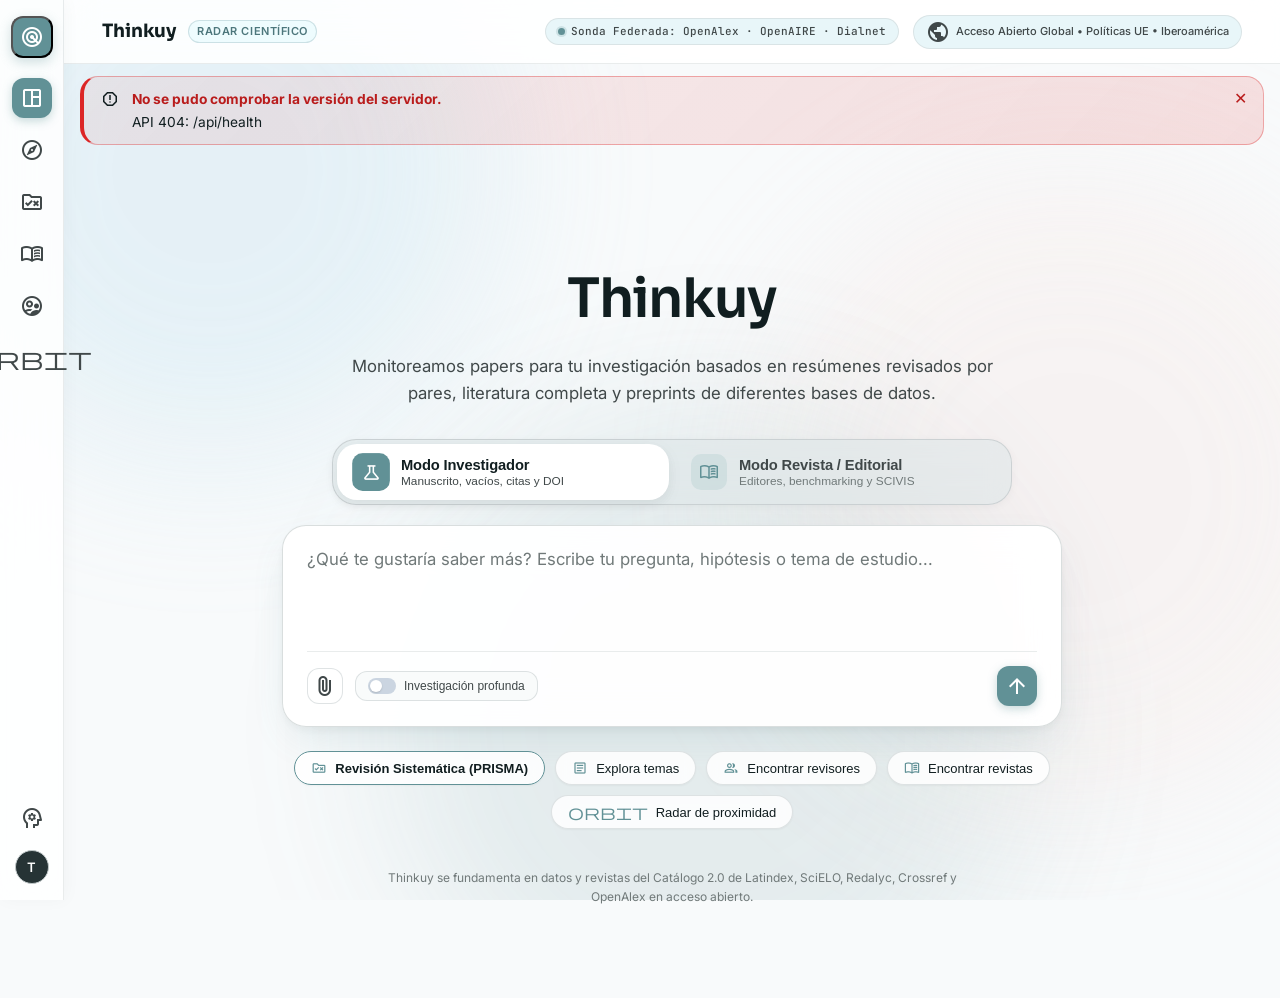
==== pwa/index.html @ bcd641fd "Fase 4.2/4.3: escapado de atributos y fin de los alert() (aviso unico) - href con officialUrl/doi/or" ====
<!DOCTYPE html>
<html lang="es">
<head>
  <meta charset="UTF-8">
  <meta name="viewport" content="width=device-width, initial-scale=1.0">
  <meta name="theme-color" content="#619196">
  <meta name="description" content="Thinkuy: radar de comunicación científica. Publicaciones en conversación con tu campo de conocimiento.">
  <link rel="manifest" href="manifest.webmanifest">
  <link rel="icon" href="icons/icon.svg" type="image/svg+xml">
  <link rel="apple-touch-icon" href="icons/icon-192.png">

  <!-- Google Fonts: Sora, Inter, JetBrains Mono, Material Symbols Outlined -->
  <link rel="preconnect" href="https://fonts.googleapis.com">
  <link rel="preconnect" href="https://fonts.gstatic.com" crossorigin>
  <link href="https://fonts.googleapis.com/css2?family=Inter:wght@300;400;500;600;700&family=JetBrains+Mono:wght@400;500;600&family=Sora:wght@400;500;600;700&display=swap" rel="stylesheet">
  <link href="https://fonts.googleapis.com/css2?family=Material+Symbols+Outlined:wght,FILL@100..700,0..1&display=swap" rel="stylesheet">

  <title>Thinkuy · Radar de comunicación científica</title>
  <link rel="stylesheet" href="css/style.css?v=5.47">
</head>
<body>

  <!-- Ambient Light Orbs -->
  <div class="ambient-glow-wrap" aria-hidden="true">
    <div class="ambient-orb orb-1"></div>
    <div class="ambient-orb orb-2"></div>
    <div class="ambient-orb orb-3"></div>
  </div>

  <div class="app-layout">
    
    <!-- Sidebar Navigation -->
    <aside class="app-sidebar" aria-label="Navegación principal">
      <div class="sidebar-top">
        <button class="sidebar-brand-btn nav-link" data-view="home" title="Thinkuy Home" aria-label="Ir a Inicio">
          <span class="material-symbols-outlined text-[24px]">radar</span>
        </button>

        <div class="sidebar-nav-item">
          <button class="sidebar-btn nav-link active" data-view="home" aria-label="Inicio y Consulta Socrática">
            <span class="material-symbols-outlined text-[20px]">space_dashboard</span>
          </button>
          <span class="sidebar-tooltip">Consulta Socrática</span>
        </div>

        <div class="sidebar-nav-item">
          <button class="sidebar-btn nav-link" data-view="explorer" aria-label="Explorador y Feed de Artículos">
            <span class="material-symbols-outlined text-[20px]">explore</span>
          </button>
          <span class="sidebar-tooltip">Explorador de Artículos</span>
        </div>

        <div class="sidebar-nav-item">
          <button class="sidebar-btn nav-link" data-view="review" aria-label="Revisión Sistemática PRISMA-ScR">
            <span class="material-symbols-outlined text-[20px]">rule_folder</span>
          </button>
          <span class="sidebar-tooltip">Revisión Sistemática (PRISMA)</span>
        </div>

        <div class="sidebar-nav-item">
          <button class="sidebar-btn nav-link" data-view="journals" aria-label="¿Dónde Publicar? (Revistas & CFPs)">
            <span class="material-symbols-outlined text-[20px]">menu_book</span>
          </button>
          <span class="sidebar-tooltip">¿Dónde Publicar? (Revistas)</span>
        </div>

        <div class="sidebar-nav-item">
          <button class="sidebar-btn nav-link" data-view="reviewers" aria-label="Editores y Revisores Pares">
            <span class="material-symbols-outlined text-[20px]">supervised_user_circle</span>
          </button>
          <span class="sidebar-tooltip">Editores y Revisores</span>
        </div>

        <div class="sidebar-nav-item">
          <button class="sidebar-btn nav-link" data-view="radar" aria-label="Radar de Proximidad Epistemológica">
            <span class="material-symbols-outlined text-[20px]">orbit</span>
          </button>
          <span class="sidebar-tooltip">Radar de Proximidad</span>
        </div>
      </div>

      <div class="sidebar-bottom">
        <div class="sidebar-nav-item">
          <button class="sidebar-btn" id="btn-open-socratic-sidebar" aria-label="Abrir Diálogo Socrático">
            <span class="material-symbols-outlined text-[20px]">psychology</span>
          </button>
          <span class="sidebar-tooltip">Diálogo Socrático</span>
        </div>

        <div class="sidebar-nav-item">
          <div class="sidebar-avatar" title="Investigador Principal">
            <span>T</span>
          </div>
          <span class="sidebar-tooltip">Investigador Principal</span>
        </div>
      </div>
    </aside>

    <!-- Topbar Header -->
    <header class="app-topbar">
      <div class="topbar-brand">
        <span class="topbar-title">Thinkuy</span>
        <span class="topbar-tag">Radar Científico</span>
      </div>

      <div class="topbar-right">
        <div class="telemetry-chip hidden-mobile" id="topbar-telemetry">
          <span class="telemetry-pulse"></span>
          <span class="data-tabular" id="stat-articles-header">Sonda Federada: OpenAlex · OpenAIRE · Dialnet</span>
        </div>

        <div class="telemetry-chip hidden-mobile">
          <span class="material-symbols-outlined text-[15px] text-brand-teal">public</span>
          <span>Acceso Abierto Global • Políticas UE • Iberoamérica</span>
        </div>


        <span id="install-wrap" hidden>
          <button id="btn-install" class="btn btn-secondary sm">Instalar</button>
        </span>
      </div>
    </header>

    <!-- Main Content (SPA Router Views) -->
    <main class="app-content">

      <!-- Aviso de instancia obsoleta: lo rellena checkBuildFingerprint() al arrancar.
           Un servidor viejo sirve la interfaz desde disco pero falla en los endpoints nuevos. -->
      <div id="build-warning-banner" class="build-warning-banner" hidden></div>

      <!-- ====================================================================
           VISTA 1: HOME / BÚSQUEDA SOCRÁTICA
           ==================================================================== -->
      <section id="view-home" class="spa-view active">
        <div class="view-home-container">
          
          <div class="home-hero-header">
            <h1 class="home-hero-title">Thinkuy</h1>
            <p class="home-hero-subtitle" id="home-hero-subtitle-text">
              Monitoreamos papers para tu investigación basados en resúmenes revisados por pares, literatura completa y preprints de diferentes bases de datos.
            </p>
          </div>

          <!-- Selector Dual de Perfil: Investigador vs. Revista / Editorial -->
          <div class="home-persona-nav" role="tablist" aria-label="Perfil de Consulta">
            <button class="persona-tab active" id="tab-persona-researcher" data-persona="researcher" type="button" role="tab" aria-selected="true">
              <span class="material-symbols-outlined persona-icon">science</span>
              <span class="persona-tab-text">
                <span class="persona-title">Modo Investigador</span>
                <span class="persona-desc">Manuscrito, vacíos, citas y DOI</span>
              </span>
            </button>
            <button class="persona-tab" id="tab-persona-journal" data-persona="journal" type="button" role="tab" aria-selected="false">
              <span class="material-symbols-outlined persona-icon">menu_book</span>
              <span class="persona-tab-text">
                <span class="persona-title">Modo Revista / Editorial</span>
                <span class="persona-desc">Editores, benchmarking y SCIVIS</span>
              </span>
            </button>
          </div>

          <!-- Central Inquiry Card -->
          <div class="inquiry-card">
            <textarea 
              id="home-inquiry-input" 
              class="inquiry-textarea" 
              placeholder="¿Qué te gustaría saber más? Escribe tu pregunta, hipótesis o tema de estudio..." 
              rows="3"
            ></textarea>
            
            <div class="inquiry-footer">
              <div class="inquiry-actions-left">
                <button class="inquiry-icon-btn" id="btn-attach-ref" title="Adjuntar archivo o referencia (PDF, BibTeX, notas)" type="button">
                  <span class="material-symbols-outlined text-[19px]">attach_file</span>
                </button>

                <button class="deep-switch-btn" id="deep-research-toggle" type="button" title="Activar análisis exhaustivo multidatabase">
                  <div class="deep-switch-track" id="toggle-track">
                    <div class="deep-switch-thumb" id="toggle-thumb"></div>
                  </div>
                  <span id="toggle-label">Investigación profunda</span>
                </button>
              </div>

              <button class="inquiry-submit-btn" id="btn-home-send" title="Enviar consulta" type="button">
                <span class="material-symbols-outlined text-[20px]">arrow_upward</span>
              </button>
            </div>
          </div>

          <!-- Panel de Diagnóstico de Ecosistema y Radar Thinkuy (Home) -->
          <div id="home-librarian-panel" class="librarian-panel" hidden>
            <!-- Indicador de Carga del Diagnóstico -->
            <div id="librarian-loading" class="librarian-loading" hidden>
              <div class="librarian-spinner"></div>
              <div class="librarian-loading-text">
                <strong>Auditor de Thinkuy explorando el ecosistema iberoamericano...</strong>
                <p>Cotejando acervo real en SciELO, Redalyc, Crossref y OpenAlex sin intermediarios.</p>
              </div>
            </div>

            <!-- Contenido del Diagnóstico de Ecosistema -->
            <div id="librarian-results" class="librarian-content" hidden>
              <!-- Lema rector y cabecera de inteligencia científica -->
              <div class="radar-motto-banner">
                <div class="motto-text-group">
                  <span class="motto-tagline">FILOSOFÍA THINKUY</span>
                  <h3 class="motto-heading">«No busques el paper. Deja que el paper te encuentre.»</h3>
                </div>
                <div id="eco-saturation-badge" class="badge badge-primary">
                  <!-- Diagnóstico de estado: Nicho Fértil / En Consolidación / Altamente Denso -->
                </div>
              </div>

              <!-- Badge de Sonda en Vivo (OpenAlex) si aplica -->
              <div id="librarian-probe-badge" class="librarian-probe-badge" hidden>
                <div class="probe-badge-content">
                  <span class="material-symbols-outlined probe-icon">satellite_alt</span>
                  <div class="probe-badge-text">
                    <strong>Sonda en Vivo (OpenAlex)</strong> · Exploración multidisciplinar en tiempo real
                  </div>
                </div>
                <span class="probe-badge-tag">Acceso Abierto Global</span>
              </div>

              <!-- Aviso de consulta ampliada: la sonda relajó la formulación para no devolver cero -->
              <div id="librarian-relax-badge" class="librarian-relax-badge" hidden>
                <span class="material-symbols-outlined" style="font-size:18px; color:var(--brand-amber, #d97706);">search_insights</span>
                <div class="librarian-relax-text">
                  <strong>Consulta ampliada.</strong>
                  <span id="librarian-relax-text"></span>
                </div>
              </div>

              <!-- Termómetro del Ecosistema: Métricas de Cobertura Real -->
              <div class="ecosystem-metrics-grid">
                <div class="eco-metric-card">
                  <div class="eco-metric-header">
                    <span class="material-symbols-outlined text-[18px]">library_books</span>
                    <span id="eco-metric-total-label">Documentos en el Catálogo</span>
                  </div>
                  <div class="eco-metric-value" id="eco-metric-total">0</div>
                  <div class="eco-metric-sub" id="eco-metric-sources">SciELO • Redalyc • Crossref • OpenAlex</div>
                </div>

                <div class="eco-metric-card">
                  <div class="eco-metric-header">
                    <span class="material-symbols-outlined text-[18px]">menu_book</span>
                    <span>Revistas Núcleo</span>
                  </div>
                  <div class="eco-metric-value" id="eco-metric-journals-count">0</div>
                  <div class="eco-metric-sub">Espacio editorial prioritario</div>
                </div>

                <div class="eco-metric-card">
                  <div class="eco-metric-header">
                    <span class="material-symbols-outlined text-[18px]">insights</span>
                    <span>Ventana Temporal</span>
                  </div>
                  <div class="eco-metric-value" id="eco-metric-years">-</div>
                  <div class="eco-metric-sub" id="eco-metric-recent">Publicaciones recientes</div>
                </div>
              </div>

              <!-- Bocadillo del Auditor de Cultura Científica -->
              <div class="librarian-speech-bubble">
                <div class="librarian-avatar">
                  <span class="material-symbols-outlined">radar</span>
                </div>
                <div class="librarian-speech-body">
                  <div class="librarian-speech-header">
                    <span class="librarian-name">Auditoría de Ecosistema Científico</span>
                    <span id="librarian-field-badge" class="badge badge-source">Comunicación</span>
                  </div>
                  <div class="librarian-heard" id="librarian-heard-text">
                    <!-- Interpretación o frase del usuario -->
                  </div>
                  <div class="librarian-explanation" id="librarian-explanation-text">
                    <!-- Diagnóstico grounded de literatura, revistas y saturación -->
                  </div>
                </div>
              </div>

              <!-- Palabras Clave y Refinamiento Interactivo -->
              <div class="librarian-keywords-panel">
                <div class="keywords-panel-row">
                  <span class="keywords-panel-label">Descriptores de la búsqueda:</span>
                  <div id="librarian-keywords-chips" class="librarian-tags-wrap"></div>
                </div>
                <div class="keywords-panel-row" id="librarian-refine-row">
                  <span class="keywords-panel-label">Afinar con descriptores afines:</span>
                  <div id="librarian-suggested-chips" class="librarian-tags-wrap"></div>
                </div>
              </div>

              <!-- Ecosistema: Revistas Núcleo y Autores en Diálogo -->
              <div class="ecosystem-breakdown-row">
                <!-- Revistas Núcleo -->
                <div class="eco-breakdown-card">
                  <div class="eco-breakdown-header">
                    <span class="material-symbols-outlined text-[18px]">auto_stories</span>
                    <h4>Revistas donde se concentra el debate</h4>
                  </div>
                  <div id="eco-journals-list" class="eco-interactive-list">
                    <!-- Lista de revistas con enlaces a Explorador -->
                  </div>
                </div>

                <!-- Autores Líderes -->
                <div class="eco-breakdown-card">
                  <div class="eco-breakdown-header">
                    <span class="material-symbols-outlined text-[18px]">group</span>
                    <h4>Autores que articulan la conversación</h4>
                  </div>
                  <div id="eco-authors-list" class="eco-interactive-list">
                    <!-- Lista de autores con enlaces a Radar de Proximidad -->
                  </div>
                </div>
              </div>

              <!-- Documentos Clave Recuperados del Catálogo -->
              <div class="librarian-articles-section">
                <div class="librarian-articles-header">
                  <h3 class="librarian-articles-title">
                    <span class="material-symbols-outlined text-[18px]">verified</span>
                    <span><span id="librarian-articles-title-text">Documentos destacados con enlaces verificados</span> (<span id="librarian-articles-count">0</span>)</span>
                  </h3>
                  <button id="btn-librarian-view-all" class="btn btn-ghost sm" type="button">
                    <span>Ver todos en Explorador</span>
                    <span class="material-symbols-outlined text-[15px]">arrow_forward</span>
                  </button>
                </div>
                <div id="librarian-articles-list" class="librarian-articles-grid"></div>
              </div>

              <!-- Módulo Epistemológico y Scoping Review (Modo Investigador) -->
              <div class="librarian-epistemic-section" id="librarian-epistemic-section">
                <div class="epistemic-section-header">
                  <div class="epistemic-title-group">
                    <div class="epistemic-badge-title">
                      <span class="material-symbols-outlined text-[18px] text-brand-teal">science</span>
                      <span class="epistemic-tag">Modo Investigador · Rigor Epistemológico</span>
                    </div>
                    <h3 class="epistemic-heading">Cartografía Científica y Protocolo de Revisión</h3>
                    <p class="epistemic-sub">Plataforma dual: explora libremente vecindarios y linajes de co-citación, o ejecuta una revisión sistemática auditable según estándares PRISMA-ScR y JBI.</p>
                  </div>

                  <!-- Selector Superior de Submotores (Doble Capa de Alto Impacto) -->
                  <div class="submotor-switcher" role="tablist" aria-label="Selección de Submotor">
                    <button type="button" class="submotor-tab active" id="btn-submotor-epistemic" data-submotor="submotor-panel-epistemic">
                      <span class="material-symbols-outlined submotor-icon">hub</span>
                      <div class="submotor-text">
                        <span class="submotor-title">Submotor A: Radar Epistemológico</span>
                        <span class="submotor-desc">Escuelas de pensamiento, trayectoria principal SPC y genealogía de citación</span>
                      </div>
                    </button>
                    <button type="button" class="submotor-tab" id="btn-submotor-review" data-submotor="submotor-panel-review">
                      <span class="material-symbols-outlined submotor-icon">rule_folder</span>
                      <div class="submotor-text">
                        <span class="submotor-title">Submotor B: Revisión Sistemática (PRISMA-ScR / JBI)</span>
                        <span class="submotor-desc">Clasificación de roles, cribado auditable, charteo y síntesis con IA</span>
                      </div>
                    </button>
                  </div>
                </div>

                <!-- ============================================================
                     SUBMOTOR A: RADAR EPISTEMOLÓGICO (Mapeo Estructural & Genealogía)
                     ============================================================ -->
                <div id="submotor-panel-epistemic" class="submotor-panel active">
                  <!-- Barra de control y estado de análisis lazy -->
                  <div class="submotor-control-bar">
                    <div class="submotor-status-pill">
                      <span class="material-symbols-outlined text-[16px] text-brand-teal">database</span>
                      <span id="epistemic-corpus-indicator">Corpus anclado a la consulta</span>
                    </div>
                    <button type="button" class="btn btn-ghost sm" id="btn-recalc-epistemic">
                      <span class="material-symbols-outlined text-[15px]">sync</span>
                      <span>Recalcular Mapa</span>
                    </button>
                  </div>

                  <!-- Pestañas secundarias de Submotor A -->
                  <div class="epistemic-subpills" role="tablist">
                    <button type="button" class="epistemic-pill active" id="tab-pill-schools" data-target="epistemic-tab-schools">
                      <span class="material-symbols-outlined text-[16px]">bubble_chart</span>
                      <span>Escuelas de Pensamiento</span>
                    </button>
                    <button type="button" class="epistemic-pill" id="tab-pill-mainpath" data-target="epistemic-tab-mainpath">
                      <span class="material-symbols-outlined text-[16px]">timeline</span>
                      <span>Trayectoria Principal (SPC)</span>
                    </button>
                    <button type="button" class="epistemic-pill" id="tab-pill-snowball" data-target="epistemic-tab-snowball">
                      <span class="material-symbols-outlined text-[16px]">account_tree</span>
                      <span>Snowballing por DOI</span>
                    </button>
                  </div>

                  <!-- Tab 1: Escuelas de Pensamiento -->
                  <div class="epistemic-tab-content active" id="epistemic-tab-schools">
                    <div class="epistemic-tab-intro">
                      <p>Las <strong>escuelas de pensamiento</strong> se detectan agrupando referencias co-citadas fuertemente mediante <em>Union-Find</em>. No dependen de coincidencias léxicas, sino de la tradición y el linaje intelectual compartido.</p>
                    </div>
                    <div id="epistemic-schools-container" class="epistemic-schools-grid">
                      <div class="loading-placeholder">Cargando escuelas de pensamiento...</div>
                    </div>
                  </div>

                  <!-- Tab 2: Trayectoria Principal -->
                  <div class="epistemic-tab-content" id="epistemic-tab-mainpath" hidden>
                    <div class="epistemic-tab-intro">
                      <p>La <strong>Trayectoria Principal (Main Path Analysis)</strong> rastrea la columna vertebral del debate científico con el algoritmo <em>Search Path Count (SPC)</em>: la autopista histórica que conecta los fundamentos con las obras contemporáneas.</p>
                    </div>
                    <div id="epistemic-mainpath-container" class="epistemic-mainpath-timeline">
                      <div class="loading-placeholder">Calculando trayectoria principal...</div>
                    </div>
                  </div>

                  <!-- Tab 3: Snowballing por DOI -->
                  <div class="epistemic-tab-content" id="epistemic-tab-snowball" hidden>
                    <div class="epistemic-tab-intro">
                      <p>Expansión estructural rigurosa: ingresa un DOI semilla para rastrear sus <strong>ancestros</strong> (obras que cita) y sus <strong>descendientes</strong> (quiénes lo citan) dentro del catálogo.</p>
                      <div class="snowball-input-row">
                        <input type="text" id="snowball-doi-input" class="filter-input" placeholder="Ingresa un DOI del catálogo (ej. 10.22395/angr.v24n48a01)...">
                        <select id="snowball-direction-select" class="filter-select">
                          <option value="both">Ambas direcciones (ancestros + descendientes)</option>
                          <option value="backward">Backward (solo referencias / ancestros)</option>
                          <option value="forward">Forward (quiénes lo citan / descendientes)</option>
                        </select>
                        <button type="button" id="btn-run-snowball" class="btn btn-primary">
                          <span class="material-symbols-outlined text-[16px]">travel_explore</span>
                          <span>Expandir Red</span>
                        </button>
                      </div>
                      <div id="snowball-seeds-container" class="snowball-seeds-container"></div>
                    </div>
                    <div id="epistemic-snowball-container" class="epistemic-snowball-results">
                      <div class="snowball-empty-hint">Escribe un DOI o selecciona un paper del diagnóstico para ver su mapa de expansión.</div>
                    </div>
                  </div>
                </div>

                <!-- ============================================================
                     SUBMOTOR B: REVISIÓN SISTEMÁTICA & SCOPING (PRISMA-ScR / JBI)
                     ============================================================ -->
                <div id="submotor-panel-review" class="submotor-panel" hidden>
                  <!-- Gestor de Proyecto / Protocolo Persistente -->
                  <div class="protocol-project-bar">
                    <div class="protocol-project-info">
                      <span class="material-symbols-outlined text-[20px] text-brand-teal">folder_open</span>
                      <div class="protocol-select-wrapper">
                        <label for="review-protocol-select" class="protocol-label">Protocolo Activo:</label>
                        <select id="review-protocol-select" class="protocol-select" title="Selecciona un protocolo guardado">
                          <option value="">Cargando protocolos...</option>
                        </select>
                      </div>
                      <span id="review-protocol-badge-status" class="protocol-status-badge">screening</span>
                    </div>
                    <div class="protocol-actions">
                      <button type="button" id="btn-new-protocol-modal" class="btn btn-ghost sm" title="Crear un nuevo proyecto de revisión">
                        <span class="material-symbols-outlined text-[15px]">add_circle</span>
                        <span>Nuevo Protocolo</span>
                      </button>
                    </div>
                  </div>

                  <!-- Formulario desplegable para crear nuevo protocolo -->
                  <div id="protocol-create-form" class="protocol-create-box" hidden>
                    <div class="protocol-create-header">
                      <strong>Crear Nuevo Protocolo de Revisión</strong>
                      <button type="button" id="btn-close-new-protocol" class="btn-icon-sm" title="Cerrar">✕</button>
                    </div>
                    <div class="protocol-create-row">
                      <input type="text" id="new-protocol-title-input" class="filter-input" placeholder="Título del protocolo (ej: Scoping Review Alfabetización Digital 2026)">
                      <select id="new-protocol-framework-select" class="filter-select" style="width:auto;">
                        <option value="PCC">Marco PCC (Población, Concepto, Contexto - Scoping)</option>
                        <option value="PICO">Marco PICO (Intervención, Comparación, Resultado)</option>
                        <option value="SPIDER">Marco SPIDER (Cualitativo/Mixto)</option>
                      </select>
                      <button type="button" id="btn-save-new-protocol" class="btn btn-primary sm">
                        <span class="material-symbols-outlined text-[15px]">save</span>
                        <span>Guardar Protocolo</span>
                      </button>
                    </div>
                  </div>

                  <!-- Stepper Metodológico PRISMA-ScR / JBI -->
                  <div class="prisma-stepper" role="navigation" aria-label="Fases Metodológicas">
                    <button type="button" class="stepper-step active" id="step-btn-roles" data-step="step-content-roles">
                      <span class="step-badge">Paso 0</span>
                      <div class="step-meta">
                        <span class="step-title">Clasificación</span>
                        <span class="step-desc">Roles epistemológicos</span>
                      </div>
                    </button>
                    <div class="stepper-connector"></div>
                    <button type="button" class="stepper-step" id="step-btn-screening" data-step="step-content-screening">
                      <span class="step-badge">Paso 1</span>
                      <div class="step-meta">
                        <span class="step-title">Screening PRISMA</span>
                        <span class="step-desc">Cribado &amp; exclusión</span>
                      </div>
                    </button>
                    <div class="stepper-connector"></div>
                    <button type="button" class="stepper-step" id="step-btn-charting" data-step="step-content-charting">
                      <span class="step-badge">Paso 2</span>
                      <div class="step-meta">
                        <span class="step-title">Data Charting</span>
                        <span class="step-desc">Extracción JBI &amp; Export</span>
                      </div>
                    </button>
                    <div class="stepper-connector"></div>
                    <button type="button" class="stepper-step" id="step-btn-synthesis" data-step="step-content-synthesis">
                      <span class="step-badge">Paso 3</span>
                      <div class="step-meta">
                        <span class="step-title">Síntesis &amp; Rigor</span>
                        <span class="step-desc">Auditoría y Agente A.1</span>
                      </div>
                    </button>
                  </div>

                  <!-- PASO 0: Clasificación del Corpus (Roles Epistemológicos) -->
                  <div class="prisma-step-content active" id="step-content-roles">
                    <div class="epistemic-tab-intro">
                      <div class="step-guidance-callout">
                        <span class="material-symbols-outlined text-[18px] text-brand-teal">info</span>
                        <div>
                          <strong>Fase de Identificación y Caracterización Inicial (JBI / PRISMA-ScR)</strong>:
                          Clasifica la literatura recuperada según su función en la estructura del conocimiento. Estos artículos alimentan directamente la cola de cribado (Screening).
                        </div>
                      </div>
                      <!-- Caja Dual: Sonda Federada o Subida Asistida de Archivos Propios -->
                      <div class="protocol-import-dual-grid" style="display:grid; grid-template-columns: repeat(auto-fit, minmax(320px, 1fr)); gap:12px; margin-bottom: 1rem;">
                        <!-- Columna 1: Sonda Federada -->
                        <div class="protocol-harvest-box" style="padding: 0.85rem 1rem; background: var(--surface-2, rgba(255,255,255,0.03)); border: 1px solid var(--border-color, rgba(255,255,255,0.1)); border-radius: 8px;">
                          <label for="input-protocol-harvest-query" style="display:flex; align-items:center; gap:6px; font-weight:600; font-size:0.8rem; margin-bottom:6px; color:var(--brand-teal);">
                            <span class="material-symbols-outlined text-[16px]">travel_explore</span>
                            Sonda Federada (OpenAlex · OpenAIRE · Dialnet)
                          </label>
                          <div style="display: flex; gap: 8px;">
                            <input type="text" id="input-protocol-harvest-query" class="form-input" style="flex:1; font-size:0.82rem; padding:6px 10px;" placeholder="Ingresa la ecuación booleana..." />
                            <button type="button" class="btn btn-primary sm" id="btn-protocol-harvest" style="white-space: nowrap;">
                              <span class="material-symbols-outlined text-[15px]">cloud_sync</span>
                              <span>Cosechar en vivo</span>
                            </button>
                          </div>
                          <div id="protocol-harvest-status" class="text-xs text-secondary" style="margin-top:4px;"></div>
                        </div>

                        <!-- Columna 2: Subida Asistida con Diagnóstico Inteligente -->
                        <div class="protocol-upload-box" style="padding: 0.85rem 1rem; background: var(--surface-2, rgba(255,255,255,0.03)); border: 1px solid var(--border-color, rgba(255,255,255,0.1)); border-radius: 8px;">
                          <label for="input-protocol-file-upload" style="display:flex; align-items:center; gap:6px; font-weight:600; font-size:0.8rem; margin-bottom:6px; color:#60A5FA;">
                            <span class="material-symbols-outlined text-[16px]">upload_file</span>
                            Importar Archivo Propio (CSV / RIS)
                          </label>
                          <div style="display:flex; gap:8px; align-items:center;">
                            <input type="file" id="input-protocol-file-upload" accept=".csv,.ris,.txt" style="display:none;" />
                            <button type="button" class="btn btn-outline sm" id="btn-trigger-file-upload" style="flex:1; font-size:0.82rem; border-color:rgba(96,165,250,0.4); color:#93C5FD; text-align:left; overflow:hidden; text-overflow:ellipsis; white-space:nowrap;">
                              <span class="material-symbols-outlined text-[16px]">folder_open</span>
                              <span id="label-file-selected">Seleccionar archivo (.csv, .ris)...</span>
                            </button>
                            <button type="button" class="btn btn-secondary sm" id="btn-audit-file-action" style="white-space:nowrap;" disabled>
                              <span class="material-symbols-outlined text-[15px]">fact_check</span>
                              <span>Auditar</span>
                            </button>
                          </div>
                          <div id="protocol-upload-status" class="text-xs text-secondary" style="margin-top:4px;">Diagnóstico de completitud y enriquecedor híbrido.</div>
                        </div>
                      </div>
                      <div class="role-filter-chips">
                        <button type="button" class="role-chip active" data-role="all">Todos (<span id="count-role-all">0</span>)</button>
                        <button type="button" class="role-chip" data-role="Seminal">🟡 Seminal (<span id="count-role-seminal">0</span>)</button>
                        <button type="button" class="role-chip" data-role="Synthesis/Review">🟣 Síntesis/Review (<span id="count-role-review">0</span>)</button>
                        <button type="button" class="role-chip" data-role="Theoretical/Framework">🔵 Teórico (<span id="count-role-theory">0</span>)</button>
                        <button type="button" class="role-chip" data-role="Methodological">🟢 Metodológico (<span id="count-role-method">0</span>)</button>
                        <button type="button" class="role-chip" data-role="Empirical">⚪ Empírico (<span id="count-role-empirical">0</span>)</button>
                      </div>
                      <div class="source-filter-chips" style="display:flex; gap:6px; margin-top:8px; align-items:center; flex-wrap:wrap;">
                        <span style="font-size:0.75rem; color:var(--text-secondary); margin-right:4px;">Base de datos:</span>
                        <button type="button" class="source-chip role-src-chip active" data-source="all">Todas (<span id="count-role-src-all">0</span>)</button>
                        <button type="button" class="source-chip role-src-chip" data-source="openalex">🌐 OpenAlex (<span id="count-role-src-openalex">0</span>)</button>
                        <button type="button" class="source-chip role-src-chip" data-source="openaire">🇪🇺 OpenAIRE (<span id="count-role-src-openaire">0</span>)</button>
                        <button type="button" class="source-chip role-src-chip" data-source="dialnet">📚 Dialnet (<span id="count-role-src-dialnet">0</span>)</button>
                      </div>
                    </div>
                    <div class="step-transfer-bar">
                      <span id="roles-transfer-summary" class="text-xs text-secondary">Listos para transferir al protocolo activo</span>
                      <button type="button" class="btn btn-primary sm" id="btn-transfer-roles-to-screening">
                        <span class="material-symbols-outlined text-[15px]">send_to_mobile</span>
                        <span>Enviar todo a Screening (Paso 1) →</span>
                      </button>
                    </div>
                    <div id="epistemic-roles-container" class="epistemic-roles-grid">
                      <div class="loading-placeholder">Clasificando roles epistemológicos...</div>
                    </div>
                  </div>

                  <!-- PASO 1: Screening PRISMA-ScR -->
                  <div class="prisma-step-content" id="step-content-screening" hidden>
                    <!-- Contexto del protocolo: declara a qué revisión pertenece la cola de cribado. -->
                    <div id="screening-protocol-context" class="protocol-context-banner" hidden></div>
                    <div class="epistemic-tab-intro">
                      <div class="step-guidance-callout">
                        <span class="material-symbols-outlined text-[18px] text-brand-teal">checklist</span>
                        <div>
                          <strong>Fase de Cribado (Screening)</strong>: Evalúa título y resumen de cada registro. Toda exclusión requiere justificación documentada para mantener la trazabilidad metodológica requerida por PRISMA.
                        </div>
                      </div>
                    </div>

                    <!-- Diagrama de flujo PRISMA -->
                    <div id="prisma-flow-diagram" class="prisma-flow-diagram">
                      <div class="prisma-flow-box prisma-identification">
                        <div class="prisma-flow-label">Identificación</div>
                        <div class="prisma-flow-count" id="prisma-identified">0</div>
                        <div class="prisma-flow-sublabel">registros identificados</div>
                      </div>
                      <div class="prisma-flow-arrow">
                        <span class="material-symbols-outlined">arrow_downward</span>
                      </div>
                      <div class="prisma-flow-side-box">
                        <div class="prisma-flow-label">Duplicados</div>
                        <div class="prisma-flow-count" id="prisma-duplicates">0</div>
                      </div>
                      <div class="prisma-flow-arrow">
                        <span class="material-symbols-outlined">arrow_downward</span>
                      </div>
                      <div class="prisma-flow-box prisma-screening">
                        <div class="prisma-flow-label">Cribado (Screening)</div>
                        <div class="prisma-flow-count" id="prisma-screened">0</div>
                        <div class="prisma-flow-sublabel">registros cribados</div>
                      </div>
                      <div class="prisma-flow-row-excluded">
                        <div class="prisma-flow-arrow-right">
                          <span class="material-symbols-outlined">arrow_forward</span>
                        </div>
                        <div class="prisma-flow-side-box prisma-excluded">
                          <div class="prisma-flow-label">Excluidos</div>
                          <div class="prisma-flow-count" id="prisma-excluded">0</div>
                          <div id="prisma-exclusion-reasons" class="prisma-exclusion-reasons"></div>
                        </div>
                      </div>
                      <div class="prisma-flow-arrow">
                        <span class="material-symbols-outlined">arrow_downward</span>
                      </div>
                      <div class="prisma-flow-box prisma-included">
                        <div class="prisma-flow-label">Incluidos</div>
                        <div class="prisma-flow-count" id="prisma-included">0</div>
                        <div class="prisma-flow-sublabel">fuentes en síntesis final</div>
                      </div>
                      <div class="prisma-flow-pending-note">
                        <span class="material-symbols-outlined text-[14px]">pending</span>
                        Pendientes: <strong id="prisma-pending">0</strong> · Dudosos: <strong id="prisma-maybe">0</strong>
                      </div>
                    </div>

                    <!-- Lista de artículos para screening -->
                    <div class="screening-actions-bar">
                      <div style="display:flex; gap:8px; align-items:center; flex-wrap:wrap;">
                        <button type="button" class="btn btn-ghost sm" id="btn-load-screening-articles">
                          <span class="material-symbols-outlined text-[15px]">playlist_add</span>
                          <span>Cargar artículos del diagnóstico para screening</span>
                        </button>
                        <select id="screening-filter-select" class="filter-select" style="width:auto;">
                          <option value="all">Todos los registros</option>
                          <option value="pending">Pendientes de decisión</option>
                          <option value="included">Incluidos (✓)</option>
                          <option value="excluded">Excluidos (✕)</option>
                          <option value="maybe">Dudosos (?)</option>
                        </select>
                      </div>
                      <button type="button" class="btn btn-secondary sm" id="btn-advance-to-charting">
                        <span>Ir a Charteo (Paso 2) →</span>
                      </button>
                    </div>
                    <!-- Filtro por Base de Datos en Screening -->
                    <div class="source-filter-chips" style="display:flex; gap:6px; margin: 8px 0; align-items:center; flex-wrap:wrap;">
                      <span style="font-size:0.75rem; color:var(--text-secondary); margin-right:4px;">Base de datos:</span>
                      <button type="button" class="source-chip screen-src-chip active" data-source="all">Todas (<span id="count-screen-src-all">0</span>)</button>
                      <button type="button" class="source-chip screen-src-chip" data-source="openalex">🌐 OpenAlex (<span id="count-screen-src-openalex">0</span>)</button>
                      <button type="button" class="source-chip screen-src-chip" data-source="openaire">🇪🇺 OpenAIRE (<span id="count-screen-src-openaire">0</span>)</button>
                      <button type="button" class="source-chip screen-src-chip" data-source="dialnet">📚 Dialnet (<span id="count-screen-src-dialnet">0</span>)</button>
                    </div>
                    <div id="screening-articles-container" class="screening-articles-list">
                      <div class="snowball-empty-hint">Haz clic en «Cargar artículos» para iniciar el screening de los resultados del diagnóstico.</div>
                    </div>
                  </div>

                  <!-- PASO 2: Data Charting JBI & Exportación -->
                  <div class="prisma-step-content" id="step-content-charting" hidden>
                    <!-- Contexto del protocolo: la búsqueda en vivo NO alimenta ningún protocolo.
                         Sin este aviso, el investigador cree que las fichas son de lo que buscó. -->
                    <div id="charting-protocol-context" class="protocol-context-banner" hidden></div>
                    <div class="epistemic-tab-intro">
                      <div class="step-guidance-callout">
                        <span class="material-symbols-outlined text-[18px] text-brand-teal">table_rows</span>
                        <div>
                          <strong>Fase de Extracción y Mapeo de Datos (JBI PCC)</strong>:
                          Extrae de manera uniforme las variables críticas de cada artículo incluido. Exporta la matriz consolidada para tu manuscrito científico o software de referencia.
                        </div>
                      </div>
                    </div>
                    <div class="charting-export-bar">
                      <button type="button" class="btn btn-ghost sm" id="btn-load-charting">
                        <span class="material-symbols-outlined text-[15px]">edit_note</span>
                        <span>Cargar artículos incluidos para charteo</span>
                      </button>
                      <button type="button" class="btn btn-ghost sm" id="btn-propose-charting"
                              title="El motor propone Población, Concepto, Contexto, Metodología, Hallazgos y Limitaciones a partir del resumen. Nunca inventa: si el dato no está literal en el resumen, lo deja vacío. Usted verifica y guarda.">
                        <span class="material-symbols-outlined text-[15px]">auto_awesome</span>
                        <span>Proponer PICC en todos (usted verifica)</span>
                      </button>
                      <button type="button" class="btn btn-ghost sm" id="btn-hydrate-abstracts"
                              title="Intenta traer de la fuente los resúmenes que faltan. Declara los que no existen en acceso abierto o están bloqueados; no inventa ninguno.">
                        <span class="material-symbols-outlined text-[15px]">download_for_offline</span>
                        <span>Traer resúmenes faltantes</span>
                      </button>
                      <div class="export-buttons-group">
                        <button type="button" class="btn btn-ghost sm" id="btn-export-csv" title="Exportar como CSV">
                          <span class="material-symbols-outlined text-[15px]">table_view</span> CSV
                        </button>
                        <button type="button" class="btn btn-ghost sm" id="btn-export-ris" title="Exportar como RIS (Zotero/Mendeley)">
                          <span class="material-symbols-outlined text-[15px]">description</span> RIS
                        </button>
                        <button type="button" class="btn btn-ghost sm" id="btn-export-bibtex" title="Exportar como BibTeX (LaTeX)">
                          <span class="material-symbols-outlined text-[15px]">code</span> BibTeX
                        </button>
                      </div>
                    </div>
                    <div id="charting-table-container" class="charting-table-container">
                      <div class="snowball-empty-hint">Incluye artículos desde la pestaña «Screening PRISMA» y luego cárgalos aquí para el charteo.</div>
                    </div>
                    <div id="charting-propose-progress" class="panel-sub" style="margin-top:8px;" hidden></div>
                  </div>

                  <!-- PASO 3: Síntesis & Rigor (Validación de Citas & Agente A.1) -->
                  <div class="prisma-step-content" id="step-content-synthesis" hidden>
                    <div class="epistemic-tab-intro">
                      <div class="step-guidance-callout">
                        <span class="material-symbols-outlined text-[18px] text-brand-teal">psychology</span>
                        <div>
                          <strong>Fase de Síntesis y Auditoría Epistémica</strong>:
                          Valida las funciones retóricas propuestas por la IA sobre la evidencia textual de los PDFs y redacta el informe narrativo del scoping review con el Agente A.1 Metodólogo.
                        </div>
                      </div>
                    </div>

                    <!-- Sub-pestañas internas del Paso 3 -->
                    <div class="synthesis-tabs-pills" role="tablist">
                      <button type="button" class="epistemic-pill active" id="tab-pill-validation" data-target="synthesis-tab-validation">
                        <span class="material-symbols-outlined text-[16px]">verified</span>
                        <span>Auditoría Humana de Citas (Claim &amp; Función)</span>
                      </button>
                      <button type="button" class="epistemic-pill" id="tab-pill-systematic" data-target="synthesis-tab-systematic">
                        <span class="material-symbols-outlined text-[16px]">clinical_notes</span>
                        <span>Informe Sistemático (Agente A.1 Metodólogo)</span>
                      </button>
                    </div>

                    <!-- Sub-tab 3.1: Validación de Citas -->
                    <div class="synthesis-subtab active" id="synthesis-tab-validation">
                      <div class="snowball-input-row" style="margin-top:12px;">
                        <select id="validation-status-select" class="filter-select" title="Filtrar por estado">
                          <option value="pending">Pendientes de revisión</option>
                          <option value="validated">Validados</option>
                          <option value="corrected">Corregidos</option>
                          <option value="rejected">Rechazados</option>
                          <option value="">Todos los estados</option>
                        </select>
                        <button type="button" id="btn-reload-validation" class="btn btn-primary">
                          <span class="material-symbols-outlined text-[16px]">refresh</span>
                          <span>Actualizar cola</span>
                        </button>
                      </div>
                      <div class="snowball-input-row" style="margin-top:8px;">
                        <input type="file" id="pdf-upload-input" accept=".pdf,application/pdf" class="filter-input" title="Adjuntar PDF del manuscrito">
                        <input type="text" id="pdf-upload-doi" class="filter-input" placeholder="DOI del manuscrito (opcional)">
                        <button type="button" id="btn-upload-pdf" class="btn btn-secondary">
                          <span class="material-symbols-outlined text-[16px]">upload_file</span>
                          <span>Subir y analizar PDF</span>
                        </button>
                      </div>
                      <div id="pdf-upload-status" class="snowball-empty-hint" hidden></div>
                      <div id="epistemic-validation-container" class="epistemic-snowball-results" style="margin-top:12px;">
                        <div class="snowball-empty-hint">Sin contextos pendientes: sube un PDF o ejecuta la ingesta para generar interpretaciones a validar.</div>
                      </div>
                    </div>

                    <!-- Sub-tab 3.2: Informe Agente A.1 -->
                    <div class="synthesis-subtab" id="synthesis-tab-systematic" hidden>
                      <div class="snowball-input-row" style="margin-top:12px;">
                        <input type="text" id="systematic-inquiry-input" class="filter-input" placeholder="Pregunta de investigación estructurada...">
                        <input type="text" id="systematic-boolean-input" class="filter-input" placeholder='Booleana Fase 2 (opcional): ("a" OR "b") AND ("c")'>
                        <button type="button" id="btn-run-systematic" class="btn btn-primary">
                          <span class="material-symbols-outlined text-[16px]">clinical_notes</span>
                          <span>Generar informe PRISMA</span>
                        </button>
                      </div>
                      <div id="systematic-status" class="snowball-empty-hint" hidden></div>
                      <div id="epistemic-systematic-container" class="epistemic-snowball-results" style="margin-top:12px;">
                        <div class="snowball-empty-hint">Escribe tu pregunta y genera el informe. Se ejecuta a demanda sobre el corpus verificado.</div>
                      </div>
                    </div>
                  </div>

                </div>

              </div>

              <!-- Acciones de continuidad -->
              <div class="librarian-actions-bar">
                <button id="btn-librarian-explore" class="btn btn-primary" type="button">
                  <span class="material-symbols-outlined text-[18px]">search</span>
                  <span>Ver literatura en el Explorador</span>
                </button>
                <button id="btn-librarian-radar" class="btn btn-secondary" type="button">
                  <span class="material-symbols-outlined text-[18px]">orbit</span>
                  <span>Ver en Radar de Proximidad</span>
                </button>
                <button id="btn-librarian-pin" class="btn btn-outline" type="button">
                  <span class="material-symbols-outlined text-[18px]">bookmark_add</span>
                  <span>Anclar Vigilancia</span>
                </button>
              </div>
            </div>
          </div>

          <!-- Panel de Inteligencia Editorial & SCIVIS (Modo Revista) -->
          <div id="home-journal-audit-panel" class="journal-audit-panel" hidden>
            <!-- Loading -->
            <div id="journal-audit-loading" class="librarian-loading" hidden>
              <div class="librarian-spinner"></div>
              <div class="librarian-loading-text">
                <strong>Auditoría Cibermétrica SCIVIS en marcha...</strong>
                <p>Calculando centralidad armónica, enlaces en Common Crawl y mapeo de editores pares.</p>
              </div>
            </div>

            <!-- Contenido de la Auditoría Editorial -->
            <div id="journal-audit-results" class="journal-audit-content" hidden>
              <!-- Cabecera de la Revista y Estatus de Verificación -->
              <div class="scivis-hero-card">
                <div class="scivis-hero-main">
                  <div class="scivis-badge-row">
                    <span class="scivis-pill-tag"><span class="material-symbols-outlined text-[14px]">public</span> Verificación en Vivo · Common Crawl CDX</span>
                    <span id="scivis-diagnostic-badge" class="badge badge-primary">Indexado en Common Crawl</span>
                    <button id="scivis-force-refresh" type="button" title="Ignora la caché de 24 h y vuelve a medir en vivo" style="display:inline-flex;align-items:center;gap:4px;font-size:0.68rem;padding:2px 10px;border-radius:999px;border:1px solid rgba(0,97,104,0.35);background:transparent;color:#006168;cursor:pointer;">
                      <span class="material-symbols-outlined text-[14px]">refresh</span> Forzar nueva medición
                    </button>
                  </div>
                  <h2 id="scivis-journal-title" class="scivis-journal-heading">Revista Panamericana de Comunicación</h2>
                  <p id="scivis-journal-meta" class="scivis-journal-sub">ISSN: 2683-2208 • Dominio: revistapanamericanadecomunicacion.up.edu.mx • Categoría: Comunicación</p>
                  <p id="scivis-journal-notes" class="scivis-notes-text"></p>
                </div>
                
                <div class="scivis-score-box">
                  <div class="scivis-live-badge-box">
                    <span class="material-symbols-outlined text-[32px] text-brand-teal" id="scivis-status-icon">verified</span>
                    <span class="scivis-live-lbl" id="scivis-live-status-lbl">CRAWLER ACTIVO</span>
                    <span class="scivis-collection-tag" id="scivis-collection-id">CC-MAIN-2026-34</span>
                  </div>
                </div>
              </div>

              <!-- Banner de Transparencia Metodológica -->
              <div class="methodology-transparency-card">
                <span class="material-symbols-outlined text-brand-teal text-[22px] flex-shrink-0">info</span>
                <div class="methodology-text">
                  <strong>Transparencia Metodológica:</strong>
                  <span id="scivis-methodology-text">
                    La Centralidad Armónica y el PageRank se toman exclusivamente del WebGraph oficial de Common Crawl (release indexado localmente) y de la verificación en vivo del índice CDX. Thinkuy <strong>no inventa ni interpola métricas simuladas</strong>: si un release histórico no está indexado, la serie temporal se muestra vacía en lugar de estimarse, y cada métrica declara su fuente y su release.
                  </span>
                </div>
              </div>

              <!-- Cuadrícula de Métricas Verificadas: Common Crawl & Catálogo Local -->
              <div class="ecosystem-metrics-grid">
                <div class="eco-metric-card">
                  <div class="eco-metric-header">
                    <span class="material-symbols-outlined text-[18px] text-brand-teal">hub</span>
                    <span>Centralidad Armónica</span>
                  </div>
                  <div class="eco-metric-value text-brand-teal" id="scivis-harmonic-val">--</div>
                  <div class="eco-metric-sub" id="scivis-harmonic-sub">Web Graph oficial</div>
                </div>

                <div class="eco-metric-card">
                  <div class="eco-metric-header">
                    <span class="material-symbols-outlined text-[18px] text-brand-teal">trending_up</span>
                    <span>PageRank Web</span>
                  </div>
                  <div class="eco-metric-value" id="scivis-pagerank-val">--</div>
                  <div class="eco-metric-sub" id="scivis-pagerank-sub">Ranking global</div>
                </div>

                <div class="eco-metric-card">
                  <div class="eco-metric-header">
                    <span class="material-symbols-outlined text-[18px]">travel_explore</span>
                    <span>Capturas en Common Crawl</span>
                  </div>
                  <div class="eco-metric-value" id="scivis-cc-captures-val">15 URLs</div>
                  <div class="eco-metric-sub" id="scivis-cc-coll-sub">Muestra CDX oficial</div>
                </div>

                <div class="eco-metric-card">
                  <div class="eco-metric-header">
                    <span class="material-symbols-outlined text-[18px]">history</span>
                    <span>Último Rastreo Web</span>
                  </div>
                  <div class="eco-metric-value text-brand-teal" id="scivis-cc-date-val">2026-08-18</div>
                  <div class="eco-metric-sub" id="scivis-cc-warc-sub">Timestamp de crawler</div>
                </div>

                <div class="eco-metric-card">
                  <div class="eco-metric-header">
                    <span class="material-symbols-outlined text-[18px]">menu_book</span>
                    <span>Artículos en Catálogo</span>
                  </div>
                  <div class="eco-metric-value" id="scivis-articles-val">216</div>
                  <div class="eco-metric-sub" id="scivis-coverage-sub">Artículos indizados</div>
                </div>

                <div class="eco-metric-card">
                  <div class="eco-metric-header">
                    <span class="material-symbols-outlined text-[18px]">format_quote</span>
                    <span>Citas Registradas</span>
                  </div>
                  <div class="eco-metric-value text-brand-teal" id="scivis-citations-val">128</div>
                  <div class="eco-metric-sub">Crossref / OpenAlex</div>
                </div>
              </div>

              <!-- Diagnóstico Conversacional del Grafo Web (Harmonic Centrality & PageRank) -->
              <div class="audit-card audit-card-full" id="scivis-conversational-analysis-card" style="margin-top: 20px; border-left: 4px solid var(--brand-teal);">
                <div class="audit-card-header" style="justify-content: space-between; align-items: center; flex-wrap: wrap; gap: 10px;">
                  <div style="display: flex; align-items: center; gap: 8px;">
                    <span class="material-symbols-outlined text-[20px] text-brand-teal">forum</span>
                    <h4 id="scivis-analysis-title">Diagnóstico de Visibilidad Web: ¿Qué significan estos datos?</h4>
                  </div>
                  <span class="scivis-collection-tag" id="scivis-analysis-tier" style="background: rgba(13,148,136,0.15); color: var(--brand-teal); border: 1px solid rgba(13,148,136,0.3); font-weight: 600;">Evaluando...</span>
                </div>
                <div class="scivis-conversational-body" style="padding-top: 10px;">
                  <div id="scivis-analysis-headline" style="font-weight: 700; font-size: 1.08rem; margin-bottom: 12px; color: var(--on-surface, #111E20);"></div>
                  <div id="scivis-analysis-paragraphs" style="display: flex; flex-direction: column; gap: 10px; line-height: 1.65; color: var(--on-surface-variant, #404849); font-size: 0.93rem;"></div>
                  
                  <!-- Desglose Conversado de Métricas Clave -->
                  <div style="display: grid; grid-template-columns: repeat(auto-fit, minmax(240px, 1fr)); gap: 12px; margin-top: 18px; padding-top: 14px; border-top: 1px solid var(--outline-subtle, rgba(192, 200, 201, 0.4));">
                    <div style="background: var(--surface-container-low, #E8F6F9); border-radius: 8px; padding: 12px; border: 1px solid var(--outline-subtle, rgba(192, 200, 201, 0.4));">
                      <div style="display: flex; align-items: center; gap: 6px; font-weight: 700; font-size: 0.85rem; color: var(--brand-teal-darker, #336368); margin-bottom: 4px;">
                        <span class="material-symbols-outlined text-[16px]">pin_drop</span>
                        Harmonic Rank
                      </div>
                      <div id="scivis-item-harm-rank" style="font-size: 0.84rem; color: var(--on-surface-variant, #404849); line-height: 1.45;">--</div>
                    </div>
                    <div style="background: var(--surface-container-low, #E8F6F9); border-radius: 8px; padding: 12px; border: 1px solid var(--outline-subtle, rgba(192, 200, 201, 0.4));">
                      <div style="display: flex; align-items: center; gap: 6px; font-weight: 700; font-size: 0.85rem; color: var(--brand-teal-darker, #336368); margin-bottom: 4px;">
                        <span class="material-symbols-outlined text-[16px]">route</span>
                        Valor Armónico
                      </div>
                      <div id="scivis-item-harm-val" style="font-size: 0.84rem; color: var(--on-surface-variant, #404849); line-height: 1.45;">--</div>
                    </div>
                    <div style="background: var(--surface-container-low, #E8F6F9); border-radius: 8px; padding: 12px; border: 1px solid var(--outline-subtle, rgba(192, 200, 201, 0.4));">
                      <div style="display: flex; align-items: center; gap: 6px; font-weight: 700; font-size: 0.85rem; color: var(--brand-teal-darker, #336368); margin-bottom: 4px;">
                        <span class="material-symbols-outlined text-[16px]">verified_user</span>
                        PageRank Web
                      </div>
                      <div id="scivis-item-pr-rank" style="font-size: 0.84rem; color: var(--on-surface-variant, #404849); line-height: 1.45;">--</div>
                    </div>
                  </div>
                </div>
              </div>

              <!-- Radar de Proximidad en la Web Abierta (Common Crawl) -->
              <div class="audit-card audit-card-full" id="scivis-radar-proximity-card" style="margin-top: 20px;">
                <div class="audit-card-header" style="justify-content: space-between; align-items: center; flex-wrap: wrap; gap: 8px;">
                  <div style="display: flex; align-items: center; gap: 8px;">
                    <span class="material-symbols-outlined text-[20px] text-brand-teal">radar</span>
                    <h4>Radar de Proximidad en la Web Abierta (Common Crawl)</h4>
                  </div>
                  <div style="display: flex; align-items: center; gap: 14px; font-size: 0.8rem;">
                    <span id="scivis-radar-orbit-badge" style="background: rgba(97, 145, 150, 0.15); color: var(--brand-teal-darker, #1E4F54); padding: 4px 12px; border-radius: 12px; font-weight: 700; font-size: 0.78rem;">
                      Calculando órbita...
                    </span>
                  </div>
                </div>
                <p class="audit-card-desc" style="margin-bottom: 16px;">
                  Mapeo polar de la <strong>Centralidad Armónica</strong>: mide la cercanía hipertextual de la revista respecto al epicentro de la web mundial. Cuanto más cerca del centro, a menor número de saltos de enlace se encuentra del resto del grafo global:
                </p>

                <div class="radar-scope-layout">
                  <!-- Visor del Radar SVG y Controles -->
                  <div class="radar-scope-wrapper">
                    <div class="radar-toolbar">
                      <div style="display: flex; align-items: center; gap: 8px;">
                        <span style="font-size: 0.76rem; font-weight: 700; text-transform: uppercase; letter-spacing: 0.05em; color: var(--brand-teal-darker, #1E4F54); display: flex; align-items: center; gap: 4px;">
                          <span class="material-symbols-outlined text-[16px] text-brand-teal">track_changes</span> Consola Polar
                        </span>
                      </div>
                      <div style="display: flex; align-items: center; gap: 6px;">
                        <button type="button" id="scivis-radar-toggle-sweep" class="radar-control-btn" title="Pausar o reanudar el barrido animado">
                          <span class="material-symbols-outlined text-[14px]">pause</span>
                          <span>Pausar</span>
                        </button>
                        <button type="button" id="scivis-radar-focus-target" class="radar-control-btn" title="Centrar foco en la revista auditada">
                          <span class="material-symbols-outlined text-[14px]">my_location</span>
                          <span>Localizar</span>
                        </button>
                      </div>
                    </div>

                    <div class="radar-scope-container" id="scivis-radar-container">
                      <!-- Haz de barrido animado -->
                      <div class="radar-sweep-beam" id="scivis-radar-beam"></div>
                      <!-- Tooltip flotante interactivo -->
                      <div id="scivis-radar-tooltip" class="radar-tooltip" style="display: none;"></div>
                      <!-- Lienzo SVG interactivo (generoso 500x500) -->
                      <svg id="scivis-radar-svg" viewBox="0 0 500 500" style="position: absolute; top: 0; left: 0; width: 100%; height: 100%; pointer-events: auto; z-index: 2;"></svg>
                    </div>
                  </div>

                  <!-- Panel HUD de Lectura Cibermétrica -->
                  <div class="radar-hud-panel" style="display: flex; flex-direction: column; gap: 14px;">
                    <div style="background: var(--surface-container-low, #F0F7F8); border: 1px solid var(--outline-subtle, rgba(192, 200, 201, 0.5)); border-radius: 10px; padding: 18px;">
                      <div style="display: flex; align-items: baseline; justify-content: space-between; margin-bottom: 6px; flex-wrap: wrap; gap: 6px;">
                        <span style="font-size: 0.75rem; text-transform: uppercase; letter-spacing: 0.05em; font-weight: 700; color: var(--on-surface-variant, #536062);">Distancia al Epicentro Web</span>
                        <span id="scivis-radar-distance-pct" style="font-size: 1.22rem; font-weight: 800; color: var(--brand-teal-darker, #1E4F54);">--</span>
                      </div>
                      <div id="scivis-radar-rank-readout" style="font-size: 0.92rem; font-weight: 600; color: var(--on-surface); margin-bottom: 8px;">
                        Rango en Web Graph: --
                      </div>
                      <p id="scivis-radar-orbit-desc" style="font-size: 0.84rem; color: var(--on-surface-variant); margin: 0; line-height: 1.48;">
                        Cargando diagnóstico de proximidad...
                      </p>
                    </div>

                    <!-- Leyenda interactiva de Órbitas (Click para inspeccionar) -->
                    <div style="display: flex; flex-direction: column; gap: 6px;">
                      <div style="font-size: 0.75rem; font-weight: 700; text-transform: uppercase; letter-spacing: 0.04em; color: var(--on-surface-variant); margin-bottom: 2px;">
                        Órbitas del Hipergrafo (toque para resaltar):
                      </div>
                      <div style="display: grid; grid-template-columns: repeat(auto-fit, minmax(140px, 1fr)); gap: 8px;">
                        <div class="radar-orbit-chip" data-orbit="core" title="Toque para inspeccionar el núcleo">
                          <span style="display: inline-block; width: 10px; height: 10px; border-radius: 50%; background: #FFD166; flex-shrink: 0;"></span>
                          <span><strong>Centro:</strong> Núcleo (&le;10k)</span>
                        </div>
                        <div class="radar-orbit-chip" data-orbit="orbit1" title="Toque para inspeccionar la Órbita 1">
                          <span style="display: inline-block; width: 10px; height: 10px; border-radius: 50%; background: #06D6A0; flex-shrink: 0;"></span>
                          <span><strong>Órbita 1:</strong> Alta Conect.</span>
                        </div>
                        <div class="radar-orbit-chip" data-orbit="orbit2" title="Toque para inspeccionar la Órbita 2">
                          <span style="display: inline-block; width: 10px; height: 10px; border-radius: 50%; background: #38BDF8; flex-shrink: 0;"></span>
                          <span><strong>Órbita 2:</strong> Cuerpo Ppal.</span>
                        </div>
                        <div class="radar-orbit-chip" data-orbit="orbit3" title="Toque para inspeccionar la Órbita 3">
                          <span style="display: inline-block; width: 10px; height: 10px; border-radius: 50%; background: #C084FC; flex-shrink: 0;"></span>
                          <span><strong>Órbita 3:</strong> Intermedia</span>
                        </div>
                      </div>
                    </div>

                    <!-- Clave de visibilidad para IA y buscadores (preservando texto ajustado) -->
                    <div style="background: rgba(97, 145, 150, 0.08); border-left: 3px solid var(--brand-teal); border-radius: 0 6px 6px 0; padding: 12px 14px; font-size: 0.8rem; line-height: 1.45; color: var(--on-surface);">
                      <strong>Impacto en Descubrimiento e IA:</strong>
                      <span id="scivis-radar-ai-impact">
                        La posición en el Web Graph favorece la accesibilidad estructural del dominio, pero la inclusión en corpus de IA y la prioridad de rastreo de cada proveedor no están garantizadas: dependen de robots.txt, sitemaps y de enlaces entrantes desde dominios establecidos.
                      </span>
                    </div>
                  </div>
                </div>

                <!-- Consola de Contraste y Comparación Polar -->
                <div class="radar-comparison-section" id="scivis-radar-comparison-section" style="margin-top: 24px; padding-top: 20px; border-top: 1px solid var(--outline-subtle, rgba(192, 200, 201, 0.4));">
                  <div style="display: flex; justify-content: space-between; align-items: center; flex-wrap: wrap; gap: 8px; margin-bottom: 8px;">
                    <div style="display: flex; align-items: center; gap: 8px;">
                      <span class="material-symbols-outlined text-[20px] text-brand-teal">compare_arrows</span>
                      <h5 style="margin: 0; font-size: 0.96rem; font-weight: 700; color: var(--on-surface);">Contraste Cibermétrico: Comparar con otras Revistas en el Radar</h5>
                    </div>
                    <span id="scivis-radar-compare-counter" style="background: rgba(97, 145, 150, 0.15); color: var(--brand-teal-darker, #1E4F54); padding: 3px 10px; border-radius: 12px; font-weight: 700; font-size: 0.76rem;">
                      0 / 3 contrastadas
                    </span>
                  </div>
                  <p style="font-size: 0.83rem; color: var(--on-surface-variant); margin: 0 0 14px 0; line-height: 1.5;">
                    Proyecte de 1 a 3 revistas adicionales en el radar para comparar simultáneamente su órbita, saltos hipertextuales y distancia al epicentro de la web abierta (Common Crawl):
                  </p>

                  <!-- Barra de Búsqueda y Acción de Comparación -->
                  <div class="radar-compare-toolbar">
                    <div class="radar-compare-input-wrapper">
                      <span class="material-symbols-outlined text-[18px]" style="position: absolute; left: 12px; top: 50%; transform: translateY(-50%); color: var(--on-surface-variant); pointer-events: none;">search</span>
                      <input type="text" id="scivis-radar-compare-input" class="radar-compare-input" placeholder="Escriba revista, ISSN o dominio para contrastar (ej. El Profesional de la Información, Comunicar...)" />
                      <button type="button" id="scivis-radar-compare-add-btn" class="radar-compare-submit-btn">
                        <span class="material-symbols-outlined text-[16px]">add_circle</span>
                        <span>Contrastar</span>
                      </button>
                    </div>
                    <div id="scivis-radar-compare-error" style="display: none; font-size: 0.8rem; color: var(--accent-red, #EF4444); margin-top: 6px; font-weight: 600;"></div>
                  </div>

                  <!-- Sugerencias rápidas del área temática -->
                  <div id="scivis-radar-suggestions-container" style="margin-top: 12px; display: flex; align-items: center; gap: 8px; flex-wrap: wrap;">
                    <span style="font-size: 0.74rem; font-weight: 700; color: var(--on-surface-variant); text-transform: uppercase; letter-spacing: 0.04em;">Sugerencias del área:</span>
                    <div id="scivis-radar-compare-suggestions" style="display: flex; gap: 6px; flex-wrap: wrap;">
                      <!-- Chips inyectados dinámicamente -->
                    </div>
                  </div>

                  <!-- Matriz / Cuadrícula de Tarjetas de Contraste Activas -->
                  <div id="scivis-radar-comparison-matrix" class="radar-comparison-matrix" style="margin-top: 18px; display: none;">
                    <!-- Inyectado por renderRadarComparisonCards() -->
                  </div>
                </div>
              </div>

              <!-- Auditoría Hipertextual de Ciencia Abierta: In-Links vs. Out-Links -->
              <div class="audit-card audit-card-full" id="scivis-in-out-card" style="margin-top: 20px;">
                <div class="audit-card-header" style="justify-content: space-between; align-items: center; flex-wrap: wrap; gap: 8px;">
                  <div style="display: flex; align-items: center; gap: 8px;">
                    <span class="material-symbols-outlined text-[20px] text-brand-teal">sync_alt</span>
                    <h4>Auditoría Hipertextual: In-Links vs. Out-Links de Ciencia Abierta</h4>
                  </div>
                  <span id="scivis-health-badge" class="scivis-collection-tag" style="background: rgba(13,148,136,0.15); color: var(--brand-teal); border: 1px solid rgba(13,148,136,0.3); font-weight: 700;">Faro de Ciencia Abierta</span>
                </div>
                <p class="audit-card-desc">Evaluación en tiempo real del flujo de conocimiento: quién enlaza a la revista (tracción e impacto social) y hacia dónde enlazan sus artículos (apertura a datos y ciencia abierta).</p>

                <!-- Cuadrícula In / Out -->
                <div style="display: grid; grid-template-columns: repeat(auto-fit, minmax(320px, 1fr)); gap: 16px; margin-top: 14px;">
                  <!-- Columna IN-LINKS -->
                  <div style="background: var(--surface-container-low, #E8F6F9); border-radius: 10px; padding: 14px; border: 1px solid var(--outline-subtle, rgba(192, 200, 201, 0.4));">
                    <div style="display: flex; align-items: center; justify-content: space-between; margin-bottom: 10px; padding-bottom: 6px; border-bottom: 1px solid rgba(0,0,0,0.06);">
                      <div style="display: flex; align-items: center; gap: 6px; font-weight: 700; color: var(--brand-teal-darker, #336368); font-size: 0.92rem;">
                        <span class="material-symbols-outlined text-[18px]">call_received</span>
                        IN-LINKS (Tracción y Citas Vivas)
                      </div>
                      <span id="scivis-in-wiki-count" style="font-size: 0.78rem; font-weight: 700; background: rgba(97,145,150,0.2); padding: 2px 8px; border-radius: 12px; color: var(--brand-teal-darker, #336368);">7 en Wikipedia</span>
                    </div>

                    <div style="font-size: 0.83rem; color: var(--on-surface-variant, #404849); line-height: 1.5; margin-bottom: 10px;">
                      Artículos de <strong>Wikipedia</strong> y blogs científicos que citan y enlazan al portal:
                    </div>
                    <div id="scivis-wiki-note" style="display: none; margin-bottom: 8px; font-size: 0.78rem; color: var(--accent-amber, #D97706); background: rgba(217,119,6,0.08); border-radius: 6px; padding: 6px 8px; line-height: 1.45;"></div>
                    <div id="scivis-in-links-list" style="display: flex; flex-direction: column; gap: 6px; max-height: 180px; overflow-y: auto;"></div>
                  </div>

                  <!-- Columna OUT-LINKS -->
                  <div style="background: var(--surface-container-low, #E8F6F9); border-radius: 10px; padding: 14px; border: 1px solid var(--outline-subtle, rgba(192, 200, 201, 0.4));">
                    <div style="display: flex; align-items: center; justify-content: space-between; margin-bottom: 10px; padding-bottom: 6px; border-bottom: 1px solid rgba(0,0,0,0.06);">
                      <div style="display: flex; align-items: center; gap: 6px; font-weight: 700; color: var(--brand-teal-darker, #336368); font-size: 0.92rem;">
                        <span class="material-symbols-outlined text-[18px]">call_made</span>
                        OUT-LINKS (Ciencia Abierta & Datos)
                      </div>
                      <span id="scivis-out-total-count" style="font-size: 0.78rem; font-weight: 700; background: rgba(97,145,150,0.2); padding: 2px 8px; border-radius: 12px; color: var(--brand-teal-darker, #336368);">Enlaces</span>
                    </div>

                    <div style="font-size: 0.83rem; color: var(--on-surface-variant, #404849); line-height: 1.5; margin-bottom: 10px;">
                      Apertura hacia <strong>repositorios de datos</strong> (Zenodo, GitHub), DOIs y universidades:
                    </div>
                    <div id="scivis-out-categories-list" style="display: flex; flex-direction: column; gap: 8px;"></div>

                    <button id="btn-toggle-outlinks-detail" class="btn btn-ghost sm" type="button" style="margin-top: 10px; width: 100%; font-size: 0.77rem; display: flex; align-items: center; justify-content: center; gap: 5px; border: 1px dashed rgba(97,145,150,0.4); border-radius: 6px; padding: 5px 8px;">
                      <span class="material-symbols-outlined text-[15px]">list</span>
                      <span id="toggle-outlinks-btn-text">Ver enlaces externos detectados</span>
                    </button>
                    <div id="scivis-outlinks-drawer" style="display: none; margin-top: 8px; max-height: 220px; overflow-y: auto; background: rgba(255,255,255,0.9); border-radius: 6px; padding: 8px 10px; border: 1px solid var(--outline-subtle, rgba(0,0,0,0.08)); font-size: 0.74rem;"></div>
                  </div>
                </div>

                <!-- Gemelos web + mapa de posición (CC host-embedding) -->
                <div id="scivis-twins-section" style="display: none; margin-top: 16px; padding: 14px; background: var(--surface-container-low, #E8F6F9); border-radius: 10px; border: 1px solid var(--outline-subtle, rgba(192,200,201,0.4));">
                  <div style="display: flex; align-items: center; gap: 6px; font-weight: 700; color: var(--brand-teal-darker, #336368); font-size: 0.95rem; margin-bottom: 4px;">
                    <span class="material-symbols-outlined text-[18px]">hub</span>
                    Gemelos web &amp; mapa de posición (embedding de hosts · Common Crawl)
                  </div>
                  <div id="scivis-twins-note" style="font-size: 0.75rem; color: var(--on-surface-variant, #404849); line-height: 1.45; margin-bottom: 10px;"></div>
                  <div style="display: grid; grid-template-columns: repeat(auto-fit, minmax(300px, 1fr)); gap: 14px;">
                    <div>
                      <div style="font-size: 0.74rem; font-weight: 700; text-transform: uppercase; letter-spacing: 0.04em; color: var(--brand-teal); margin-bottom: 6px;">Vecindario estructural (cos)</div>
                      <div id="scivis-twins-neighbors" style="display: flex; flex-direction: column; gap: 4px;"></div>
                    </div>
                    <div>
                      <div style="font-size: 0.74rem; font-weight: 700; text-transform: uppercase; letter-spacing: 0.04em; color: #8d6e63; margin-bottom: 6px;">Brecha de enlaces (quién enlaza a tus gemelos y no a ti)</div>
                      <div id="scivis-twins-gap" style="display: flex; flex-direction: column; gap: 4px;"></div>
                      <div style="font-size: 0.66rem; color: var(--on-surface-variant); font-style: italic; margin-top: 6px; line-height: 1.35;">Adquisición legítima (gestión editorial ante estos hubs). No intercambio recíproco: eso penaliza y destruye la medición.</div>
                    </div>
                  </div>
                  <div style="margin-top: 12px; border-top: 1px solid rgba(0,97,104,0.15); padding-top: 10px;">
                    <div style="display: flex; align-items: center; justify-content: space-between; gap: 8px; flex-wrap: wrap; margin-bottom: 6px;">
                      <div style="font-size: 0.74rem; font-weight: 700; text-transform: uppercase; letter-spacing: 0.04em; color: var(--brand-teal);">Buscador de vecindario web (kNN · los 52.9M hosts)</div>
                      <div style="display:flex;align-items:center;gap:12px;">
                        <a id="scivis-map2d-external" href="https://commoncrawl-web-graph-embeddings.static.hf.space/" target="_blank" rel="noopener noreferrer" style="font-size: 0.74rem; color: #8d6e63; text-decoration: underline;" title="Mapa 2D de toda la web coloreado por idioma/tema. Su buscador solo encuentra los 20.000 sitios más enlazados: sirve para contexto global, no para localizar una revista concreta.">Ver mapa 2D de contexto (global) ↗</a>
                      </div>
                    </div>
                    <div id="scivis-map-hint" style="font-size: 0.72rem; color: var(--on-surface-variant, #404849); margin-bottom: 8px; line-height: 1.45;"></div>
                    <div id="scivis-map-holder"></div>
                  </div>
                </div>

                <!-- Diagnóstico y Recomendaciones UCC+I -->
                <div style="margin-top: 16px; padding: 14px; background: rgba(255,255,255,0.7); border-radius: 8px; border-left: 3px solid var(--brand-teal);">
                  <div style="font-weight: 700; font-size: 0.92rem; color: var(--on-surface, #111E20); margin-bottom: 6px; display: flex; align-items: center; gap: 6px;">
                    <span class="material-symbols-outlined text-[18px] text-brand-teal">lightbulb</span>
                    Recomendaciones Estratégicas de la Unidad de Cultura Científica:
                  </div>
                  <div id="scivis-health-summary" style="font-size: 0.88rem; color: var(--on-surface-variant, #404849); line-height: 1.55; margin-bottom: 8px;"></div>
                  <ul id="scivis-recommendations-list" style="margin: 0; padding-left: 20px; font-size: 0.86rem; color: var(--on-surface-variant, #404849); line-height: 1.6;"></ul>
                </div>
              </div>

              <!-- Llamado a la Acción (CTA de Consultoría UCC+I) -->
              <div class="audit-card audit-card-full" id="scivis-cta-card" style="margin-top: 20px; background: linear-gradient(135deg, var(--surface-container-low, #E8F6F9) 0%, #FFFFFF 100%); border: 2px solid rgba(97,145,150,0.35); text-align: center; padding: 24px 20px;">
                <div style="max-width: 650px; margin: 0 auto;">
                  <span class="material-symbols-outlined text-[36px] text-brand-teal" style="margin-bottom: 8px;">hub</span>
                  <h3 id="scivis-cta-title" style="font-size: 1.25rem; font-weight: 800; color: var(--on-surface, #111E20); margin: 0 0 6px 0;">¿Desea escalar la accesibilidad y el impacto de su revista?</h3>
                  <div style="font-size: 0.84rem; font-weight: 700; color: var(--brand-teal-darker, #336368); text-transform: uppercase; letter-spacing: 0.5px; margin-bottom: 10px;">Servicio de Acompañamiento Estratégico UCC+I</div>
                  <p id="scivis-cta-desc" style="font-size: 0.92rem; color: var(--on-surface-variant, #404849); line-height: 1.6; margin: 0 0 18px 0;">
                    Nuestra Unidad de Cultura Científica le asesora para optimizar la posición de su revista en el Web Graph de Common Crawl, abrir enlaces a datos de investigación y posicionar sus contenidos en la nueva web semántica y de la Inteligencia Artificial.
                  </p>
                  <a id="scivis-cta-btn" href="mailto:culturacientifica@thinkuy.org" style="display: inline-flex; align-items: center; justify-content: center; gap: 8px; background: var(--brand-teal, #619196); color: #FFFFFF; font-weight: 700; font-size: 0.95rem; padding: 12px 24px; border-radius: 30px; text-decoration: none; box-shadow: 0 4px 14px rgba(97,145,150,0.3); transition: all 0.2s ease;">
                    <span class="material-symbols-outlined text-[20px]">handshake</span>
                    <span id="scivis-cta-btn-text">Solicitar Acompañamiento Editorial UCC+I</span>
                  </a>
                </div>
              </div>

              <!-- Muestra de URLs Reales Rastreadas por Common Crawl -->
              <div class="audit-card audit-card-full" id="scivis-urls-card" style="margin-top: 20px;">
                <div class="audit-card-header">
                  <span class="material-symbols-outlined text-[18px] text-brand-teal">dataset</span>
                  <h4>Muestra de URLs Rastreadas en Common Crawl (WARC)</h4>
                </div>
                <p class="audit-card-desc">Endpoints reales verificados en la última colección de Common Crawl:</p>
                <div id="scivis-sample-urls-list" class="cc-urls-list"></div>
              </div>

              <!-- Benchmarking de Revistas Líderes y Temas Dominantes -->
              <div class="journal-audit-grid">
                <div class="audit-card">
                  <div class="audit-card-header">
                    <span class="material-symbols-outlined text-[18px] text-brand-teal">leaderboard</span>
                    <h4>Benchmarking: Revistas en el Ecosistema</h4>
                  </div>
                  <p class="audit-card-desc">Revistas del acervo comparadas por volumen real de artículos y citas:</p>
                  <div id="scivis-competitors-list" class="competitors-list"></div>
                </div>

                <div class="audit-card">
                  <div class="audit-card-header">
                    <span class="material-symbols-outlined text-[18px] text-brand-purple">radar</span>
                    <h4>Mapeo Bibliométrico de Oportunidades Temáticas</h4>
                  </div>
                  <p class="audit-card-desc">Taxonomía de Topics OpenAlex con análisis de velocidad relativa (RGR):</p>
                  <div class="topics-agenda-group">
                    <div class="agenda-subgroup">
                      <span class="agenda-label">Temas Consolidados (Núcleo Tradicional):</span>
                      <div id="scivis-dominant-topics" class="tags-cluster"></div>
                    </div>
                    <div class="agenda-subgroup">
                      <span class="agenda-label text-brand-teal">Oportunidades de Frontera (Emergentes):</span>
                      <div id="scivis-emerging-topics" class="tags-cluster"></div>
                    </div>
                    <div class="agenda-subgroup">
                      <span class="agenda-label" style="color: #c05621;">Vacíos Editoriales / Nichos Detectados:</span>
                      <div id="scivis-gap-topics" class="tags-cluster"></div>
                    </div>
                  </div>
                </div>
              </div>

              <!-- Editores y Revisores Pares Sugeridos -->
              <div class="audit-card audit-card-full" style="margin-top: 20px;">
                <div class="audit-card-header">
                  <span class="material-symbols-outlined text-[18px] text-brand-teal">group_add</span>
                  <h4>Candidatos para Comité Editorial y Revisores Pares</h4>
                </div>
                <p class="audit-card-desc">Investigadores reales con ORCID verificado, publicaciones y métricas comprobadas en estos campos:</p>
                <div id="scivis-editors-list" class="editors-suggested-grid"></div>
              </div>
            </div>
          </div>

          <!-- Quick Action Chips -->
          <div class="home-action-chips">
            <button class="action-chip" id="btn-chip-review" type="button" data-view="review" style="border-color: var(--brand-teal); font-weight: 600;">
              <span class="chip-icon material-symbols-outlined text-brand-teal">rule_folder</span>
              <span>Revisión Sistemática (PRISMA)</span>
            </button>
            <button class="action-chip" id="btn-chip-explore" type="button" data-view="explorer">
              <span class="chip-icon material-symbols-outlined">article</span>
              <span>Explora temas</span>
            </button>
            <button class="action-chip" id="btn-chip-reviewers" type="button" data-view="reviewers">
              <span class="chip-icon material-symbols-outlined">group</span>
              <span>Encontrar revisores</span>
            </button>
            <button class="action-chip" id="btn-chip-journals" type="button" data-view="journals">
              <span class="chip-icon material-symbols-outlined">menu_book</span>
              <span>Encontrar revistas</span>
            </button>
            <button class="action-chip" id="btn-chip-radar" type="button" data-view="radar">
              <span class="chip-icon material-symbols-outlined">orbit</span>
              <span>Radar de proximidad</span>
            </button>
          </div>

          <p class="home-footer-disclaimer">
            Thinkuy se fundamenta en datos y revistas del Catálogo 2.0 de Latindex, SciELO, Redalyc, Crossref y OpenAlex en acceso abierto.
          </p>
        </div>
      </section>

      <!-- ====================================================================
           VISTA 2: EXPLORADOR DE ARTÍCULOS & FEED
           ==================================================================== -->
      <section id="view-explorer" class="spa-view">
        <div class="card-panel">
          <div class="panel-header">
            <div class="panel-title-group">
              <h2>Explorador Bibliométrico</h2>
              <p class="panel-sub">Filtra y explora artículos en conversación con tu campo de estudio.</p>
            </div>
          </div>

          <div class="controls-toolbar">
            <div class="filter-field" style="flex: 1 1 300px;">
              <label class="filter-label" for="keywords">Palabras clave</label>
              <input id="keywords" class="filter-input" type="text" placeholder="comunicación política, desinformación..." list="kw-suggest">
              <datalist id="kw-suggest"></datalist>
            </div>

            <div class="filter-field">
              <label class="filter-label">Idiomas</label>
              <div class="chip-checkboxes" id="langs">
                <label class="chip-label"><input type="checkbox" value="es" checked> <span>Español</span></label>
                <label class="chip-label"><input type="checkbox" value="pt" checked> <span>Portugués</span></label>
                <label class="chip-label"><input type="checkbox" value="en"> <span>English</span></label>
              </div>
            </div>

            <div class="filter-field">
              <label class="filter-label">Fuentes</label>
              <div class="chip-checkboxes" id="sources">
                <label class="chip-label"><input type="checkbox" value="scielo" checked> <span>SciELO</span></label>
                <label class="chip-label"><input type="checkbox" value="crossref" checked> <span>Crossref</span></label>
                <label class="chip-label"><input type="checkbox" value="openalex" checked> <span>OpenAlex</span></label>
                <label class="chip-label"><input type="checkbox" value="redalyc" checked> <span>Redalyc</span></label>
              </div>
            </div>

            <div class="filter-field">
              <label class="filter-label" for="limit">Artículos</label>
              <select id="limit" class="filter-select">
                <option value="10">10</option>
                <option value="20" selected>20</option>
                <option value="35">35</option>
                <option value="50">50</option>
              </select>
            </div>

            <div class="filter-field">
              <label class="filter-label" for="days">Ventana</label>
              <select id="days" class="filter-select">
                <option value="90">3 meses</option>
                <option value="180">6 meses</option>
                <option value="365">1 año</option>
                <option value="1095">3 años</option>
                <option value="3650" selected>Todo el catálogo</option>
              </select>
            </div>

            <div class="filter-field">
              <label class="filter-label" for="sort">Ordenar por</label>
              <select id="sort" class="filter-select">
                <option value="relevance" selected>Relevancia</option>
                <option value="recent">Más recientes</option>
                <option value="cited">Más citados</option>
              </select>
            </div>

            <div class="filter-field" style="flex-direction: row; gap: 8px;">
              <button id="btn-cfp" class="btn btn-ghost" title="Filtrar por el CFP vigente">◎ CFP vigente</button>
              <button id="btn-pin" class="btn" title="Vigilar estas keywords">📌 Anclar</button>
              <button id="btn-apply" class="btn btn-primary">Aplicar</button>
            </div>
          </div>
        </div>

        <!-- Stats Bar -->
        <div class="stats-grid">
          <div class="stat-box">
            <span class="stat-num" id="stat-articles">–</span>
            <span class="stat-label">Artículos en Catálogo</span>
          </div>
          <div class="stat-box">
            <span class="stat-num" id="stat-journals">–</span>
            <span class="stat-label">Revistas Cubiertas</span>
          </div>
          <div class="stat-box">
            <span class="stat-num" id="stat-feed">0</span>
            <span class="stat-label">Alertas en Radar</span>
          </div>
        </div>

        <!-- Vigilancia Activa de Descriptores (Watchlist & Notificaciones) -->
        <div class="card-panel watch-panel-card" style="margin-bottom: 20px;">
          <div class="panel-header" style="display: flex; justify-content: space-between; align-items: center; flex-wrap: wrap; gap: 12px;">
            <div class="panel-title-group">
              <div style="display: flex; align-items: center; gap: 8px;">
                <span class="material-symbols-outlined text-brand-teal" style="font-size: 22px;">radar</span>
                <h3 style="margin: 0; font-size: 1.05rem;">Vigilancias de Descriptores Anclados</h3>
              </div>
              <p class="panel-sub" style="margin: 4px 0 0;">El radar te avisa cuando ingresan al catálogo nuevas publicaciones que coincidan con tus temas anclados.</p>
            </div>
            <div style="display: flex; align-items: center; gap: 10px;">
              <button id="btn-notify" class="btn btn-secondary sm" type="button" title="Activar avisos en el navegador">
                <span class="material-symbols-outlined text-[16px]">notifications</span>
                <span>Activar notificaciones</span>
              </button>
            </div>
          </div>
          <div id="watch-list" class="watch-list-container">
            <!-- Anclas cargadas dinámicamente -->
          </div>
        </div>

        <!-- Articles Feed -->
        <div id="feed" class="articles-feed" aria-live="polite"></div>

        <!-- Sources Status & Emerging Authors Panels -->
        <div style="display: grid; grid-template-columns: repeat(auto-fit, minmax(320px, 1fr)); gap: 20px; margin-top: 24px;">
          <div class="card-panel">
            <div class="panel-header">
              <div class="panel-title-group">
                <h3>Estado de las fuentes</h3>
              </div>
            </div>
            <div id="sources-status" class="data-tabular" style="font-size: 13px;">Cargando fuentes...</div>
          </div>

          <div class="card-panel">
            <div class="panel-header">
              <div class="panel-title-group">
                <h3>🔥 Temas en Tendencia</h3>
                <p class="panel-sub">Haz clic en un descriptor para explorar sus publicaciones en el radar.</p>
              </div>
            </div>
            <div id="trending-topics-list" class="trending-topics-container">Cargando temas...</div>
          </div>
        </div>
      </section>

      <!-- ====================================================================
           VISTA 3: ¿DÓNDE PUBLICAR? (REVISTAS & CFPS)
           ==================================================================== -->
      <section id="view-journals" class="spa-view">
        <div class="card-panel">
          <div class="panel-header">
            <div class="panel-title-group">
              <h2>¿Dónde Publicar? (Match de Revistas & CFPs)</h2>
              <p class="panel-sub">Encuentra la revista ideal con métricas de indexación (Scopus, WoS, SciELO) y llamadas vigentes.</p>
            </div>
          </div>

          <div class="match-input-container">
            <div style="display: flex; flex-direction: column; gap: 8px;">
              <select id="match-rpc-select" class="filter-select" title="Seleccionar artículo del corpus">
                <option value="">-- Elige un artículo del corpus o describe tu manuscrito abajo --</option>
              </select>
              <input id="match-journal-input" class="filter-input" type="text" placeholder="Pega el título, resumen o descriptores del manuscrito...">
            </div>
            <button id="btn-find-journal-matches" class="btn btn-primary" style="height: fit-content; align-self: flex-end;">
              Buscar Revistas Idóneas
            </button>
          </div>
        </div>

        <div id="match-journals-grid" class="journals-grid">
          <div class="stat-box" style="grid-column: 1 / -1; text-align: center; padding: 40px;">
            <p style="color: var(--on-surface-variant);">Selecciona un artículo o escribe el tema de tu investigación para calcular las revistas más afines.</p>
          </div>
        </div>

        <!-- Huella editorial por OAI-PMH (Modo Revista): el escalón 1 de la ingesta.
             Una sola petición entrega la revista completa: metadata, resumen y palabras clave. -->
        <div class="card-panel" style="margin-top: 16px;">
          <div class="panel-header">
            <div class="panel-title-group">
              <h2>Huella Editorial de una Revista (OAI-PMH)</h2>
              <p class="panel-sub">
                Pega la URL de una revista OJS. Se detecta su endpoint <code>/oai</code>, se cosecha
                la metadata completa y se calcula su perfil: años, idiomas, palabras clave y
                cobertura de resumen y DOI. Sin descargar PDFs y sin modelos.
              </p>
            </div>
          </div>
          <div class="match-input-container">
            <input id="journal-oai-url" class="filter-input" type="text"
                   placeholder="https://revista.ejemplo.org/index.php/mirevista">
            <button id="btn-journal-oai" class="btn btn-primary" style="height: fit-content; align-self: flex-end;">
              Cosechar huella editorial
            </button>
          </div>
          <div id="journal-oai-status" class="panel-sub" style="margin-top:8px;" hidden></div>
          <div id="journal-oai-result" hidden></div>
        </div>
      </section>

      <!-- ====================================================================
           VISTA 4: EDITORES Y REVISORES
           ==================================================================== -->
      <section id="view-reviewers" class="spa-view">
        <div class="card-panel">
          <div class="panel-header">
            <div class="panel-title-group">
              <h2>Sugerencia de Editores y Revisores Pares</h2>
              <p class="panel-sub">Localiza investigadores y evaluadores con afinidad epistemológica para tu manuscrito.</p>
            </div>
          </div>

          <div class="match-input-container">
            <div style="display: flex; flex-direction: column; gap: 8px;">
              <select id="match-reviewer-select" class="filter-select" title="Seleccionar artículo del corpus">
                <option value="">-- Elige un artículo del corpus o describe tu manuscrito abajo --</option>
              </select>
              <input id="match-reviewer-input" class="filter-input" type="text" placeholder="Pega el título o resumen para perfilar evaluadores...">
            </div>
            <button id="btn-find-reviewer-matches" class="btn btn-primary" style="height: fit-content; align-self: flex-end;">
              Buscar Revisores Pares
            </button>
          </div>
        </div>

        <div id="match-reviewers-grid" class="reviewers-grid">
          <div class="stat-box" style="grid-column: 1 / -1; text-align: center; padding: 40px;">
            <p style="color: var(--on-surface-variant);">Selecciona un artículo o introduce tu tema para descubrir revisores y editores con afinidad temática.</p>
          </div>
        </div>
      </section>

      <!-- ====================================================================
           VISTA 5: RADAR DE PROXIMIDAD EPISTEMOLÓGICA
           ==================================================================== -->
      <section id="view-radar" class="spa-view">
        <div class="card-panel">
          <div class="panel-header">
            <div class="panel-title-group">
              <h2>Radar de Proximidad Epistemológica</h2>
              <p class="panel-sub">Visualiza quién orbita tu pregunta y con quién conversa citacionalmente en tiempo real.</p>
            </div>
          </div>

          <div class="controls-toolbar">
            <div class="filter-field" style="flex: 1 1 260px;">
              <label class="filter-label" for="radar-topic">Pregunta o Tema Central</label>
              <input id="radar-topic" class="filter-input" type="text" placeholder="Ej. desinformación, polarización en redes...">
            </div>

            <div class="filter-field" style="flex: 1 1 200px;">
              <label class="filter-label" for="radar-doi">Centro por DOI (opcional)</label>
              <input id="radar-doi" class="filter-input" type="text" placeholder="10.1016/...">
            </div>

            <div class="filter-field">
              <label class="filter-label" for="radar-weights">Pesos de Proximidad</label>
              <select id="radar-weights" class="filter-select">
                <option value="0.4,0.3,0.2,0.1">Afinidad .4 · Citas .3 · Actualidad .2 · Trayectoria .1</option>
                <option value="0.5,0.3,0.1,0.1">Enfatizar afinidad temática</option>
                <option value="0.2,0.4,0.2,0.2">Enfatizar conversación citacional</option>
              </select>
            </div>

            <div class="filter-field">
              <label class="filter-label" for="radar-min-works">Trayectoria</label>
              <select id="radar-min-works" class="filter-select">
                <option value="1">Todos (≥1 obra)</option>
                <option value="2">Consolidados (≥2 obras)</option>
                <option value="3">Alta recurrencia (≥3 obras)</option>
              </select>
            </div>

            <div class="filter-field" style="flex-direction: row; gap: 8px;">
              <button id="btn-radar" class="btn btn-primary">Generar Radar</button>
              <button id="btn-radar-discover" class="btn btn-secondary" title="Buscar novedades en vivo en OpenAlex">
                <span class="material-symbols-outlined text-[16px]">travel_explore</span>
                <span>Novedades en vivo</span>
              </button>
              <button id="btn-radar-settings-toggle" class="btn btn-secondary" title="Ajustes avanzados del algoritmo" type="button" aria-expanded="false" aria-controls="radar-advanced-settings">
                <span class="material-symbols-outlined text-[16px]">tune</span>
              </button>
            </div>
          </div>

          <div id="radar-advanced-settings" class="radar-advanced-panel" hidden style="display: none; margin-top: 14px; padding-top: 14px; border-top: 1px dashed rgba(192, 200, 201, 0.45);">
            <div style="display: flex; justify-content: space-between; align-items: center; margin-bottom: 10px;">
              <span style="font-size: 11px; font-weight: 700; text-transform: uppercase; letter-spacing: 0.05em; color: var(--brand-teal);">
                Ajustes Avanzados del Algoritmo (Pajek Proximity)
              </span>
              <button id="btn-radar-settings-reset" type="button" style="font-size: 11px; color: var(--on-surface-variant); cursor: pointer; background: none; border: none; text-decoration: underline;">
                Restablecer valores
              </button>
            </div>
            <div class="controls-toolbar" style="gap: 12px;">
              <div class="filter-field" style="flex: 1 1 130px;">
                <label class="filter-label" for="radar-affinity-divisor" title="Escala máxima esperada de coincidencia semántica">Divisor Afinidad</label>
                <input id="radar-affinity-divisor" class="filter-input" type="number" min="1" max="500" value="60">
              </div>

              <div class="filter-field" style="flex: 1 1 140px;">
                <label class="filter-label" for="radar-productivity-constant" title="Constante de saturación C en n/(n+C)">C. Productividad</label>
                <input id="radar-productivity-constant" class="filter-input" type="number" min="0.1" max="50.0" step="0.5" value="5.0">
              </div>

              <div class="filter-field" style="flex: 1 1 130px;">
                <label class="filter-label" for="radar-min-dist" title="Distancia mínima de repulsión entre nodos">Dist. Mínima Nodos</label>
                <input id="radar-min-dist" class="filter-input" type="number" min="1.0" max="50.0" step="0.5" value="11.0">
              </div>

              <div class="filter-field" style="flex: 1 1 150px;">
                <label class="filter-label" for="radar-recency-decay" title="Función de decaimiento temporal">Decay Recencia</label>
                <select id="radar-recency-decay" class="filter-select">
                  <option value="linear" selected>Lineal</option>
                  <option value="exponential">Exponencial</option>
                </select>
              </div>

              <div class="filter-field" style="flex: 1 1 160px; justify-content: flex-end; padding-bottom: 8px;">
                <label class="chip-label" style="cursor: pointer; font-size: 12px; margin: 0;">
                  <input type="checkbox" id="radar-normalize-weights" checked style="accent-color: var(--brand-teal);">
                  <span>Normalizar multiplex [0,1]</span>
                </label>
              </div>
            </div>
          </div>
        </div>

        <!-- Radar 2-Column Grid -->
        <div class="radar-layout-grid">
          
          <!-- Canvas Proximity Map -->
          <div class="radar-canvas-panel">
            <div style="padding: 12px 18px; border-bottom: 1px solid rgba(192, 200, 201, 0.35); display: flex; justify-content: space-between; align-items: center;">
              <span style="font-size: 12px; font-weight: 600; color: var(--brand-teal-darker);">Proyección Semántica y Órbitas de Afinidad</span>
              <span class="data-tabular" style="font-size: 11px; color: var(--on-surface-variant);" id="radar-status-telemetry">En espera de consulta</span>
            </div>
            <div id="radar-sector-legend" class="radar-sector-legend" hidden></div>
            
            <div class="radar-canvas-viewport" id="radar-viewport">
              <canvas id="radar-canvas" class="radar-canvas-element" width="760" height="640"></canvas>
            </div>
          </div>

          <!-- Top Authors in Orbit Sidebar -->
          <div class="radar-top-authors-panel">
            <h3 style="font-size: 1.05rem; font-weight: 600; margin-bottom: 4px;">Top Autores en Órbita</h3>
            <p style="font-size: 12px; color: var(--on-surface-variant);">Investigadores más cercanos a tu foco temático.</p>

            <div id="radar-author-card" style="margin-top: 12px;">
              <div style="padding: 16px; background: var(--surface-container-low); border-radius: var(--radius-md); text-align: center; color: var(--on-surface-variant); font-size: 12px;">
                Haz clic en cualquier nodo del radar para explorar la ficha del autor y sus papers.
              </div>
            </div>

            <div id="proximity-author-list" class="radar-authors-list"></div>
          </div>

        </div>
      </section>

    </main>

    <!-- Modal Socrático de Concertación Temática -->
    <div id="socratic-modal" class="modal-backdrop" hidden>
      <div class="modal-card">
        <div class="modal-header">
          <h3>🎯 Cuéntanos qué investigas</h3>
          <button id="btn-close-socratic" class="modal-close-btn" title="Cerrar">✕</button>
        </div>
        <div class="modal-body">
          <div id="socratic-step-1">
            <p style="margin-bottom: 12px; font-size: 0.95rem; color: var(--on-surface-variant);">
              Expresa tu objeto de estudio, problema o pregunta de investigación con tus propias palabras:
            </p>
            <textarea id="socratic-input" class="inquiry-textarea" rows="4" placeholder="Ejemplo: Me interesa cómo los algoritmos de recomendación en TikTok y YouTube reconfiguran el consumo informativo y la polarización afectiva..."></textarea>
            <div style="margin-top: 16px; text-align: right;">
              <button id="btn-socratic-analyze" class="btn btn-primary">Comenzar Diálogo Socrático</button>
            </div>
          </div>

          <div id="socratic-step-2" hidden>
            <div style="background: var(--surface-container-low); border-radius: var(--radius-md); padding: 16px; margin-bottom: 16px;">
              <div class="badge badge-source" id="socratic-field-badge" style="margin-bottom: 8px;"></div>
              <p id="socratic-epistemic" style="font-size: 0.95rem; margin-bottom: 12px;"></p>
              
              <h4 style="font-size: 0.95rem; margin-bottom: 8px;">Preguntas para acotar tu horizonte:</h4>
              <div id="socratic-questions-list" style="display: flex; flex-direction: column; gap: 8px; margin-bottom: 12px;"></div>
              
              <p class="data-tabular" id="socratic-density" style="font-size: 11px; color: var(--secondary);"></p>
            </div>
            
            <textarea id="socratic-reflection-input" class="inquiry-textarea" rows="2" placeholder="Tu reflexión o respuesta para afinar el radar..."></textarea>
            <div style="display: flex; justify-content: space-between; margin-top: 14px;">
              <button id="btn-socratic-back" class="btn btn-ghost">← Cambiar tema</button>
              <button id="btn-socratic-concert" class="btn btn-primary">Concertar mi Radar</button>
            </div>
          </div>

          <div id="socratic-step-3" hidden>
            <div style="text-align: center; padding: 16px 0;">
              <span style="font-size: 36px;">🎯</span>
              <h4 id="socratic-result-title" style="margin: 8px 0;"></h4>
              <p id="socratic-result-summary" style="font-size: 0.9rem; color: var(--on-surface-variant); margin-bottom: 16px;"></p>
              
              <div style="background: var(--surface-container-low); border-radius: var(--radius-md); padding: 14px; text-align: left; font-size: 0.85rem; margin-bottom: 16px;">
                <div><b>Descriptores concertados:</b> <span id="socratic-result-kws"></span></div>
                <div style="margin-top: 6px;"><b>Revistas clave:</b> <span id="socratic-result-journals"></span></div>
              </div>

              <div style="display: flex; justify-content: center; gap: 12px;">
                <button id="btn-socratic-pin" class="btn btn-secondary">📌 Anclar Radar</button>
                <button id="btn-socratic-apply" class="btn btn-primary">Ver Publicaciones</button>
              </div>
            </div>
          </div>
        </div>
      </div>
    </div>

    <!-- Modal de Invitación Formal a Revisor / Comité Editorial -->
    <div id="scivis-invite-modal" class="modal-backdrop" hidden>
      <div class="modal-card" style="max-width: 680px; width: 92%;">
        <div class="modal-header">
          <div style="display: flex; align-items: center; gap: 10px;">
            <div style="width: 36px; height: 36px; border-radius: 10px; background: rgba(97, 145, 150, 0.12); display: flex; align-items: center; justify-content: center; color: var(--brand-teal);">
              <span class="material-symbols-outlined text-[20px]">mail</span>
            </div>
            <div>
              <h3 style="margin: 0; font-size: 1.1rem; color: var(--on-surface);">Carta de Invitación Editorial</h3>
              <p style="margin: 0; font-size: 0.8rem; color: var(--on-surface-variant);">Plantilla formal para evaluación de manuscritos o comité editorial</p>
            </div>
          </div>
          <button id="btn-close-invite-modal" class="modal-close-btn" title="Cerrar">✕</button>
        </div>
        <div class="modal-body" style="padding: 20px;">
          <!-- Resumen del Académico -->
          <div style="background: var(--surface-container-low); border-radius: 10px; padding: 14px 16px; margin-bottom: 16px; border: 1px solid var(--outline-subtle, rgba(0,0,0,0.06));">
            <div style="display: flex; justify-content: space-between; align-items: baseline; flex-wrap: wrap; gap: 8px;">
              <span id="invite-author-name" style="font-size: 1.05rem; font-weight: 700; color: var(--on-surface);">--</span>
              <a id="invite-author-orcid" href="#" target="_blank" rel="noopener" class="radar-orcid-badge" style="font-size: 0.78rem;">ORCID ↗</a>
            </div>
            <div style="font-size: 0.84rem; color: var(--on-surface-variant); margin-top: 4px; display: flex; flex-wrap: wrap; gap: 14px;">
              <span id="invite-author-affiliation">--</span>
              <span id="invite-author-specialty" style="color: var(--brand-teal-darker); font-weight: 600;">--</span>
            </div>
          </div>

          <!-- Selector de Rol Propuesto -->
          <div style="margin-bottom: 14px; display: flex; align-items: center; gap: 12px; flex-wrap: wrap;">
            <label style="font-size: 0.82rem; font-weight: 700; color: var(--on-surface-variant); text-transform: uppercase;">Rol propuesto:</label>
            <div style="display: flex; gap: 8px;">
              <button type="button" id="invite-role-reviewer" class="btn btn-primary sm" style="padding: 4px 12px; font-size: 0.8rem;">Revisor Par (Peer Reviewer)</button>
              <button type="button" id="invite-role-board" class="btn btn-outline sm" style="padding: 4px 12px; font-size: 0.8rem;">Comité Editorial / Asesor</button>
            </div>
          </div>

          <!-- Asunto del Correo -->
          <div style="margin-bottom: 12px;">
            <label for="invite-email-subject" style="display: block; font-size: 0.8rem; font-weight: 700; margin-bottom: 4px; color: var(--on-surface-variant);">Asunto del Mensaje:</label>
            <input type="text" id="invite-email-subject" class="form-input" style="width: 100%; font-size: 0.88rem; padding: 8px 12px; border-radius: 8px; border: 1px solid var(--outline-subtle, #ccc);" />
          </div>

          <!-- Cuerpo Editable de la Carta -->
          <div style="margin-bottom: 16px;">
            <div style="display: flex; justify-content: space-between; align-items: baseline; margin-bottom: 4px;">
              <label for="invite-email-body" style="font-size: 0.8rem; font-weight: 700; color: var(--on-surface-variant);">Cuerpo de la Carta (editable):</label>
              <span style="font-size: 0.74rem; color: var(--secondary);">Puedes personalizar los corchetes [ ... ]</span>
            </div>
            <textarea id="invite-email-body" class="inquiry-textarea" rows="9" style="font-family: inherit; font-size: 0.86rem; line-height: 1.5; padding: 12px; width: 100%; border-radius: 8px; resize: vertical; box-sizing: border-box;"></textarea>
          </div>

          <!-- Acciones -->
          <div style="display: flex; justify-content: space-between; align-items: center; flex-wrap: wrap; gap: 10px; border-top: 1px solid var(--outline-subtle, rgba(0,0,0,0.06)); padding-top: 14px;">
            <button type="button" id="btn-cancel-invite" class="btn btn-ghost sm">Cerrar</button>
            <div style="display: flex; gap: 8px;">
              <button type="button" id="btn-copy-invite" class="btn btn-outline sm" style="display: flex; align-items: center; gap: 6px;">
                <span class="material-symbols-outlined text-[16px]">content_copy</span>
                <span id="copy-btn-text">Copiar Carta</span>
              </button>
              <a id="btn-mailto-invite" href="#" class="btn btn-primary sm" style="display: flex; align-items: center; gap: 6px; text-decoration: none;">
                <span class="material-symbols-outlined text-[16px]">send</span>
                <span>Abrir en Correo</span>
              </a>
            </div>
          </div>
        </div>
      </div>
    </div>

    <!-- Modal Huella y Difusión Web de DOIs -->
    <div id="doi-tracker-modal" class="modal-backdrop" hidden>
      <div class="modal-card">
        <div class="modal-header">
          <div>
            <h3 id="tracker-modal-title">Huella Web y Difusión</h3>
            <p id="tracker-modal-doi" class="data-tabular" style="font-size: 12px; color: var(--brand-teal-dark);"></p>
          </div>
          <button id="btn-close-tracker" class="modal-close-btn" title="Cerrar">✕</button>
        </div>
        <div class="modal-body">
          <div id="tracker-loading" style="text-align: center; padding: 30px;">
            <p>Rastreando menciones en la web abierta, Wikipedia, foros y literatura académica...</p>
          </div>
          <div id="tracker-content" hidden>
            <div id="tracker-summary-cards" style="display: grid; grid-template-columns: repeat(auto-fit, minmax(130px, 1fr)); gap: 10px; margin-bottom: 16px;"></div>
            <div id="tracker-academic-panel"></div>
          </div>
        </div>
      </div>
    </div>

    <!-- Modal de Diagnóstico Inteligente de Archivos (Vía Híbrida) -->
    <div class="modal-backdrop" id="modal-file-audit" hidden>
      <div class="modal-card" style="max-width: 650px;">
        <div class="modal-header" style="border-bottom:1px solid var(--border-color);">
          <div style="display:flex; align-items:center; gap:8px;">
            <span class="material-symbols-outlined text-brand-teal" style="font-size:24px;">analytics</span>
            <h3 class="modal-title" style="margin:0; font-size:1.1rem;">Diagnóstico de Completitud Bibliográfica</h3>
          </div>
          <button class="modal-close-btn" id="btn-close-audit-modal" title="Cerrar">✕</button>
        </div>
        <div class="modal-body" style="padding: 1rem 1.25rem;">
          <div id="audit-loading" style="text-align:center; padding: 2rem;">
            <span class="material-symbols-outlined animate-spin" style="font-size:32px; color:var(--brand-teal);">sync</span>
            <p style="margin-top:8px; font-size:0.85rem; color:var(--text-secondary);">Auditando estructura, delimitadores y cobertura de columnas...</p>
          </div>
          <div id="audit-content" hidden>
            <!-- Resumen y Formato detectado -->
            <div style="display:flex; justify-content:space-between; align-items:center; margin-bottom:12px; padding:10px 14px; background:rgba(255,255,255,0.03); border-radius:6px;">
              <div>
                <div style="font-size:0.75rem; color:var(--text-secondary);">Archivo analizado:</div>
                <strong id="audit-filename" style="font-size:0.95rem;">-</strong>
              </div>
              <div style="text-align:right;">
                <div style="font-size:0.75rem; color:var(--text-secondary);">Formato detectado:</div>
                <span id="audit-format" class="source-badge badge-openalex">-</span>
              </div>
            </div>

            <!-- Métricas de Cobertura -->
            <div style="display:grid; grid-template-columns: repeat(3, 1fr); gap:8px; margin-bottom:14px;">
              <div style="background:rgba(255,255,255,0.02); border:1px solid var(--border-color); padding:8px 10px; border-radius:6px; text-align:center;">
                <div style="font-size:0.72rem; color:var(--text-secondary);">Publicaciones</div>
                <div id="audit-total-rows" style="font-size:1.25rem; font-weight:700; color:var(--text-primary);">0</div>
              </div>
              <div style="background:rgba(255,255,255,0.02); border:1px solid var(--border-color); padding:8px 10px; border-radius:6px; text-align:center;">
                <div style="font-size:0.72rem; color:var(--text-secondary);">Títulos y Abstracts</div>
                <div id="audit-abstract-pct" style="font-size:1.25rem; font-weight:700; color:#10B981;">0%</div>
              </div>
              <div style="background:rgba(255,255,255,0.02); border:1px solid var(--border-color); padding:8px 10px; border-radius:6px; text-align:center;">
                <div style="font-size:0.72rem; color:var(--text-secondary);">DOIs y Revistas</div>
                <div id="audit-doi-pct" style="font-size:1.25rem; font-weight:700; color:#F59E0B;">0%</div>
              </div>
            </div>

            <!-- Alerta de advertencia -->
            <div id="audit-warning-box" style="padding:10px 14px; background:rgba(245, 158, 11, 0.1); border:1px solid rgba(245, 158, 11, 0.3); border-radius:6px; margin-bottom:12px; font-size:0.8rem; color:#FDE68A;">
              <div style="display:flex; align-items:flex-start; gap:8px;">
                <span class="material-symbols-outlined text-[18px]" style="color:#F59E0B;">warning</span>
                <div id="audit-warning-text"></div>
              </div>
            </div>

            <!-- Propuesta asistida Vía Híbrida -->
            <div style="padding:12px 14px; background:rgba(16, 185, 129, 0.08); border:1px solid rgba(16, 185, 129, 0.25); border-radius:6px; margin-bottom:14px; font-size:0.82rem; color:#A7F3D0;">
              <div style="display:flex; align-items:flex-start; gap:8px;">
                <span class="material-symbols-outlined text-[18px]" style="color:#10B981;">auto_fix_high</span>
                <div>
                  <strong>Solución Asistida (Vía Híbrida)</strong>:
                  <div id="audit-solution-text" style="margin-top:2px;"></div>
                </div>
              </div>
            </div>

            <!-- Muestra de filas -->
            <div style="margin-bottom:14px;">
              <div style="font-size:0.75rem; color:var(--text-secondary); margin-bottom:4px; font-weight:600;">Vista preliminar de títulos detectados:</div>
              <div id="audit-sample-list" style="max-height:110px; overflow-y:auto; background:rgba(0,0,0,0.2); border-radius:6px; padding:6px 10px; font-size:0.75rem;"></div>
            </div>
          </div>
        </div>
        <div class="modal-footer" style="display:flex; justify-content:flex-end; gap:8px; border-top:1px solid var(--border-color); padding:10px 16px;">
          <button type="button" class="btn btn-secondary sm" id="btn-cancel-audit">Cancelar</button>
          <button type="button" class="btn btn-primary sm" id="btn-confirm-import-commit" disabled>
            <span class="material-symbols-outlined text-[16px]">file_download_done</span>
            <span>Importar Obras y Activar Enriquecedor</span>
          </button>
        </div>
      </div>
    </div>

  </div>

  <!-- Scripts -->
  <script type="module" src="js/app.js?v=5.47"></script>
</body>
</html>
---- pwa/css/style.css ----
/* ==========================================================================
   THINKUY · RADAR DE COMUNICACIÓN CIENTÍFICA
   Sistema de Diseño: Paleta Serena / Luminous Horizon (Stitch)
   ========================================================================== */

:root {
  /* Paleta Serena (Stitch Tokens) */
  --brand-teal: #619196;
  --brand-teal-dark: #4D777C;
  --brand-teal-darker: #336368;
  --brand-teal-light: #EEFCFE;
  --brand-teal-soft: #E8F6F9;
  --brand-teal-container: #4C7C81;
  --brand-on-teal: #FFFFFF;

  --cerulean: #84B4C8;
  --sky: #B2D9EA;
  --breeze: #B2D9EA;
  --sand: #DFC7C1;
  --sand-light: #F4DCD6;
  --sand-dark: #6A5853;

  --surface: #EEFCFE;
  --surface-container-low: #E8F6F9;
  --surface-container: #E2F1F3;
  --surface-container-high: #DCEBED;
  --surface-container-highest: #D7E5E7;
  --surface-container-lowest: #FFFFFF;
  --background: #F8FAFB;
  
  --on-surface: #111E20;
  --on-surface-variant: #404849;
  --outline: #707979;
  --outline-variant: #C0C8C9;
  --outline-subtle: rgba(192, 200, 201, 0.4);

  --secondary: #346576;
  --secondary-container: #B6E7FC;
  --on-secondary-container: #184D5E;
  --inverse-surface: #263335;
  --inverse-on-surface: #E5F3F6;

  --accent-amber: #D97706;
  --accent-amber-subtle: #FEF3C7;
  --accent-green: #059669;
  --accent-green-subtle: #ECFDF5;
  --error: #BA1A1A;
  --error-container: #FFDAD6;

  /* Spacing & Sizes */
  --sidebar-w: 64px;
  --topbar-h: 64px;
  --radius-xs: 4px;
  --radius-sm: 8px;
  --radius-md: 12px;
  --radius-lg: 18px;
  --radius-xl: 24px;
  --radius-full: 9999px;

  /* Typography */
  --font-display: "Sora", sans-serif;
  --font-body: "Inter", system-ui, -apple-system, sans-serif;
  --font-mono: "JetBrains Mono", monospace;

  /* Shadows & Elevation */
  --shadow-xs: 0 1px 2px rgba(17, 30, 32, 0.04);
  --shadow-sm: 0 2px 8px rgba(51, 99, 104, 0.08);
  --shadow-md: 0 8px 24px -4px rgba(51, 99, 104, 0.12), 0 2px 6px -1px rgba(17, 30, 32, 0.05);
  --shadow-lg: 0 16px 40px -12px rgba(97, 145, 150, 0.18), 0 4px 12px -2px rgba(17, 30, 32, 0.06);
  --shadow-glow: 0 0 28px rgba(97, 145, 150, 0.25);
}

/* Base Reset & Typography */
* {
  box-sizing: border-box;
  margin: 0;
  padding: 0;
}

html, body {
  min-height: 100%;
  font-family: var(--font-body);
  color: var(--on-surface);
  background-color: var(--background);
  line-height: 1.55;
  -webkit-font-smoothing: antialiased;
  -moz-osx-font-smoothing: grayscale;
}

h1, h2, h3, h4, .font-heading {
  font-family: var(--font-display);
  color: var(--on-surface);
  letter-spacing: -0.02em;
}

code, .font-mono, .data-tabular {
  font-family: var(--font-mono);
}

a {
  color: inherit;
  text-decoration: none;
}

/* Ambient Visual Field (Glowing Orbs) */
.ambient-glow-wrap {
  position: fixed;
  inset: 0;
  pointer-events: none;
  z-index: 0;
  overflow: hidden;
}

.ambient-orb {
  position: absolute;
  border-radius: 50%;
  filter: blur(80px);
  pointer-events: none;
  opacity: 0.6;
}

.orb-1 {
  top: -120px;
  left: -80px;
  width: 580px;
  height: 580px;
  background: rgba(178, 217, 234, 0.45);
}

.orb-2 {
  top: 20%;
  right: -100px;
  width: 620px;
  height: 620px;
  background: rgba(244, 220, 214, 0.4);
}

.orb-3 {
  bottom: -150px;
  left: 30%;
  width: 650px;
  height: 650px;
  background: rgba(97, 145, 150, 0.22);
}

/* Layout Container */
.app-layout {
  position: relative;
  min-height: 100vh;
  z-index: 1;
}

/* ==========================================================================
   SIDEBAR (Fixed Left)
   ========================================================================== */
.app-sidebar {
  position: fixed;
  left: 0;
  top: 0;
  bottom: 0;
  width: var(--sidebar-w);
  background: rgba(255, 255, 255, 0.85);
  backdrop-filter: blur(16px);
  -webkit-backdrop-filter: blur(16px);
  border-right: 1px solid rgba(192, 200, 201, 0.35);
  display: flex;
  flex-direction: column;
  align-items: center;
  justify-content: space-between;
  padding: 16px 0;
  z-index: 50;
  box-shadow: 2px 0 16px rgba(17, 30, 32, 0.03);
}

.sidebar-top,
.sidebar-bottom {
  display: flex;
  flex-direction: column;
  align-items: center;
  gap: 12px;
  width: 100%;
}

.sidebar-brand-btn {
  width: 42px;
  height: 42px;
  border-radius: var(--radius-md);
  display: flex;
  align-items: center;
  justify-content: center;
  background: var(--brand-teal);
  color: #FFFFFF;
  margin-bottom: 8px;
  transition: transform 0.2s ease, box-shadow 0.2s ease;
  box-shadow: 0 4px 12px rgba(97, 145, 150, 0.3);
  cursor: pointer;
}

.sidebar-brand-btn:hover {
  transform: scale(1.05);
}

.sidebar-nav-item {
  position: relative;
  display: flex;
  align-items: center;
  justify-content: center;
  width: 100%;
}

.sidebar-btn {
  width: 40px;
  height: 40px;
  border-radius: var(--radius-md);
  display: flex;
  align-items: center;
  justify-content: center;
  color: var(--on-surface-variant);
  background: transparent;
  border: none;
  cursor: pointer;
  transition: all 0.2s ease;
}

.sidebar-btn:hover {
  background: var(--surface-container-high);
  color: var(--brand-teal-dark);
}

.sidebar-btn.active {
  background: var(--brand-teal);
  color: #FFFFFF;
  box-shadow: 0 3px 10px rgba(97, 145, 150, 0.35);
}

/* Tooltips */
.sidebar-tooltip {
  position: absolute;
  left: 68px;
  background: var(--inverse-surface);
  color: var(--inverse-on-surface);
  font-size: 11px;
  font-weight: 500;
  padding: 5px 10px;
  border-radius: var(--radius-xs);
  white-space: nowrap;
  pointer-events: none;
  opacity: 0;
  transform: translateX(-4px);
  transition: all 0.15s ease;
  z-index: 60;
  box-shadow: var(--shadow-md);
}

.sidebar-nav-item:hover .sidebar-tooltip {
  opacity: 1;
  transform: translateX(0);
}

.sidebar-avatar {
  width: 34px;
  height: 34px;
  border-radius: 50%;
  background: var(--inverse-surface);
  color: #FFFFFF;
  font-size: 13px;
  font-weight: 600;
  display: flex;
  align-items: center;
  justify-content: center;
  border: 1.5px solid var(--outline-variant);
  cursor: pointer;
  transition: all 0.2s ease;
}

.sidebar-avatar:hover {
  border-color: var(--brand-teal);
  transform: scale(1.05);
}

/* ==========================================================================
   TOPBAR (Fixed Top)
   ========================================================================== */
.app-topbar {
  position: fixed;
  top: 0;
  left: var(--sidebar-w);
  right: 0;
  height: var(--topbar-h);
  background: rgba(255, 255, 255, 0.88);
  backdrop-filter: blur(16px);
  -webkit-backdrop-filter: blur(16px);
  border-bottom: 1px solid rgba(192, 200, 201, 0.35);
  display: flex;
  align-items: center;
  justify-content: space-between;
  padding: 0 clamp(16px, 3vw, 40px);
  z-index: 40;
}

.topbar-brand {
  display: flex;
  align-items: center;
  gap: 12px;
}

.topbar-title {
  font-family: var(--font-display);
  font-size: 1.15rem;
  font-weight: 700;
  color: var(--on-surface);
  letter-spacing: -0.01em;
}

.topbar-tag {
  font-size: 11px;
  font-weight: 600;
  text-transform: uppercase;
  letter-spacing: 0.05em;
  background: var(--brand-teal-light);
  color: var(--brand-teal-dark);
  padding: 2px 8px;
  border-radius: var(--radius-full);
  border: 1px solid rgba(97, 145, 150, 0.25);
}

.topbar-right {
  display: flex;
  align-items: center;
  gap: 14px;
}

.telemetry-chip {
  display: flex;
  align-items: center;
  gap: 6px;
  padding: 4px 12px;
  background: var(--surface-container-low);
  border: 1px solid rgba(192, 200, 201, 0.4);
  border-radius: var(--radius-full);
  font-size: 11px;
  font-weight: 500;
  color: var(--on-surface-variant);
}

.telemetry-pulse {
  width: 7px;
  height: 7px;
  border-radius: 50%;
  background: var(--brand-teal);
  box-shadow: 0 0 0 2px rgba(97, 145, 150, 0.2);
  animation: pulse 2s infinite;
}

@keyframes pulse {
  0% { transform: scale(0.95); box-shadow: 0 0 0 0 rgba(97, 145, 150, 0.5); }
  70% { transform: scale(1); box-shadow: 0 0 0 6px rgba(97, 145, 150, 0); }
  100% { transform: scale(0.95); box-shadow: 0 0 0 0 rgba(97, 145, 150, 0); }
}

/* ==========================================================================
   MAIN VIEW CONTAINER & SPA ROUTER
   ========================================================================== */
.app-content {
  margin-left: var(--sidebar-w);
  padding-top: var(--topbar-h);
  min-height: 100vh;
}

.spa-view {
  display: none;
  padding: clamp(20px, 3vw, 40px);
  max-width: 1400px;
  margin: 0 auto;
  animation: fadeIn 0.25s ease-out;
}

.spa-view.active {
  display: block;
}

@keyframes fadeIn {
  from { opacity: 0; transform: translateY(6px); }
  to { opacity: 1; transform: translateY(0); }
}

/* ==========================================================================
   VISTA 1: HOME / BÚSQUEDA SOCRÁTICA
   ========================================================================== */
.view-home-container {
  min-height: calc(100vh - var(--topbar-h) - 60px);
  display: flex;
  flex-direction: column;
  align-items: center;
  justify-content: center;
  padding: 40px 16px 20px;
}

.home-hero-header {
  text-align: center;
  max-width: 680px;
  margin-bottom: 32px;
}

.home-hero-title {
  font-size: clamp(2.4rem, 4.5vw, 3.4rem);
  font-weight: 600;
  letter-spacing: -0.03em;
  color: var(--on-surface);
  margin-bottom: 12px;
}

.home-hero-subtitle {
  font-size: clamp(0.95rem, 1.5vw, 1.05rem);
  color: var(--on-surface-variant);
  line-height: 1.6;
}

/* Central Inquiry Box */
.inquiry-card {
  width: 100%;
  max-width: 780px;
  background: rgba(255, 255, 255, 0.95);
  backdrop-filter: blur(20px);
  -webkit-backdrop-filter: blur(20px);
  border-radius: var(--radius-xl);
  border: 1px solid rgba(192, 200, 201, 0.6);
  padding: 20px 24px;
  box-shadow: var(--shadow-lg);
  transition: all 0.25s ease;
}

.inquiry-card:focus-within {
  border-color: var(--brand-teal);
  box-shadow: var(--shadow-lg), var(--shadow-glow);
}

.inquiry-textarea {
  width: 100%;
  background: transparent;
  border: none;
  resize: none;
  font-family: var(--font-body);
  font-size: 1.05rem;
  color: var(--on-surface);
  outline: none;
  min-height: 90px;
  line-height: 1.6;
}

.inquiry-textarea::placeholder {
  color: var(--outline);
  font-weight: 400;
}

.inquiry-footer {
  display: flex;
  align-items: center;
  justify-content: space-between;
  border-top: 1px solid rgba(192, 200, 201, 0.35);
  padding-top: 14px;
  margin-top: 8px;
}

.inquiry-actions-left {
  display: flex;
  align-items: center;
  gap: 12px;
}

.inquiry-icon-btn {
  width: 36px;
  height: 36px;
  border-radius: var(--radius-md);
  border: 1px solid rgba(192, 200, 201, 0.5);
  background: #FFFFFF;
  color: var(--on-surface-variant);
  display: flex;
  align-items: center;
  justify-content: center;
  cursor: pointer;
  transition: all 0.15s ease;
}

.inquiry-icon-btn:hover {
  background: var(--brand-teal-light);
  color: var(--brand-teal-dark);
  border-color: var(--brand-teal);
}

/* Deep Research Switch */
.deep-switch-btn {
  display: flex;
  align-items: center;
  gap: 8px;
  padding: 6px 12px;
  border-radius: var(--radius-md);
  border: 1px solid rgba(192, 200, 201, 0.5);
  background: rgba(248, 250, 251, 0.8);
  font-size: 12px;
  font-weight: 500;
  color: var(--on-surface-variant);
  cursor: pointer;
  transition: all 0.2s ease;
}

.deep-switch-track {
  width: 28px;
  height: 16px;
  border-radius: var(--radius-full);
  background: #CBD5E1;
  position: relative;
  transition: background 0.2s ease;
}

.deep-switch-thumb {
  position: absolute;
  top: 2px;
  left: 2px;
  width: 12px;
  height: 12px;
  border-radius: 50%;
  background: #FFFFFF;
  transition: transform 0.2s ease;
  box-shadow: 0 1px 2px rgba(0, 0, 0, 0.15);
}

.deep-switch-btn.active {
  background: var(--brand-teal-light);
  border-color: var(--brand-teal);
  color: var(--brand-teal-dark);
  font-weight: 600;
}

.deep-switch-btn.active .deep-switch-track {
  background: var(--brand-teal);
}

.deep-switch-btn.active .deep-switch-thumb {
  transform: translateX(12px);
}

.inquiry-submit-btn {
  width: 40px;
  height: 40px;
  border-radius: var(--radius-md);
  background: var(--brand-teal);
  color: #FFFFFF;
  border: none;
  display: flex;
  align-items: center;
  justify-content: center;
  cursor: pointer;
  box-shadow: 0 3px 10px rgba(97, 145, 150, 0.35);
  transition: all 0.2s ease;
}

.inquiry-submit-btn:hover {
  background: var(--brand-teal-dark);
  transform: translateY(-1px);
}

/* Quick Action Chips */
.home-action-chips {
  display: flex;
  flex-wrap: wrap;
  align-items: center;
  justify-content: center;
  gap: 10px;
  margin-top: 24px;
  max-width: 780px;
}

.action-chip {
  display: inline-flex;
  align-items: center;
  gap: 8px;
  padding: 8px 16px;
  background: rgba(255, 255, 255, 0.85);
  backdrop-filter: blur(8px);
  border: 1px solid rgba(192, 200, 201, 0.5);
  border-radius: var(--radius-full);
  font-size: 13px;
  font-weight: 500;
  color: var(--on-surface);
  cursor: pointer;
  box-shadow: var(--shadow-xs);
  transition: all 0.2s ease;
}

.action-chip .chip-icon {
  font-size: 16px;
  color: var(--brand-teal);
}

.action-chip:hover {
  background: #FFFFFF;
  border-color: var(--brand-teal);
  color: var(--brand-teal-darker);
  transform: translateY(-2px);
  box-shadow: var(--shadow-sm);
}

.home-footer-disclaimer {
  margin-top: 40px;
  font-size: 12px;
  color: var(--outline);
  text-align: center;
  max-width: 600px;
}

/* ==========================================================================
   CARDS & COMMON COMPONENTS
   ========================================================================== */
.card-panel {
  background: rgba(255, 255, 255, 0.95);
  backdrop-filter: blur(16px);
  -webkit-backdrop-filter: blur(16px);
  border-radius: var(--radius-lg);
  border: 1px solid rgba(192, 200, 201, 0.4);
  padding: 24px;
  box-shadow: var(--shadow-sm);
  margin-bottom: 24px;
}

.panel-header {
  display: flex;
  align-items: center;
  justify-content: space-between;
  margin-bottom: 18px;
  gap: 16px;
  flex-wrap: wrap;
}

.panel-title-group h2 {
  font-size: 1.35rem;
  font-weight: 600;
  color: var(--on-surface);
}

.panel-title-group .panel-sub {
  font-size: 0.85rem;
  color: var(--on-surface-variant);
  margin-top: 2px;
}

/* Generic Buttons */
.btn {
  border: 1px solid rgba(192, 200, 201, 0.5);
  background: #FFFFFF;
  color: var(--on-surface);
  padding: 8px 16px;
  border-radius: var(--radius-md);
  font-family: var(--font-body);
  font-size: 0.88rem;
  font-weight: 600;
  cursor: pointer;
  display: inline-flex;
  align-items: center;
  justify-content: center;
  gap: 6px;
  transition: all 0.15s ease;
  box-shadow: var(--shadow-xs);
}

.btn:hover {
  background: var(--surface-container-high);
  border-color: var(--brand-teal);
  color: var(--brand-teal-dark);
}

.btn-primary {
  background: var(--brand-teal);
  border-color: var(--brand-teal);
  color: #FFFFFF;
  box-shadow: 0 2px 8px rgba(97, 145, 150, 0.3);
}

.btn-primary:hover {
  background: var(--brand-teal-dark);
  border-color: var(--brand-teal-dark);
  color: #FFFFFF;
  transform: translateY(-1px);
}

.btn-secondary {
  background: var(--secondary-container);
  border-color: rgba(132, 180, 200, 0.4);
  color: var(--on-secondary-container);
}

.btn-secondary:hover {
  background: #9dcee2;
  color: #001f29;
}

.btn-ghost {
  background: transparent;
  border-color: transparent;
  box-shadow: none;
}

.btn-ghost:hover {
  background: var(--surface-container-high);
  border-color: rgba(192, 200, 201, 0.3);
}

.btn.sm {
  padding: 5px 10px;
  font-size: 0.78rem;
  border-radius: var(--radius-sm);
}

/* ==========================================================================
   FILTERS & CONTROLS TOOLBAR
   ========================================================================== */
.controls-toolbar {
  display: flex;
  flex-wrap: wrap;
  gap: 14px;
  align-items: flex-end;
}

.filter-field {
  display: flex;
  flex-direction: column;
  gap: 6px;
}

.filter-label {
  font-size: 11px;
  font-weight: 700;
  text-transform: uppercase;
  letter-spacing: 0.05em;
  color: var(--on-surface-variant);
}

.filter-input,
.filter-select {
  background: #FFFFFF;
  border: 1px solid rgba(192, 200, 201, 0.6);
  border-radius: var(--radius-md);
  padding: 8px 12px;
  font-family: var(--font-body);
  font-size: 0.9rem;
  color: var(--on-surface);
  outline: none;
  transition: all 0.15s ease;
}

.filter-input:focus,
.filter-select:focus {
  border-color: var(--brand-teal);
  box-shadow: 0 0 0 3px rgba(97, 145, 150, 0.12);
}

.chip-checkboxes {
  display: flex;
  flex-wrap: wrap;
  gap: 6px;
}

.chip-label {
  display: inline-flex;
  align-items: center;
  gap: 5px;
  padding: 5px 10px;
  background: var(--surface-container-low);
  border: 1px solid rgba(192, 200, 201, 0.4);
  border-radius: var(--radius-full);
  font-size: 12px;
  font-weight: 500;
  cursor: pointer;
  transition: all 0.15s ease;
}

.chip-label:hover {
  background: var(--surface-container-high);
}

.chip-label input:checked + span,
.chip-label:has(input:checked) {
  background: var(--brand-teal-light);
  border-color: var(--brand-teal);
  color: var(--brand-teal-darker);
  font-weight: 600;
}

/* ==========================================================================
   VISTA 2: EXPLORADOR DE ARTÍCULOS & FEED
   ========================================================================== */
.stats-grid {
  display: grid;
  grid-template-columns: repeat(auto-fit, minmax(200px, 1fr));
  gap: 16px;
  margin-bottom: 24px;
}

.stat-box {
  background: #FFFFFF;
  border: 1px solid rgba(192, 200, 201, 0.4);
  border-radius: var(--radius-md);
  padding: 16px 20px;
  box-shadow: var(--shadow-xs);
  display: flex;
  flex-direction: column;
}

.stat-box .stat-num {
  font-family: var(--font-display);
  font-size: 1.8rem;
  font-weight: 700;
  color: var(--brand-teal-darker);
}

.stat-box .stat-label {
  font-size: 12px;
  color: var(--on-surface-variant);
  font-weight: 500;
  text-transform: uppercase;
  letter-spacing: 0.04em;
}

.articles-feed {
  display: flex;
  flex-direction: column;
  gap: 16px;
}

.article-card {
  background: #FFFFFF;
  border: 1px solid rgba(192, 200, 201, 0.4);
  border-radius: var(--radius-lg);
  padding: 20px 24px;
  box-shadow: var(--shadow-xs);
  transition: all 0.2s ease;
}

.article-card:hover {
  border-color: var(--brand-teal);
  box-shadow: var(--shadow-md);
  transform: translateY(-1px);
}

.article-card-header {
  display: flex;
  align-items: flex-start;
  justify-content: space-between;
  gap: 14px;
  margin-bottom: 10px;
}

.article-title {
  font-family: var(--font-display);
  font-size: 1.15rem;
  font-weight: 600;
  line-height: 1.4;
  color: var(--on-surface);
}

.article-title:hover {
  color: var(--brand-teal-darker);
}

.article-meta {
  display: flex;
  flex-wrap: wrap;
  align-items: center;
  gap: 8px 14px;
  font-size: 13px;
  color: var(--on-surface-variant);
  margin-bottom: 12px;
}

.article-authors {
  font-weight: 500;
  color: var(--on-surface);
}

.article-journal {
  font-style: italic;
}

.article-badges {
  display: flex;
  flex-wrap: wrap;
  gap: 6px;
  margin-bottom: 12px;
}

.badge {
  font-size: 11px;
  font-weight: 600;
  padding: 2px 8px;
  border-radius: var(--radius-full);
  display: inline-flex;
  align-items: center;
  gap: 4px;
}

.badge.quartile {
  font-family: var(--font-mono);
  letter-spacing: 0.4px;
}
.badge.quartile.q-q1 { background: #052e16; color: #4ade80; border: 1px solid rgba(74, 222, 128, 0.45); }
.badge.quartile.q-q2 { background: #0c2a1d; color: #86efac; border: 1px solid rgba(134, 239, 172, 0.4); }
.badge.quartile.q-q3 { background: #3b2f0a; color: #fbbf24; border: 1px solid rgba(251, 191, 36, 0.4); }
.badge.quartile.q-q4 { background: #3b1d0a; color: #fb923c; border: 1px solid rgba(251, 146, 60, 0.4); }

.badge-source {
  background: var(--surface-container);
  color: var(--secondary);
}

.badge-oa {
  background: var(--accent-green-subtle);
  color: var(--accent-green);
}

.badge-match {
  background: var(--brand-teal-light);
  color: var(--brand-teal-dark);
  font-family: var(--font-mono);
}

.article-abstract {
  font-size: 0.92rem;
  color: var(--on-surface-variant);
  line-height: 1.6;
  margin-bottom: 14px;
}

.article-actions {
  display: flex;
  flex-wrap: wrap;
  align-items: center;
  justify-content: space-between;
  gap: 10px;
  border-top: 1px solid rgba(192, 200, 201, 0.3);
  padding-top: 12px;
}

/* ==========================================================================
   VISTA 3: ¿DÓNDE PUBLICAR? (REVISTAS & CFPS)
   ========================================================================== */
.match-input-container {
  display: grid;
  grid-template-columns: 1fr auto;
  gap: 12px;
  margin-bottom: 20px;
}

.journals-grid {
  display: grid;
  grid-template-columns: repeat(auto-fill, minmax(340px, 1fr));
  gap: 20px;
}

.journal-card {
  background: #FFFFFF;
  border: 1px solid rgba(192, 200, 201, 0.45);
  border-radius: var(--radius-lg);
  padding: 22px;
  box-shadow: var(--shadow-xs);
  display: flex;
  flex-direction: column;
  justify-content: space-between;
  transition: all 0.2s ease;
}

.journal-card:hover {
  border-color: var(--cerulean);
  box-shadow: var(--shadow-md);
  transform: translateY(-2px);
}

.journal-top {
  margin-bottom: 16px;
}

.journal-name {
  font-family: var(--font-display);
  font-size: 1.15rem;
  font-weight: 600;
  margin-bottom: 6px;
}

.journal-publisher {
  font-size: 12px;
  color: var(--on-surface-variant);
}

.journal-metrics {
  display: flex;
  flex-wrap: wrap;
  gap: 8px;
  margin: 14px 0;
}

.metric-pill {
  padding: 4px 10px;
  border-radius: var(--radius-sm);
  background: var(--surface-container-low);
  font-size: 11px;
  font-weight: 600;
  font-family: var(--font-mono);
  color: var(--secondary);
}

.metric-pill.q1 { background: #DCFCE7; color: #166534; }
.metric-pill.q2 { background: #E0F2FE; color: #0369A1; }
.metric-pill.q3 { background: #FEF3C7; color: #92400E; }
.metric-pill.q4 { background: #FEE2E2; color: #991B1B; }

/* ==========================================================================
   VISTA 4: EDITORES Y REVISORES
   ========================================================================== */
.reviewers-grid {
  display: grid;
  grid-template-columns: repeat(auto-fill, minmax(340px, 1fr));
  gap: 20px;
}

.reviewer-card {
  background: #FFFFFF;
  border: 1px solid rgba(192, 200, 201, 0.45);
  border-radius: var(--radius-lg);
  padding: 22px;
  box-shadow: var(--shadow-xs);
  display: flex;
  flex-direction: column;
  justify-content: space-between;
  transition: all 0.2s ease;
}

.reviewer-card:hover {
  border-color: var(--brand-teal);
  box-shadow: var(--shadow-md);
}

.reviewer-header {
  display: flex;
  align-items: center;
  gap: 12px;
  margin-bottom: 14px;
}

.reviewer-avatar {
  width: 44px;
  height: 44px;
  border-radius: 50%;
  background: var(--surface-container-high);
  color: var(--brand-teal-dark);
  font-family: var(--font-display);
  font-weight: 700;
  display: flex;
  align-items: center;
  justify-content: center;
  font-size: 16px;
  border: 2px solid var(--brand-teal-light);
}

.reviewer-name {
  font-family: var(--font-display);
  font-size: 1.05rem;
  font-weight: 600;
}

.reviewer-inst {
  font-size: 12px;
  color: var(--on-surface-variant);
}

.reviewer-affinity-bar {
  width: 100%;
  height: 6px;
  background: var(--surface-container-high);
  border-radius: var(--radius-full);
  overflow: hidden;
  margin: 10px 0;
}

.reviewer-affinity-fill {
  height: 100%;
  background: linear-gradient(90deg, var(--brand-teal), var(--cerulean));
  border-radius: var(--radius-full);
}

/* ==========================================================================
   VISTA 5: RADAR DE PROXIMIDAD EPISTEMOLÓGICA
   ========================================================================== */
.radar-layout-grid {
  display: grid;
  grid-template-columns: 1fr 380px;
  gap: 24px;
  align-items: start;
}

@media (max-width: 1100px) {
  .radar-layout-grid {
    grid-template-columns: 1fr;
  }
}

.radar-canvas-panel {
  background: #FFFFFF;
  border: 1px solid rgba(192, 200, 201, 0.4);
  border-radius: var(--radius-lg);
  overflow: hidden;
  box-shadow: var(--shadow-sm);
  display: flex;
  flex-direction: column;
}

.radar-canvas-viewport {
  position: relative;
  width: 100%;
  aspect-ratio: 4/3;
  min-height: 520px;
  max-height: 680px;
  background: radial-gradient(circle at 50% 50%, rgba(178, 217, 234, 0.25) 0%, rgba(248, 250, 251, 0.8) 70%);
  display: flex;
  align-items: center;
  justify-content: center;
}

.radar-canvas-element {
  width: 100%;
  height: 100%;
  display: block;
}

.radar-top-authors-panel {
  background: #FFFFFF;
  border: 1px solid rgba(192, 200, 201, 0.4);
  border-radius: var(--radius-lg);
  padding: 18px;
  box-shadow: var(--shadow-sm);
  display: flex;
  flex-direction: column;
  max-height: 760px;
  overflow-y: auto;
  gap: 10px;
}

.radar-authors-list {
  display: flex;
  flex-direction: column;
  gap: 10px;
  overflow-y: auto;
  margin-top: 4px;
  padding-right: 4px;
  flex: 1;
}

.radar-author-row {
  background: var(--surface-container-low);
  border: 1px solid rgba(192, 200, 201, 0.35);
  border-radius: var(--radius-md);
  padding: 12px 14px;
  transition: all 0.15s ease;
  cursor: pointer;
}

.radar-author-row:hover {
  background: #FFFFFF;
  border-color: var(--brand-teal);
  box-shadow: var(--shadow-xs);
}

.radar-author-row-top {
  display: flex;
  align-items: center;
  justify-content: space-between;
  margin-bottom: 6px;
}

.radar-author-rank {
  width: 20px;
  height: 20px;
  border-radius: 50%;
  background: var(--brand-teal);
  color: #FFFFFF;
  font-size: 10px;
  font-weight: 700;
  font-family: var(--font-mono);
  display: inline-flex;
  align-items: center;
  justify-content: center;
  margin-right: 6px;
}

.radar-author-name {
  font-size: 13px;
  font-weight: 600;
  color: var(--on-surface);
}

.radar-author-score {
  font-family: var(--font-mono);
  font-size: 12px;
  font-weight: 700;
  color: var(--brand-teal-darker);
}

/* Radar Author Detail Card */
#radar-author-card {
  margin-top: 12px;
  background: #FFFFFF;
  border: 1px solid rgba(192, 200, 201, 0.5);
  border-radius: var(--radius-md);
  padding: 14px;
  box-shadow: var(--shadow-sm);
  overflow: hidden;
  display: flex;
  flex-direction: column;
  gap: 10px;
  max-height: 480px;
  overflow-y: auto;
}

.radar-author-empty {
  padding: 18px;
  text-align: center;
  color: var(--on-surface-variant);
  font-size: 12px;
  background: var(--surface-container-low);
  border-radius: var(--radius-sm);
}

.radar-empty-icon {
  font-size: 20px;
  display: block;
  margin-bottom: 4px;
}

.radar-author-header {
  display: flex;
  align-items: flex-start;
  justify-content: space-between;
  gap: 10px;
}

.radar-author-header .radar-author-name {
  font-size: 15px;
  font-weight: 700;
  color: var(--brand-teal-darker);
  line-height: 1.25;
  word-break: break-word;
}

.radar-header-badges {
  display: flex;
  flex-wrap: wrap;
  gap: 6px;
  align-items: center;
  margin-top: 4px;
}

.radar-sector-badge {
  font-size: 11px;
  font-weight: 600;
  padding: 2px 8px;
  border-radius: var(--radius-full);
  color: #111e20;
  display: inline-flex;
  align-items: center;
}

.radar-orcid-badge {
  display: inline-flex;
  align-items: center;
  gap: 4px;
  font-size: 11px;
  font-family: var(--font-data);
  color: #a6ce39;
  background: rgba(166, 206, 57, 0.12);
  padding: 2px 8px;
  border-radius: var(--radius-full);
  text-decoration: none;
  font-weight: 600;
}

.radar-orcid-badge:hover {
  background: rgba(166, 206, 57, 0.22);
}

.radar-btn-close {
  background: transparent;
  border: none;
  font-size: 14px;
  color: var(--outline);
  cursor: pointer;
  padding: 2px 6px;
  border-radius: var(--radius-sm);
}

.radar-btn-close:hover {
  background: var(--surface-container-low);
  color: var(--on-surface);
}

.radar-btn-hide-author {
  font-size: 11px;
  color: #b3261e;
  background: rgba(179, 38, 30, 0.08);
  border: 1px solid rgba(179, 38, 30, 0.2);
  border-radius: var(--radius-sm);
  padding: 4px 8px;
  cursor: pointer;
  align-self: flex-start;
  transition: all 0.15s ease;
}

.radar-btn-hide-author:hover {
  background: rgba(179, 38, 30, 0.15);
}

.radar-author-stats {
  display: grid !important;
  grid-template-columns: 1fr 1fr !important;
  gap: 8px !important;
  margin: 6px 0 !important;
}

.radar-stat-chip {
  background: var(--surface-container-low);
  border: 1px solid rgba(192, 200, 201, 0.4);
  border-radius: var(--radius-sm);
  padding: 8px 10px;
  text-align: center;
  box-sizing: border-box;
  display: flex;
  flex-direction: column;
  align-items: center;
  justify-content: center;
}

.radar-stat-chip .val {
  font-family: var(--font-data);
  font-size: 14px;
  font-weight: 700;
  color: var(--brand-teal-darker);
  line-height: 1.2;
}

.radar-stat-chip .lbl {
  font-size: 10px;
  color: var(--on-surface-variant);
  margin-top: 3px;
  text-transform: uppercase;
  letter-spacing: 0.4px;
  font-weight: 500;
}

.radar-author-context {
  background: var(--surface-container-low);
  border-radius: var(--radius-sm);
  padding: 10px;
  font-size: 12px;
  display: flex;
  flex-direction: column;
  gap: 6px;
}

.radar-context-row {
  display: flex;
  flex-wrap: wrap;
  align-items: center;
  gap: 6px;
  word-break: break-word;
}

.radar-context-row .lbl {
  font-weight: 600;
  color: var(--on-surface);
  font-size: 11px;
}

.tag-journal, .tag-coauthor {
  font-size: 11px;
  background: rgba(97, 145, 150, 0.12);
  color: var(--brand-teal-darker);
  padding: 2px 7px;
  border-radius: var(--radius-full);
}

.radar-works-title {
  font-size: 12px;
  font-weight: 700;
  color: var(--on-surface);
  margin-top: 6px;
}

.radar-works-list {
  display: flex;
  flex-direction: column;
  gap: 10px;
  max-height: 260px;
  overflow-y: auto;
  padding-right: 4px;
}

.radar-work-item {
  background: #FFFFFF;
  border: 1px solid rgba(192, 200, 201, 0.4);
  border-radius: var(--radius-sm);
  padding: 10px 12px;
  font-size: 12px;
  display: flex;
  flex-direction: column;
  gap: 6px;
  box-shadow: 0 1px 3px rgba(0, 0, 0, 0.04);
}

.radar-work-item.is-topic {
  border-left: 3px solid var(--brand-teal);
  background: rgba(238, 252, 254, 0.4);
}

.radar-work-title {
  font-weight: 600;
  font-size: 12.5px;
  color: var(--on-surface);
  line-height: 1.35;
  word-break: break-word;
}

.radar-work-title a {
  color: var(--brand-teal-dark);
  text-decoration: none;
}

.radar-work-title a:hover {
  text-decoration: underline;
}

/* Leyenda de sectores temáticos con filtro */
.radar-sector-legend {
  display: flex;
  flex-wrap: wrap;
  align-items: center;
  gap: 6px;
  padding: 10px 18px;
  border-bottom: 1px solid rgba(192, 200, 201, 0.35);
  font-size: 11px;
}

.radar-sector-legend-title {
  font-weight: 700;
  text-transform: uppercase;
  letter-spacing: 0.04em;
  color: var(--on-surface-variant);
  font-size: 10px;
}

.radar-sector-chip {
  display: inline-flex;
  align-items: center;
  gap: 6px;
  padding: 3px 10px 3px 8px;
  border-radius: var(--radius-full);
  border: 1px solid rgba(192, 200, 201, 0.5);
  background: var(--surface-container-low);
  color: var(--on-surface);
  font-size: 11px;
  cursor: pointer;
}

.radar-sector-chip:hover {
  border-color: var(--brand-teal);
}

.radar-sector-chip.is-off {
  opacity: 0.45;
}

.radar-sector-chip.is-off span:not(.radar-sector-dot) {
  text-decoration: line-through;
}

.radar-sector-dot {
  width: 9px;
  height: 9px;
  border-radius: 50%;
  flex: none;
}

.radar-sector-chip b {
  font-weight: 700;
}

/* Desglose de proximidad por componente */
.radar-breakdown {
  display: flex;
  flex-direction: column;
  gap: 6px;
}

.radar-breakdown-row {
  display: grid;
  grid-template-columns: 110px 1fr auto;
  align-items: center;
  gap: 8px;
  font-size: 11px;
}

.radar-breakdown-label {
  font-weight: 600;
  color: var(--on-surface);
  white-space: nowrap;
  overflow: hidden;
  text-overflow: ellipsis;
}

.radar-breakdown-bar {
  height: 6px;
  background: var(--surface-container-high);
  border-radius: var(--radius-full);
  overflow: hidden;
}

.radar-breakdown-fill {
  display: block;
  height: 100%;
  background: var(--brand-teal);
  border-radius: var(--radius-full);
}

.radar-breakdown-vals {
  color: var(--on-surface-variant);
  white-space: nowrap;
  font-size: 10.5px;
}

.radar-work-authors, .radar-work-keywords {
  font-size: 11px;
  color: var(--on-surface-variant);
  line-height: 1.4;
  word-break: break-word;
}

.radar-work-meta {
  display: flex;
  flex-wrap: wrap;
  align-items: center;
  gap: 6px;
  font-size: 11px;
  color: var(--on-surface-variant);
}

.radar-work-abstract {
  font-size: 11px;
  color: var(--on-surface-variant);
  line-height: 1.4;
  background: var(--surface-container-low);
  padding: 6px 8px;
  border-radius: var(--radius-xs);
  margin: 2px 0;
  max-height: 80px;
  overflow-y: auto;
  word-break: break-word;
}

.radar-work-actions {
  display: flex;
  flex-wrap: wrap;
  gap: 6px;
  align-items: center;
  margin-top: 4px;
}

.radar-btn-doi, .radar-btn-center, .radar-btn-track, .radar-btn-pin-keywords {
  font-size: 10.5px;
  padding: 3px 8px;
  border-radius: var(--radius-xs);
  border: 1px solid rgba(192, 200, 201, 0.5);
  background: var(--surface-container-low);
  color: var(--on-surface);
  cursor: pointer;
  text-decoration: none;
  font-weight: 500;
  transition: all 0.15s ease;
}

.radar-btn-doi:hover, .radar-btn-center:hover, .radar-btn-track:hover, .radar-btn-pin-keywords:hover {
  background: #FFFFFF;
  border-color: var(--brand-teal);
  color: var(--brand-teal-dark);
}

.keyword-chip {
  display: inline-flex;
  align-items: center;
  padding: 2px 6px;
  background: var(--surface-container-low);
  border: 1px solid rgba(192, 200, 201, 0.4);
  border-radius: var(--radius-xs);
  font-size: 11px;
  color: var(--on-surface);
  cursor: pointer;
  transition: all 0.15s ease;
  user-select: none;
  margin: 1px;
}

.keyword-chip.is-selectable:hover {
  background: rgba(97, 145, 150, 0.15);
  border-color: var(--brand-teal);
}

.keyword-chip.is-selected {
  background: var(--brand-teal);
  color: #FFFFFF;
  border-color: var(--brand-teal);
}

.badge-cited {
  background: rgba(245, 158, 11, 0.12);
  color: #b45309;
  border: 1px solid rgba(245, 158, 11, 0.3);
  font-size: 10px;
  padding: 1px 5px;
  border-radius: 4px;
  font-weight: 600;
}


/* ==========================================================================
   MODALES (Socrático & DOI Web Footprint)
   ========================================================================== */
.modal-backdrop {
  position: fixed;
  inset: 0;
  background: rgba(17, 30, 32, 0.5);
  backdrop-filter: blur(8px);
  -webkit-backdrop-filter: blur(8px);
  display: flex;
  align-items: center;
  justify-content: center;
  padding: 20px;
  z-index: 100;
  animation: fadeIn 0.2s ease-out;
}

.modal-backdrop[hidden] {
  display: none;
}

.modal-card {
  background: #FFFFFF;
  border-radius: var(--radius-xl);
  border: 1px solid rgba(192, 200, 201, 0.4);
  box-shadow: var(--shadow-lg);
  width: 100%;
  max-width: 680px;
  max-height: 90vh;
  overflow-y: auto;
  padding: 28px;
}

.modal-header {
  display: flex;
  align-items: center;
  justify-content: space-between;
  margin-bottom: 20px;
}

.modal-header h3 {
  font-size: 1.25rem;
  font-weight: 600;
}

.modal-close-btn {
  background: transparent;
  border: none;
  font-size: 20px;
  color: var(--outline);
  cursor: pointer;
  padding: 4px;
}

.modal-close-btn:hover {
  color: var(--on-surface);
}

/* Responsiveness */
@media (max-width: 768px) {
  .app-sidebar {
    width: 100%;
    height: 56px;
    top: auto;
    bottom: 0;
    flex-direction: row;
    padding: 0 16px;
  }
  .sidebar-top {
    flex-direction: row;
    width: auto;
    gap: 8px;
  }
  .sidebar-bottom {
    display: none;
  }
  .app-topbar {
    left: 0;
  }
  .app-content {
    margin-left: 0;
    padding-bottom: 70px;
  }
  .telemetry-chip {
    display: none;
  }
}

/* Trending Topics in Explorer Sidebar */
.trending-topics-container {
  display: flex;
  flex-wrap: wrap;
  gap: 8px;
  margin-top: 4px;
}

.topic-tag-chip {
  display: inline-flex;
  align-items: center;
  gap: 6px;
  padding: 6px 12px;
  background: var(--surface-container-low);
  border: 1px solid rgba(192, 200, 201, 0.5);
  border-radius: var(--radius-full);
  font-size: 12px;
  font-weight: 500;
  color: var(--on-surface);
  cursor: pointer;
  transition: all 0.2s cubic-bezier(0.16, 1, 0.3, 1);
  user-select: none;
}

.topic-tag-chip .topic-count {
  display: inline-flex;
  align-items: center;
  justify-content: center;
  padding: 1px 6px;
  background: rgba(97, 145, 150, 0.15);
  color: var(--brand-teal-darker);
  font-family: var(--font-data);
  font-size: 11px;
  font-weight: 600;
  border-radius: var(--radius-full);
}

.topic-tag-chip:hover {
  background: #FFFFFF;
  border-color: var(--brand-teal);
  color: var(--brand-teal-dark);
  transform: translateY(-2px);
  box-shadow: 0 3px 10px rgba(97, 145, 150, 0.2);
}

.topic-tag-chip:hover .topic-count {
  background: var(--brand-teal);
  color: #FFFFFF;
}

.topic-tag-chip:active {
  transform: translateY(0);
}

/* ====================================================================
   Librarian (Bibliotecario de Referencia en Home)
   ==================================================================== */
.librarian-panel {
  width: 100%;
  max-width: 820px;
  margin-top: 20px;
  animation: fadeInDown 0.3s cubic-bezier(0.16, 1, 0.3, 1);
}

.librarian-panel[hidden],
.librarian-loading[hidden],
.librarian-content[hidden],
[hidden] {
  display: none !important;
}

@keyframes fadeInDown {
  from {
    opacity: 0;
    transform: translateY(-10px);
  }
  to {
    opacity: 1;
    transform: translateY(0);
  }
}

.librarian-loading {
  display: flex;
  align-items: center;
  gap: 16px;
  padding: 24px;
  background: rgba(255, 255, 255, 0.9);
  backdrop-filter: blur(16px);
  border: 1px solid rgba(97, 145, 150, 0.3);
  border-radius: var(--radius-xl);
  box-shadow: var(--shadow-md);
}

.librarian-spinner {
  width: 36px;
  height: 36px;
  border: 3px solid rgba(97, 145, 150, 0.2);
  border-top-color: var(--brand-teal);
  border-radius: 50%;
  animation: spin 0.9s linear infinite;
  flex-shrink: 0;
}

@keyframes spin {
  to { transform: rotate(360deg); }
}

.librarian-loading-text strong {
  display: block;
  font-size: 0.98rem;
  color: var(--brand-teal-darker);
  margin-bottom: 4px;
}

.librarian-loading-text p {
  font-size: 0.85rem;
  color: var(--on-surface-variant);
  margin: 0;
}

.librarian-content {
  display: flex;
  flex-direction: column;
  gap: 16px;
}

/* Speech Bubble */
.librarian-speech-bubble {
  display: flex;
  gap: 16px;
  padding: 20px 24px;
  background: linear-gradient(135deg, rgba(255, 255, 255, 0.98), rgba(240, 248, 248, 0.95));
  border: 1px solid rgba(97, 145, 150, 0.35);
  border-radius: var(--radius-xl);
  box-shadow: 0 4px 20px rgba(97, 145, 150, 0.12);
  position: relative;
}

.librarian-avatar {
  width: 44px;
  height: 44px;
  border-radius: 50%;
  background: linear-gradient(135deg, var(--brand-teal), var(--brand-teal-darker));
  color: #FFFFFF;
  display: flex;
  align-items: center;
  justify-content: center;
  flex-shrink: 0;
  box-shadow: 0 3px 10px rgba(97, 145, 150, 0.3);
}

.librarian-speech-body {
  flex: 1;
}

.librarian-speech-header {
  display: flex;
  align-items: center;
  justify-content: space-between;
  gap: 10px;
  margin-bottom: 8px;
}

.librarian-name {
  font-size: 0.8rem;
  font-weight: 700;
  text-transform: uppercase;
  letter-spacing: 0.05em;
  color: var(--brand-teal-darker);
}

.librarian-heard {
  font-family: var(--font-title);
  font-size: 1.15rem;
  font-weight: 600;
  color: var(--brand-teal-darker);
  line-height: 1.4;
  margin-bottom: 8px;
  padding-bottom: 8px;
  border-bottom: 1px solid rgba(97, 145, 150, 0.18);
}

.librarian-explanation {
  font-size: 0.95rem;
  color: var(--on-surface);
  line-height: 1.6;
}

/* Metadata chips row */
.librarian-meta-row {
  display: flex;
  flex-wrap: wrap;
  gap: 16px;
  padding: 14px 18px;
  background: rgba(255, 255, 255, 0.8);
  border: 1px solid rgba(192, 200, 201, 0.4);
  border-radius: var(--radius-lg);
}

.librarian-meta-col {
  display: flex;
  align-items: center;
  gap: 8px;
  flex-wrap: wrap;
  flex: 1 1 300px;
}

.librarian-meta-label {
  font-size: 0.8rem;
  font-weight: 600;
  color: var(--on-surface-variant);
  white-space: nowrap;
}

.librarian-tags-wrap {
  display: flex;
  flex-wrap: wrap;
  gap: 6px;
}

.librarian-chip {
  display: inline-flex;
  align-items: center;
  padding: 3px 10px;
  background: rgba(97, 145, 150, 0.12);
  color: var(--brand-teal-darker);
  border-radius: var(--radius-full);
  font-size: 0.78rem;
  font-weight: 500;
}

.librarian-author-chip {
  display: inline-flex;
  align-items: center;
  gap: 4px;
  padding: 3px 10px;
  background: rgba(43, 67, 72, 0.08);
  color: var(--on-surface);
  border-radius: var(--radius-full);
  font-size: 0.78rem;
  cursor: pointer;
  transition: all 0.15s ease;
}

.librarian-author-chip:hover {
  background: var(--brand-teal);
  color: #ffffff;
}

/* Articles Section */
.librarian-articles-section {
  background: rgba(255, 255, 255, 0.9);
  backdrop-filter: blur(16px);
  border: 1px solid rgba(192, 200, 201, 0.5);
  border-radius: var(--radius-xl);
  padding: 20px;
  box-shadow: var(--shadow-sm);
}

.librarian-articles-header {
  display: flex;
  align-items: center;
  justify-content: space-between;
  margin-bottom: 14px;
  padding-bottom: 10px;
  border-bottom: 1px solid rgba(192, 200, 201, 0.3);
}

.librarian-articles-title {
  display: flex;
  align-items: center;
  gap: 8px;
  font-size: 0.98rem;
  font-weight: 600;
  color: var(--on-surface);
  margin: 0;
}

.librarian-articles-grid {
  display: flex;
  flex-direction: column;
  gap: 12px;
}

.librarian-article-card {
  padding: 14px 16px;
  background: #ffffff;
  border: 1px solid rgba(192, 200, 201, 0.4);
  border-radius: var(--radius-md);
  transition: all 0.2s ease;
}

.librarian-article-card:hover {
  border-color: var(--brand-teal);
  box-shadow: 0 4px 12px rgba(97, 145, 150, 0.15);
  transform: translateY(-1px);
}

.librarian-article-meta {
  display: flex;
  align-items: center;
  gap: 8px;
  font-size: 0.78rem;
  color: var(--on-surface-variant);
  margin-bottom: 6px;
}

.librarian-article-source {
  font-weight: 700;
  text-transform: uppercase;
  color: var(--brand-teal);
}

.librarian-article-title {
  font-size: 0.95rem;
  font-weight: 600;
  color: var(--on-surface);
  line-height: 1.35;
  margin-bottom: 6px;
}

.librarian-article-title a {
  color: inherit;
  text-decoration: none;
}

.librarian-article-title a:hover {
  color: var(--brand-teal-dark);
  text-decoration: underline;
}

.librarian-article-authors {
  font-size: 0.82rem;
  color: var(--on-surface-variant);
  margin-bottom: 8px;
}

.librarian-article-footer {
  display: flex;
  align-items: center;
  justify-content: space-between;
  gap: 10px;
  font-size: 0.78rem;
}

/* Actions bar */
.librarian-actions-bar {
  display: flex;
  flex-wrap: wrap;
  gap: 10px;
  justify-content: flex-end;
  padding-top: 4px;
}

/* ====================================================================
   Ecosystem Diagnostic Radar (Thinkuy Home Intelligence)
   ==================================================================== */
.radar-motto-banner {
  display: flex;
  align-items: center;
  justify-content: space-between;
  flex-wrap: wrap;
  gap: 14px;
  padding: 16px 22px;
  background: linear-gradient(135deg, #1c3034, #2b4348);
  border-radius: var(--radius-xl);
  color: #FFFFFF;
  box-shadow: 0 4px 20px rgba(0, 0, 0, 0.15);
}

/* Sonda en Vivo (OpenAlex) */
.librarian-probe-badge {
    display: flex;
    align-items: center;
    justify-content: space-between;
    flex-wrap: wrap;
    gap: 12px;
    padding: 10px 18px;
    background: linear-gradient(135deg, rgba(30, 80, 110, 0.08), rgba(0, 150, 136, 0.12));
    border: 1px solid rgba(0, 150, 136, 0.35);
    border-radius: var(--radius-lg);
    box-shadow: 0 2px 8px rgba(0, 150, 136, 0.08);
    animation: probeFadeIn 0.3s ease-out;
  }

  /* Contexto del protocolo: declara a qué revisión pertenece lo que se ve.
     Nace de un caso real: se buscó «pembrolizumab» y el Data Charting mostró fichas de una
     revisión electoral de días antes. No era corrupción: era no declarar el contexto. */
  .protocol-context-banner {
    display: flex;
    align-items: flex-start;
    gap: 10px;
    padding: 11px 16px;
    margin-bottom: 14px;
    background: linear-gradient(135deg, rgba(0, 150, 136, 0.06), rgba(0, 150, 136, 0.12));
    border: 1px solid rgba(0, 150, 136, 0.3);
    border-left: 4px solid var(--brand-teal, #009688);
    border-radius: var(--radius-lg);
    font-size: 0.85rem;
    line-height: 1.5;
    color: var(--text-secondary);
  }

  .protocol-context-banner strong {
    color: var(--text-primary, #e6edf3);
  }

  .protocol-context-question {
    margin-top: 2px;
    font-style: italic;
  }

  .protocol-context-note {
    margin-top: 6px;
    padding-top: 6px;
    border-top: 1px dashed rgba(0, 150, 136, 0.3);
    font-size: 0.8rem;
  }

  /* Aviso de instancia obsoleta: el servidor que responde no es el código del disco. */
  .build-warning-banner {
    display: flex;
    align-items: flex-start;
    gap: 12px;
    margin: 12px 16px 0;
    padding: 12px 16px;
    background: linear-gradient(135deg, rgba(220, 38, 38, 0.07), rgba(220, 38, 38, 0.13));
    border: 1px solid rgba(220, 38, 38, 0.35);
    border-left: 4px solid #dc2626;
    border-radius: var(--radius-lg);
    color: var(--text-secondary);
    font-size: 0.86rem;
    line-height: 1.5;
  }

  .build-warning-banner strong {
    color: #b91c1c;
    display: block;
    margin-bottom: 2px;
  }

  .build-warning-detail code {
    background: rgba(0, 0, 0, 0.06);
    padding: 1px 4px;
    border-radius: 3px;
    font-size: 0.82rem;
  }

  .build-warning-banner button {
    margin-left: auto;
    background: none;
    border: none;
    cursor: pointer;
    color: #b91c1c;
    font-size: 1rem;
  }

  /* Aviso de consulta ampliada: mismo lenguaje visual, en ámbar para no confundirse con
     el badge de sonda en vivo. Comunica que los resultados NO vienen de la consulta literal. */
  .librarian-relax-badge {
    display: flex;
    align-items: flex-start;
    gap: 10px;
    padding: 10px 16px;
    margin-top: 8px;
    background: linear-gradient(135deg, rgba(217, 119, 6, 0.06), rgba(217, 119, 6, 0.12));
    border: 1px solid rgba(217, 119, 6, 0.35);
    border-radius: var(--radius-lg);
    font-size: 0.85rem;
    line-height: 1.45;
    color: var(--text-secondary);
    animation: probeFadeIn 0.3s ease-out;
  }

  .librarian-relax-badge strong {
    color: #b45309;
  }

  .librarian-relax-text {
    display: flex;
    flex-direction: column;
    gap: 2px;
  }


@keyframes probeFadeIn {
  from { opacity: 0; transform: translateY(-4px); }
  to { opacity: 1; transform: translateY(0); }
}

.probe-badge-content {
  display: flex;
  align-items: center;
  gap: 10px;
}

.probe-badge-content .probe-icon {
  font-size: 22px;
  color: #00897b;
  animation: probePulse 2.5s infinite;
}

@keyframes probePulse {
  0% { transform: scale(1); opacity: 0.9; }
  50% { transform: scale(1.1); opacity: 1; filter: drop-shadow(0 0 4px rgba(0, 137, 123, 0.4)); }
  100% { transform: scale(1); opacity: 0.9; }
}

.probe-badge-text {
  font-size: 0.85rem;
  color: #1a4248;
}

.probe-badge-text strong {
  color: #00695c;
  font-weight: 700;
}

.probe-badge-tag {
  display: inline-flex;
  align-items: center;
  padding: 3px 10px;
  background: #00897b;
  color: #FFFFFF;
  border-radius: var(--radius-full);
  font-size: 0.72rem;
  font-weight: 600;
  letter-spacing: 0.02em;
}

.motto-tagline {
  font-size: 0.72rem;
  font-weight: 700;
  letter-spacing: 0.08em;
  color: #8ce0e4;
  display: block;
  margin-bottom: 3px;
}

.motto-heading {
  font-family: var(--font-title);
  font-size: 1.1rem;
  font-style: italic;
  font-weight: 600;
  color: #FFFFFF;
  margin: 0;
  letter-spacing: -0.01em;
}

/* Ecosystem Metrics Grid */
.ecosystem-metrics-grid {
  display: grid;
  grid-template-columns: repeat(auto-fit, minmax(220px, 1fr));
  gap: 12px;
}

.eco-metric-card {
  padding: 16px 18px;
  background: rgba(255, 255, 255, 0.95);
  backdrop-filter: blur(12px);
  border: 1px solid rgba(192, 200, 201, 0.5);
  border-radius: var(--radius-lg);
  box-shadow: var(--shadow-sm);
  transition: all 0.2s ease;
}

.eco-metric-card:hover {
  border-color: var(--brand-teal);
  transform: translateY(-2px);
  box-shadow: var(--shadow-md);
}

.eco-metric-header {
  display: flex;
  align-items: center;
  gap: 8px;
  font-size: 0.8rem;
  font-weight: 600;
  color: var(--on-surface-variant);
  margin-bottom: 8px;
}

.eco-metric-value {
  font-family: var(--font-title);
  font-size: 1.75rem;
  font-weight: 700;
  color: var(--brand-teal-darker);
  line-height: 1.1;
  margin-bottom: 4px;
}

.eco-metric-sub {
  font-size: 0.76rem;
  color: var(--on-surface-variant);
}

/* Keywords and Interactive Refinement */
.librarian-keywords-panel {
  display: flex;
  flex-direction: column;
  gap: 10px;
  padding: 16px 20px;
  background: rgba(255, 255, 255, 0.9);
  border: 1px solid rgba(192, 200, 201, 0.45);
  border-radius: var(--radius-lg);
}

.keywords-panel-row {
  display: flex;
  align-items: center;
  gap: 12px;
  flex-wrap: wrap;
}

.keywords-panel-label {
  font-size: 0.8rem;
  font-weight: 600;
  color: var(--on-surface-variant);
  white-space: nowrap;
}

.librarian-suggested-chip {
  display: inline-flex;
  align-items: center;
  gap: 4px;
  padding: 4px 11px;
  background: #FFFFFF;
  border: 1px dashed rgba(97, 145, 150, 0.55);
  color: var(--brand-teal-darker);
  border-radius: var(--radius-full);
  font-size: 0.78rem;
  font-weight: 500;
  cursor: pointer;
  transition: all 0.18s ease;
}

.librarian-suggested-chip:hover {
  background: rgba(97, 145, 150, 0.15);
  border-style: solid;
  border-color: var(--brand-teal);
  transform: translateY(-1px);
}

/* Ecosystem Breakdown (Journals & Authors) */
.ecosystem-breakdown-row {
  display: grid;
  grid-template-columns: repeat(auto-fit, minmax(320px, 1fr));
  gap: 14px;
}

.eco-breakdown-card {
  padding: 18px 20px;
  background: rgba(255, 255, 255, 0.95);
  border: 1px solid rgba(192, 200, 201, 0.45);
  border-radius: var(--radius-xl);
  box-shadow: var(--shadow-sm);
}

.eco-breakdown-header {
  display: flex;
  align-items: center;
  gap: 8px;
  margin-bottom: 12px;
  padding-bottom: 8px;
  border-bottom: 1px solid rgba(192, 200, 201, 0.3);
  color: var(--brand-teal-darker);
}

.eco-breakdown-header h4 {
  font-size: 0.92rem;
  font-weight: 600;
  margin: 0;
  color: inherit;
}

.eco-interactive-list {
  display: flex;
  flex-direction: column;
  gap: 8px;
}

.eco-list-item {
  display: flex;
  align-items: center;
  justify-content: space-between;
  gap: 10px;
  padding: 9px 13px;
  background: #FFFFFF;
  border: 1px solid rgba(192, 200, 201, 0.38);
  border-radius: var(--radius-md);
  font-size: 0.84rem;
  cursor: pointer;
  transition: all 0.18s ease;
  text-decoration: none;
  color: var(--on-surface);
}

.eco-list-item:hover {
  border-color: var(--brand-teal);
  background: rgba(240, 248, 248, 0.7);
  transform: translateX(3px);
}

.eco-list-item-title {
  font-weight: 500;
  overflow: hidden;
  text-overflow: ellipsis;
  white-space: nowrap;
}

.eco-list-item-badge {
  display: inline-flex;
  align-items: center;
  padding: 2px 7px;
  background: rgba(97, 145, 150, 0.12);
  color: var(--brand-teal-darker);
  font-size: 0.74rem;
  font-weight: 600;
  border-radius: var(--radius-full);
  flex-shrink: 0;
}

/* ====================================================================
   Watchlist & Keyword Notifications (Anclas de Vigilancia)
   ==================================================================== */
.watch-panel-card {
  background: rgba(255, 255, 255, 0.95);
  border: 1px solid rgba(192, 200, 201, 0.5);
  border-radius: var(--radius-xl);
  box-shadow: var(--shadow-sm);
}

.watch-list-container {
  display: flex;
  flex-direction: column;
  gap: 10px;
  margin-top: 14px;
}

.pin-card {
  display: flex;
  align-items: center;
  justify-content: space-between;
  flex-wrap: wrap;
  gap: 12px;
  padding: 12px 18px;
  background: #FFFFFF;
  border: 1px solid rgba(192, 200, 201, 0.45);
  border-radius: var(--radius-lg);
  transition: all 0.2s ease;
}

.pin-card:hover {
  border-color: var(--brand-teal);
  box-shadow: 0 2px 8px rgba(0, 0, 0, 0.04);
}

.pin-card.has-new {
  border-left: 4px solid var(--brand-teal);
  background: linear-gradient(90deg, rgba(0, 150, 136, 0.04), #FFFFFF);
}

.pin-info {
  display: flex;
  flex-direction: column;
  gap: 3px;
  min-width: 220px;
}

.pin-label {
  display: flex;
  align-items: center;
  gap: 6px;
  font-size: 0.92rem;
  color: var(--on-surface);
}

.pin-label .pin-icon {
  color: var(--brand-teal);
}

.pin-kw {
  font-size: 0.8rem;
  color: var(--on-surface-variant);
}

.pin-kw code {
  background: rgba(97, 145, 150, 0.1);
  color: var(--brand-teal-darker);
  padding: 2px 6px;
  border-radius: 4px;
  font-family: inherit;
  font-weight: 500;
}

.pin-actions {
  display: flex;
  align-items: center;
  gap: 10px;
  flex-wrap: wrap;
}

.pin-new-badge {
  display: inline-flex;
  align-items: center;
  padding: 3px 9px;
  background: rgba(140, 150, 152, 0.12);
  color: var(--on-surface-variant);
  font-size: 0.76rem;
  font-weight: 600;
  border-radius: var(--radius-full);
}

.pin-new-badge.highlight {
  background: rgba(0, 150, 136, 0.15);
  color: #00796b;
  animation: pulseBadge 2s infinite;
}

@keyframes pulseBadge {
  0% { transform: scale(1); }
  50% { transform: scale(1.04); }
  100% { transform: scale(1); }
}

.danger-hover:hover {
  color: #c62828 !important;
  background: rgba(198, 40, 40, 0.08) !important;
}

/* ==========================================================================
   SELECTOR DUAL HOME: Investigador vs. Revista / Editorial
   ========================================================================== */
.home-persona-nav {
  display: inline-flex;
  background: rgba(220, 230, 232, 0.55);
  border: 1px solid rgba(192, 200, 201, 0.7);
  padding: 4px;
  border-radius: var(--radius-xl);
  margin-bottom: 20px;
  gap: 6px;
  max-width: 680px;
  width: 100%;
  backdrop-filter: blur(12px);
  box-shadow: 0 2px 10px rgba(0, 0, 0, 0.04);
}

.persona-tab {
  flex: 1;
  display: flex;
  align-items: center;
  gap: 12px;
  padding: 10px 16px;
  border: none;
  background: transparent;
  border-radius: calc(var(--radius-xl) - 4px);
  cursor: pointer;
  text-align: left;
  transition: all 0.22s cubic-bezier(0.2, 0.8, 0.2, 1);
  color: var(--on-surface-variant);
}

.persona-tab:hover {
  background: rgba(255, 255, 255, 0.6);
  color: var(--on-surface);
}

.persona-tab.active {
  background: #ffffff;
  color: var(--on-surface);
  box-shadow: 0 4px 14px rgba(0, 0, 0, 0.08);
}

.persona-icon {
  display: flex;
  align-items: center;
  justify-content: center;
  width: 36px;
  height: 36px;
  border-radius: 10px;
  background: rgba(0, 106, 106, 0.08);
  color: var(--brand-teal);
  font-size: 20px !important;
  flex-shrink: 0;
  transition: transform 0.2s ease;
}

.persona-tab.active .persona-icon {
  background: var(--brand-teal);
  color: #ffffff;
  transform: scale(1.05);
}

.persona-tab-text {
  display: flex;
  flex-direction: column;
}

.persona-title {
  font-size: 0.92rem;
  font-weight: 600;
  letter-spacing: -0.01em;
}

.persona-desc {
  font-size: 0.74rem;
  color: var(--outline);
  margin-top: 1px;
}

.persona-tab.active .persona-desc {
  color: var(--on-surface-variant);
}

/* ==========================================================================
   PANEL SCIVIS & AUDITORÍA EDITORIAL
   ========================================================================== */
.journal-audit-panel {
  width: 100%;
  max-width: 860px;
  margin-top: 28px;
  animation: fadeInPanel 0.3s cubic-bezier(0.2, 0.8, 0.2, 1);
}

.scivis-hero-card {
  display: flex;
  align-items: center;
  justify-content: space-between;
  background: linear-gradient(135deg, rgba(255, 255, 255, 0.95), rgba(240, 248, 248, 0.9));
  border: 1px solid rgba(0, 106, 106, 0.25);
  border-radius: var(--radius-xl);
  padding: 26px 30px;
  box-shadow: var(--shadow-lg);
  margin-bottom: 22px;
  gap: 24px;
}

.scivis-hero-main {
  flex: 1;
}

.scivis-badge-row {
  display: flex;
  align-items: center;
  gap: 10px;
  margin-bottom: 10px;
  flex-wrap: wrap;
}

.scivis-pill-tag {
  display: inline-flex;
  align-items: center;
  gap: 5px;
  font-size: 0.76rem;
  font-weight: 600;
  text-transform: uppercase;
  letter-spacing: 0.04em;
  background: rgba(0, 106, 106, 0.1);
  color: var(--brand-teal);
  padding: 3px 10px;
  border-radius: var(--radius-full);
}

.scivis-journal-heading {
  font-size: 1.55rem;
  font-weight: 700;
  color: var(--on-surface);
  letter-spacing: -0.02em;
  margin: 0 0 6px 0;
}

.scivis-journal-sub {
  font-size: 0.88rem;
  color: var(--on-surface-variant);
  margin: 0 0 10px 0;
}

.scivis-notes-text {
  font-size: 0.84rem;
  color: var(--outline);
  line-height: 1.5;
  margin: 0;
}

.scivis-score-box {
  display: flex;
  flex-direction: column;
  align-items: center;
  gap: 10px;
  min-width: 170px;
}

.scivis-live-badge-box {
  display: flex;
  flex-direction: column;
  align-items: center;
  justify-content: center;
  background: rgba(0, 106, 106, 0.08);
  border: 1px solid rgba(0, 106, 106, 0.25);
  border-radius: var(--radius-lg);
  padding: 14px 20px;
  text-align: center;
  gap: 4px;
}

.scivis-live-lbl {
  font-size: 0.72rem;
  font-weight: 800;
  text-transform: uppercase;
  letter-spacing: 0.06em;
  color: var(--brand-teal);
}

.scivis-collection-tag {
  font-family: monospace;
  font-size: 0.75rem;
  background: #ffffff;
  border: 1px solid rgba(0, 106, 106, 0.2);
  color: var(--on-surface-variant);
  padding: 2px 8px;
  border-radius: var(--radius-full);
}

/* Transparencia Metodológica */
.methodology-transparency-card {
  display: flex;
  align-items: flex-start;
  gap: 14px;
  background: rgba(0, 106, 106, 0.05);
  border-left: 4px solid var(--brand-teal);
  border-radius: var(--radius-md);
  padding: 14px 18px;
  margin-bottom: 22px;
}

.methodology-text {
  font-size: 0.84rem;
  color: var(--on-surface-variant);
  line-height: 1.5;
}

.methodology-text strong {
  color: var(--on-surface);
  margin-right: 4px;
}

/* Muestra de URLs de Common Crawl */
.cc-urls-list {
  display: flex;
  flex-direction: column;
  gap: 8px;
  max-height: 220px;
  overflow-y: auto;
  padding-right: 6px;
}

.cc-url-pill {
  display: flex;
  align-items: center;
  gap: 10px;
  font-family: monospace;
  font-size: 0.8rem;
  color: var(--on-surface);
  background: rgba(240, 245, 245, 0.8);
  border: 1px solid rgba(192, 200, 201, 0.5);
  border-radius: var(--radius-md);
  padding: 6px 12px;
  word-break: break-all;
}

.cc-url-pill a {
  color: var(--brand-teal);
  text-decoration: none;
}

.cc-url-pill a:hover {
  text-decoration: underline;
}

/* Benchmarking Grid */
.journal-audit-grid {
  display: grid;
  grid-template-columns: 1fr 1fr;
  gap: 20px;
  margin-top: 20px;
}

@media (max-width: 768px) {
  .journal-audit-grid {
    grid-template-columns: 1fr;
  }
  .scivis-hero-card {
    flex-direction: column;
    text-align: center;
  }
  .scivis-badge-row {
    justify-content: center;
  }
}

.audit-card {
  background: #ffffff;
  border: 1px solid rgba(192, 200, 201, 0.6);
  border-radius: var(--radius-xl);
  padding: 22px;
  box-shadow: var(--shadow-sm);
}

.audit-card-full {
  grid-column: 1 / -1;
}

.audit-card-header {
  display: flex;
  align-items: center;
  gap: 10px;
  margin-bottom: 8px;
}

.audit-card-header h4 {
  margin: 0;
  font-size: 1.05rem;
  font-weight: 600;
  color: var(--on-surface);
}

.audit-card-desc {
  font-size: 0.82rem;
  color: var(--on-surface-variant);
  margin: 0 0 16px 0;
  line-height: 1.45;
}

/* Competitors List */
.competitors-list {
  display: flex;
  flex-direction: column;
  gap: 10px;
}

.competitor-item {
  display: flex;
  align-items: center;
  justify-content: space-between;
  padding: 10px 14px;
  background: rgba(245, 248, 248, 0.7);
  border: 1px solid rgba(192, 200, 201, 0.4);
  border-radius: var(--radius-md);
  transition: all 0.2s ease;
}

.competitor-item:hover {
  background: #ffffff;
  border-color: var(--brand-teal);
  transform: translateX(3px);
  box-shadow: var(--shadow-sm);
}

.competitor-item.highlight-target {
  background: rgba(0, 106, 106, 0.07);
  border-color: var(--brand-teal);
}

.competitor-info {
  display: flex;
  flex-direction: column;
  gap: 2px;
}

.competitor-title {
  font-size: 0.88rem;
  font-weight: 600;
  color: var(--on-surface);
}

.competitor-meta {
  font-size: 0.74rem;
  color: var(--outline);
}

.competitor-score {
  display: flex;
  flex-direction: column;
  align-items: flex-end;
}

.competitor-scivis-val {
  font-size: 0.95rem;
  font-weight: 700;
  color: var(--brand-teal);
}

.competitor-scivis-lbl {
  font-size: 0.65rem;
  color: var(--outline);
  text-transform: uppercase;
}

/* Topics Agenda */
.topics-agenda-group {
  display: flex;
  flex-direction: column;
  gap: 14px;
}

.agenda-subgroup {
  display: flex;
  flex-direction: column;
  gap: 6px;
}

.agenda-label {
  font-size: 0.76rem;
  font-weight: 600;
  text-transform: uppercase;
  letter-spacing: 0.04em;
  color: var(--outline);
}

.tags-cluster {
  display: flex;
  flex-wrap: wrap;
  gap: 6px;
}

.agenda-tag {
  font-size: 0.78rem;
  padding: 4px 10px;
  background: rgba(140, 150, 152, 0.1);
  color: var(--on-surface);
  border-radius: var(--radius-full);
  font-weight: 500;
}

.agenda-tag.emerging {
  background: rgba(0, 106, 106, 0.12);
  color: var(--brand-teal);
  border: 1px solid rgba(0, 106, 106, 0.25);
  font-weight: 600;
}

.agenda-tag.gap {
  background: rgba(220, 100, 30, 0.1);
  color: #c05621;
  border: 1px solid rgba(220, 100, 30, 0.25);
  font-weight: 600;
}

.editor-affiliation {
  font-size: 0.78rem;
  color: var(--on-surface-variant);
  display: flex;
  align-items: center;
  gap: 4px;
}

.editor-specialty {
  font-size: 0.74rem;
  color: var(--brand-teal-darker);
  background: rgba(0, 106, 106, 0.08);
  padding: 2px 8px;
  border-radius: var(--radius-sm);
  display: inline-block;
  align-self: flex-start;
  font-weight: 500;
}

/* Editors Grid */
.editors-suggested-grid {
  display: grid;
  grid-template-columns: repeat(auto-fill, minmax(280px, 1fr));
  gap: 14px;
}

.editor-card {
  background: rgba(250, 252, 252, 0.9);
  border: 1px solid rgba(192, 200, 201, 0.5);
  border-radius: var(--radius-lg);
  padding: 16px;
  display: flex;
  flex-direction: column;
  gap: 8px;
  transition: all 0.2s ease;
}

.editor-card:hover {
  border-color: var(--brand-teal);
  box-shadow: var(--shadow-md);
  background: #ffffff;
}

.editor-header-row {
  display: flex;
  align-items: center;
  justify-content: space-between;
}

.editor-name {
  font-size: 0.95rem;
  font-weight: 600;
  color: var(--on-surface);
}

.editor-role-badge {
  font-size: 0.7rem;
  font-weight: 600;
  padding: 2px 8px;
  border-radius: var(--radius-full);
  background: rgba(0, 106, 106, 0.1);
  color: var(--brand-teal);
}

.editor-meta-stats {
  display: flex;
  align-items: center;
  gap: 12px;
  font-size: 0.76rem;
  color: var(--outline);
}

.editor-sample-paper {
  font-size: 0.78rem;
  color: var(--on-surface-variant);
  font-style: italic;
  line-height: 1.35;
  border-left: 2px solid var(--brand-teal);
  padding-left: 8px;
  margin-top: 4px;
}

.editor-invite-btn {
  align-self: flex-start;
  margin-top: 6px;
}

/* ==========================================================================
   Radar de Proximidad en la Web Abierta (Common Crawl)
   ========================================================================== */
.radar-scope-layout {
  display: grid;
  grid-template-columns: minmax(340px, 480px) 1fr;
  gap: 28px;
  align-items: center;
}

.radar-scope-wrapper {
  display: flex;
  flex-direction: column;
  align-items: center;
  gap: 12px;
  width: 100%;
}

.radar-toolbar {
  display: flex;
  align-items: center;
  justify-content: space-between;
  width: 100%;
  max-width: 480px;
  padding: 0 4px;
}

.radar-control-btn {
  display: inline-flex;
  align-items: center;
  gap: 6px;
  background: rgba(97, 145, 150, 0.12);
  color: var(--brand-teal-darker, #1E4F54);
  border: 1px solid rgba(97, 145, 150, 0.25);
  border-radius: 6px;
  padding: 4px 10px;
  font-size: 0.76rem;
  font-weight: 600;
  cursor: pointer;
  transition: all 0.2s ease;
}

.radar-control-btn:hover {
  background: rgba(97, 145, 150, 0.22);
  border-color: var(--brand-teal);
  color: var(--on-surface);
}

.radar-scope-container {
  position: relative;
  width: 100%;
  max-width: 480px;
  aspect-ratio: 1 / 1;
  margin: 0 auto;
  background: radial-gradient(circle at center, #0F2A30 0%, #091A1E 65%, #040D0F 100%);
  border-radius: 50%;
  box-shadow: inset 0 0 40px rgba(0, 0, 0, 0.85), 0 12px 36px rgba(15, 42, 48, 0.28);
  border: 2px solid rgba(97, 145, 150, 0.4);
  overflow: hidden;
}

.radar-sweep-beam {
  position: absolute;
  top: 0;
  left: 0;
  width: 100%;
  height: 100%;
  border-radius: 50%;
  background: conic-gradient(from 0deg at 50% 50%, rgba(0, 240, 208, 0.25) 0deg, rgba(0, 240, 208, 0.05) 35deg, transparent 50deg);
  animation: radar-sweep-spin 6s linear infinite;
  pointer-events: none;
  z-index: 1;
}

.radar-sweep-paused {
  animation-play-state: paused !important;
  opacity: 0.35;
}

@keyframes radar-sweep-spin {
  from {
    transform: rotate(0deg);
  }
  to {
    transform: rotate(360deg);
  }
}

.radar-blip-pulse {
  animation: radar-pulse-anim 2.2s cubic-bezier(0.25, 1, 0.5, 1) infinite;
  transform-origin: center;
}

@keyframes radar-pulse-anim {
  0% {
    r: 7;
    opacity: 0.95;
    stroke-width: 2.5;
  }
  70% {
    r: 28;
    opacity: 0;
    stroke-width: 1;
  }
  100% {
    r: 28;
    opacity: 0;
    stroke-width: 0;
  }
}

.radar-blip-node {
  cursor: pointer;
  transition: transform 0.2s ease, filter 0.2s ease;
}

.radar-blip-node:hover {
  filter: drop-shadow(0 0 12px rgba(0, 240, 208, 1));
}

.radar-ring-interactive {
  cursor: pointer;
  transition: stroke-width 0.2s ease, opacity 0.2s ease, filter 0.2s ease;
}

.radar-ring-interactive:hover,
.radar-ring-interactive.highlighted {
  stroke-width: 3.5px !important;
  opacity: 0.95 !important;
  filter: drop-shadow(0 0 6px rgba(0, 240, 208, 0.8));
}

.radar-tooltip {
  position: absolute;
  z-index: 20;
  background: rgba(5, 18, 22, 0.94);
  border: 1px solid rgba(0, 240, 208, 0.45);
  border-radius: 8px;
  padding: 10px 14px;
  box-shadow: 0 8px 24px rgba(0, 0, 0, 0.7);
  backdrop-filter: blur(10px);
  pointer-events: none;
  font-size: 0.8rem;
  color: #E0F2F1;
  max-width: 280px;
  line-height: 1.4;
  transition: opacity 0.15s ease;
}

.radar-orbit-chip {
  display: flex;
  align-items: center;
  gap: 8px;
  background: rgba(255, 255, 255, 0.8);
  border: 1px solid rgba(192, 200, 201, 0.6);
  border-radius: 8px;
  padding: 8px 12px;
  font-size: 0.78rem;
  color: var(--on-surface);
  cursor: pointer;
  transition: all 0.2s ease;
  user-select: none;
}

.radar-orbit-chip:hover {
  background: #ffffff;
  border-color: var(--brand-teal);
  box-shadow: var(--shadow-sm);
  transform: translateY(-1px);
}

.radar-orbit-chip.active {
  background: rgba(97, 145, 150, 0.15);
  border-color: var(--brand-teal);
  font-weight: 700;
}

@media (max-width: 768px) {
  .radar-scope-layout {
    grid-template-columns: 1fr !important;
  }
}

/* ==========================================================================
   Contraste Cibermétrico en el Radar (Comparación Multi-Revista)
   ========================================================================== */
.radar-compare-toolbar {
  width: 100%;
}

.radar-compare-input-wrapper {
  position: relative;
  display: flex;
  align-items: center;
  gap: 8px;
  width: 100%;
}

.radar-compare-input {
  flex: 1;
  padding: 10px 14px 10px 38px;
  background: var(--surface-container-low, #F0F7F8);
  border: 1.5px solid var(--outline-subtle, rgba(192, 200, 201, 0.6));
  border-radius: 8px;
  font-size: 0.88rem;
  color: var(--on-surface);
  transition: all 0.2s ease;
}

.radar-compare-input:focus {
  outline: none;
  border-color: var(--brand-teal);
  background: #FFFFFF;
  box-shadow: 0 0 0 3px rgba(0, 240, 208, 0.2);
}

.radar-compare-submit-btn {
  display: inline-flex;
  align-items: center;
  gap: 6px;
  background: var(--brand-teal, #0D9488);
  color: #FFFFFF;
  border: none;
  border-radius: 8px;
  padding: 10px 18px;
  font-size: 0.85rem;
  font-weight: 700;
  cursor: pointer;
  white-space: nowrap;
  transition: all 0.2s ease;
}

.radar-compare-submit-btn:hover:not(:disabled) {
  background: var(--brand-teal-dark, #0F766E);
  transform: translateY(-1px);
  box-shadow: var(--shadow-sm);
}

.radar-compare-submit-btn:disabled {
  opacity: 0.55;
  cursor: not-allowed;
}

.radar-suggestion-chip {
  display: inline-flex;
  align-items: center;
  gap: 5px;
  background: rgba(97, 145, 150, 0.12);
  color: var(--brand-teal-darker, #1E4F54);
  border: 1px dashed rgba(97, 145, 150, 0.4);
  border-radius: 16px;
  padding: 4px 12px;
  font-size: 0.76rem;
  font-weight: 600;
  cursor: pointer;
  transition: all 0.15s ease;
  user-select: none;
}

.radar-suggestion-chip:hover {
  background: rgba(97, 145, 150, 0.22);
  border-color: var(--brand-teal);
  border-style: solid;
  transform: translateY(-1px);
}

.radar-comparison-matrix {
  display: grid;
  grid-template-columns: repeat(auto-fit, minmax(280px, 1fr));
  gap: 16px;
}

.radar-compare-card {
  position: relative;
  background: var(--surface-container-low, #F0F7F8);
  border-radius: 10px;
  padding: 16px;
  border: 1.5px solid var(--outline-subtle, rgba(192, 200, 201, 0.5));
  display: flex;
  flex-direction: column;
  gap: 10px;
  transition: transform 0.2s ease, box-shadow 0.2s ease;
}

.radar-compare-card:hover {
  box-shadow: var(--shadow-md);
  transform: translateY(-2px);
}

.radar-compare-card.target-card {
  border-left: 4px solid #00F0D0;
  background: linear-gradient(135deg, rgba(0, 240, 208, 0.05) 0%, var(--surface-container-low, #F0F7F8) 100%);
}

.radar-compare-card.compared-card-0 {
  border-left: 4px solid #F59E0B;
  background: linear-gradient(135deg, rgba(245, 158, 11, 0.05) 0%, var(--surface-container-low, #F0F7F8) 100%);
}

.radar-compare-card.compared-card-1 {
  border-left: 4px solid #EC4899;
  background: linear-gradient(135deg, rgba(236, 72, 153, 0.05) 0%, var(--surface-container-low, #F0F7F8) 100%);
}

.radar-compare-card.compared-card-2 {
  border-left: 4px solid #8B5CF6;
  background: linear-gradient(135deg, rgba(139, 92, 246, 0.05) 0%, var(--surface-container-low, #F0F7F8) 100%);
}

.radar-compare-card-header {
  display: flex;
  justify-content: space-between;
  align-items: flex-start;
  gap: 8px;
}

.radar-compare-card-title {
  font-size: 0.95rem;
  font-weight: 700;
  color: var(--on-surface);
  line-height: 1.35;
  margin: 0;
}

.radar-compare-delta-badge {
  display: inline-flex;
  align-items: center;
  gap: 4px;
  padding: 4px 10px;
  border-radius: 6px;
  font-size: 0.78rem;
  font-weight: 700;
  line-height: 1.3;
}

.radar-compare-delta-badge.better {
  background: rgba(16, 185, 129, 0.15);
  color: #047857;
  border: 1px solid rgba(16, 185, 129, 0.35);
}

.radar-compare-delta-badge.worse {
  background: rgba(239, 68, 68, 0.12);
  color: #B91C1C;
  border: 1px solid rgba(239, 68, 68, 0.3);
}

.radar-compare-delta-badge.equal {
  background: rgba(56, 189, 248, 0.15);
  color: #0284C7;
  border: 1px solid rgba(56, 189, 248, 0.35);
}

.radar-remove-compare-btn {
  display: inline-flex;
  align-items: center;
  gap: 4px;
  align-self: flex-end;
  background: transparent;
  border: 1px solid rgba(192, 200, 201, 0.5);
  color: var(--on-surface-variant);
  border-radius: 6px;
  padding: 4px 8px;
  font-size: 0.74rem;
  font-weight: 600;
  cursor: pointer;
  margin-top: auto;
  transition: all 0.2s ease;
}

.radar-remove-compare-btn:hover {
  background: rgba(239, 68, 68, 0.1);
  color: #EF4444;
  border-color: #EF4444;
}

@media (max-width: 640px) {
  .radar-compare-input-wrapper {
    flex-direction: column;
  }
  .radar-compare-submit-btn {
    width: 100%;
    justify-content: center;
  }
}

/* ==========================================================================
   SECCIÓN EPISTEMOLÓGICA & SCOPING REVIEW (MODO INVESTIGADOR)
   ========================================================================== */
.librarian-epistemic-section {
  margin-top: 24px;
  background: var(--surface-container-lowest, #FFFFFF);
  border: 1px solid rgba(192, 200, 201, 0.45);
  border-radius: var(--radius-lg, 16px);
  padding: 22px 24px;
  box-shadow: 0 4px 20px rgba(0, 0, 0, 0.04);
}

.epistemic-section-header {
  display: flex;
  flex-direction: column;
  gap: 16px;
  margin-bottom: 20px;
  border-bottom: 1px solid rgba(192, 200, 201, 0.3);
  padding-bottom: 18px;
}

.epistemic-badge-title {
  display: inline-flex;
  align-items: center;
  gap: 6px;
  background: rgba(0, 150, 136, 0.08);
  border: 1px solid rgba(0, 150, 136, 0.25);
  padding: 3px 10px;
  border-radius: 20px;
  font-size: 0.75rem;
  font-weight: 700;
  color: var(--brand-teal, #00796B);
  text-transform: uppercase;
  letter-spacing: 0.04em;
}

.epistemic-heading {
  font-size: 1.25rem;
  font-weight: 700;
  color: var(--on-surface, #1E293B);
  margin: 8px 0 4px 0;
}

.epistemic-sub {
  font-size: 0.85rem;
  color: var(--on-surface-variant, #64748B);
  margin: 0;
  line-height: 1.45;
}

.epistemic-pills {
  display: flex;
  flex-wrap: wrap;
  gap: 8px;
}

.epistemic-pill {
  display: inline-flex;
  align-items: center;
  gap: 6px;
  padding: 8px 14px;
  border-radius: 10px;
  font-size: 0.82rem;
  font-weight: 600;
  background: var(--surface-container-low, #F8FAFC);
  color: var(--on-surface-variant, #64748B);
  border: 1px solid rgba(192, 200, 201, 0.4);
  cursor: pointer;
  transition: all 0.2s ease;
}

.epistemic-pill:hover {
  background: rgba(0, 150, 136, 0.06);
  color: var(--brand-teal, #00796B);
  border-color: var(--brand-teal, #00796B);
}

.epistemic-pill.active {
  background: var(--brand-teal, #00796B);
  color: #FFFFFF;
  border-color: var(--brand-teal, #00796B);
  box-shadow: 0 2px 8px rgba(0, 121, 107, 0.25);
}

.epistemic-tab-content {
  animation: fadeIn 0.25s ease forwards;
}

.epistemic-tab-intro {
  margin-bottom: 16px;
  font-size: 0.86rem;
  color: var(--on-surface-variant, #64748B);
  line-height: 1.5;
}

/* Escuelas de pensamiento */
.epistemic-schools-grid {
  display: grid;
  grid-template-columns: repeat(auto-fill, minmax(320px, 1fr));
  gap: 16px;
}

.school-card {
  background: var(--surface-container-lowest, #FFFFFF);
  border: 1px solid rgba(192, 200, 201, 0.45);
  border-radius: 12px;
  padding: 16px;
  transition: transform 0.2s, box-shadow 0.2s;
}

.school-card:hover {
  transform: translateY(-2px);
  box-shadow: 0 6px 18px rgba(0, 0, 0, 0.06);
  border-color: rgba(0, 150, 136, 0.4);
}

.school-header {
  display: flex;
  justify-content: space-between;
  align-items: center;
  margin-bottom: 10px;
}

.school-badge {
  font-size: 0.72rem;
  font-weight: 700;
  padding: 2px 8px;
  border-radius: 12px;
  background: rgba(0, 150, 136, 0.1);
  color: var(--brand-teal, #00796B);
  text-transform: uppercase;
}

.school-meta {
  font-size: 0.76rem;
  color: var(--on-surface-variant, #64748B);
}

.school-topics-wrap {
  display: flex;
  flex-wrap: wrap;
  gap: 6px;
  margin-bottom: 12px;
}

.school-topic-tag {
  background: rgba(15, 23, 42, 0.05);
  color: var(--on-surface, #1E293B);
  padding: 2px 8px;
  border-radius: 6px;
  font-size: 0.75rem;
  font-weight: 500;
}

.school-articles-sub {
  font-size: 0.75rem;
  font-weight: 700;
  color: var(--on-surface-variant, #64748B);
  text-transform: uppercase;
  margin: 10px 0 6px 0;
}

.school-article-item {
  padding: 8px 10px;
  border-radius: 8px;
  background: var(--surface-container-low, #F8FAFC);
  margin-bottom: 6px;
  font-size: 0.8rem;
  line-height: 1.35;
}

.school-article-title {
  font-weight: 600;
  color: var(--on-surface, #1E293B);
  display: block;
}

.school-article-meta {
  font-size: 0.72rem;
  color: var(--on-surface-variant, #64748B);
  margin-top: 3px;
  display: flex;
  gap: 8px;
}

/* Trayectoria Principal (Main Path) */
.epistemic-mainpath-timeline {
  display: flex;
  flex-direction: column;
  gap: 14px;
  position: relative;
  padding-left: 20px;
}

.epistemic-mainpath-timeline::before {
  content: '';
  position: absolute;
  top: 10px;
  bottom: 10px;
  left: 6px;
  width: 2px;
  background: linear-gradient(to bottom, var(--brand-teal, #00796B), #38BDF8);
}

.mainpath-item {
  position: relative;
  background: var(--surface-container-lowest, #FFFFFF);
  border: 1px solid rgba(192, 200, 201, 0.45);
  border-radius: 12px;
  padding: 14px 16px;
  box-shadow: 0 2px 8px rgba(0, 0, 0, 0.03);
}

.mainpath-dot {
  position: absolute;
  left: -20px;
  top: 18px;
  width: 14px;
  height: 14px;
  border-radius: 50%;
  background: var(--brand-teal, #00796B);
  border: 2px solid #FFFFFF;
  box-shadow: 0 0 0 2px var(--brand-teal, #00796B);
}

.mainpath-flow-row {
  display: flex;
  align-items: center;
  gap: 10px;
  margin-bottom: 8px;
  font-size: 0.78rem;
}

.spc-weight-badge {
  background: rgba(245, 158, 11, 0.15);
  color: #D97706;
  font-weight: 700;
  padding: 2px 8px;
  border-radius: 6px;
}

.mainpath-transition {
  display: flex;
  flex-direction: column;
  gap: 8px;
}

.mainpath-work {
  padding: 8px 12px;
  border-radius: 8px;
  font-size: 0.82rem;
}

.mainpath-source {
  background: rgba(56, 189, 248, 0.08);
  border-left: 3px solid #38BDF8;
}

.mainpath-target {
  background: rgba(0, 150, 136, 0.08);
  border-left: 3px solid var(--brand-teal, #00796B);
}

/* Roles PRISMA */
.role-filter-chips {
  display: flex;
  flex-wrap: wrap;
  gap: 6px;
  margin-top: 10px;
}

.role-chip {
  padding: 5px 11px;
  border-radius: 20px;
  font-size: 0.78rem;
  font-weight: 600;
  background: var(--surface-container-low, #F8FAFC);
  border: 1px solid rgba(192, 200, 201, 0.5);
  color: var(--on-surface-variant, #64748B);
  cursor: pointer;
  transition: all 0.15s ease;
}

.role-chip:hover {
  background: rgba(0, 0, 0, 0.05);
}

.role-chip.active {
  background: var(--on-surface, #1E293B);
  color: #FFFFFF;
  border-color: var(--on-surface, #1E293B);
}

.source-chip {
  padding: 4px 10px;
  border-radius: 16px;
  font-size: 0.74rem;
  font-weight: 600;
  background: var(--surface-container-low, #F8FAFC);
  border: 1px solid rgba(192, 200, 201, 0.45);
  color: var(--on-surface-variant, #64748B);
  cursor: pointer;
  transition: all 0.15s ease;
}

.source-chip:hover {
  background: rgba(0, 0, 0, 0.05);
}

.source-chip.active {
  background: var(--brand-teal, #0D9488);
  color: #FFFFFF;
  border-color: var(--brand-teal, #0D9488);
}

.source-badge {
  display: inline-flex;
  align-items: center;
  gap: 3px;
  padding: 2px 7px;
  border-radius: 10px;
  font-size: 0.68rem;
  font-weight: 600;
  letter-spacing: 0.02em;
}

.source-badge.badge-openalex {
  background: rgba(13, 148, 136, 0.12);
  color: #0F766E;
  border: 1px solid rgba(13, 148, 136, 0.25);
}

.source-badge.badge-openaire {
  background: rgba(37, 99, 235, 0.12);
  color: #1D4ED8;
  border: 1px solid rgba(37, 99, 235, 0.25);
}

.source-badge.badge-dialnet {
  background: rgba(217, 119, 6, 0.12);
  color: #B45309;
  border: 1px solid rgba(217, 119, 6, 0.25);
}

.epistemic-roles-grid {
  display: grid;
  grid-template-columns: repeat(auto-fill, minmax(300px, 1fr));
  gap: 14px;
  margin-top: 14px;
}

.role-card {
  background: var(--surface-container-lowest, #FFFFFF);
  border: 1px solid rgba(192, 200, 201, 0.45);
  border-radius: 10px;
  padding: 14px;
  display: flex;
  flex-direction: column;
  gap: 8px;
}

.role-badge {
  font-size: 0.72rem;
  font-weight: 700;
  padding: 2px 8px;
  border-radius: 6px;
  width: fit-content;
}

.role-badge.Seminal { background: rgba(245, 158, 11, 0.15); color: #B45309; }
.role-badge.Synthesis_Review, .role-badge[data-role*="Review"], .role-badge[data-role*="Synthesis"] { background: rgba(168, 85, 247, 0.15); color: #7E22CE; }
.role-badge.Theoretical_Framework, .role-badge[data-role*="Theoretical"] { background: rgba(59, 130, 246, 0.15); color: #1D4ED8; }
.role-badge.Methodological { background: rgba(16, 185, 129, 0.15); color: #047857; }
.role-badge.Empirical { background: rgba(100, 116, 139, 0.15); color: #334155; }

/* Snowballing */
.snowball-input-row {
  display: flex;
  flex-wrap: wrap;
  gap: 10px;
  margin-top: 10px;
}

.snowball-results-box {
  margin-top: 16px;
  padding: 16px;
  background: var(--surface-container-low, #F8FAFC);
  border-radius: 12px;
  border: 1px solid rgba(192, 200, 201, 0.4);
}

.snowball-stat-row {
  display: flex;
  gap: 16px;
  font-size: 0.85rem;
  font-weight: 600;
  color: var(--on-surface, #1E293B);
  margin-bottom: 12px;
}

.snowball-empty-hint {
  padding: 24px;
  text-align: center;
  color: var(--on-surface-variant, #64748B);
  font-size: 0.85rem;
  font-style: italic;
}

.snowball-seeds-container {
  display: flex;
  flex-wrap: wrap;
  align-items: center;
  gap: 6px;
  margin-top: 10px;
  font-size: 0.78rem;
}

.snowball-seeds-label {
  font-weight: 600;
  color: var(--on-surface-variant, #64748B);
  margin-right: 4px;
  display: inline-flex;
  align-items: center;
  gap: 4px;
}

.snowball-seed-chip {
  background: var(--surface-container, #F1F5F9);
  border: 1px solid rgba(192, 200, 201, 0.5);
  border-radius: 9999px;
  padding: 3px 10px;
  font-size: 0.75rem;
  color: var(--on-surface, #1E293B);
  cursor: pointer;
  transition: all 0.15s ease;
  display: inline-flex;
  align-items: center;
  gap: 4px;
  max-width: 280px;
  white-space: nowrap;
  overflow: hidden;
  text-overflow: ellipsis;
}

.snowball-seed-chip:hover {
  background: var(--brand-teal-dim, rgba(0, 106, 106, 0.12));
  border-color: var(--brand-teal, #006A6A);
  color: var(--brand-teal, #006A6A);
}

.snowball-seed-chip.active {
  background: var(--brand-teal, #006A6A);
  color: #FFFFFF;
  border-color: var(--brand-teal, #006A6A);
}

.snowball-seed-chip .chip-year {
  opacity: 0.75;
  font-size: 0.7rem;
}

/* ================================================================
   PRISMA Flow Diagram
   ================================================================ */
.prisma-flow-diagram {
  display: flex;
  flex-direction: column;
  align-items: center;
  gap: 4px;
  padding: 20px 12px;
  background: linear-gradient(135deg, rgba(0,106,106,0.03), rgba(224,242,241,0.15));
  border-radius: 14px;
  margin-bottom: 16px;
  border: 1px solid rgba(0,106,106,0.08);
}
.prisma-flow-box {
  background: var(--surface-container, #f3f3f3);
  border-radius: 12px;
  padding: 14px 24px;
  text-align: center;
  min-width: 220px;
  border: 2px solid transparent;
  transition: all 0.2s;
}
.prisma-flow-box.prisma-identification {
  border-color: #5C6BC0;
  background: linear-gradient(135deg, rgba(92,107,192,0.08), rgba(92,107,192,0.03));
}
.prisma-flow-box.prisma-screening {
  border-color: #FFA726;
  background: linear-gradient(135deg, rgba(255,167,38,0.08), rgba(255,167,38,0.03));
}
.prisma-flow-box.prisma-included {
  border-color: var(--brand-teal, #006A6A);
  background: linear-gradient(135deg, rgba(0,106,106,0.1), rgba(0,106,106,0.03));
}
.prisma-flow-label {
  font-size: 0.72rem;
  font-weight: 700;
  text-transform: uppercase;
  letter-spacing: 0.5px;
  color: var(--on-surface-variant, #404849);
  margin-bottom: 2px;
}
.prisma-flow-count {
  font-size: 1.6rem;
  font-weight: 800;
  color: var(--on-surface, #1C1C1C);
  line-height: 1.2;
}
.prisma-flow-sublabel {
  font-size: 0.68rem;
  color: var(--on-surface-variant, #888);
}
.prisma-flow-arrow {
  color: var(--on-surface-variant, #999);
  font-size: 1.1rem;
  padding: 2px 0;
}
.prisma-flow-side-box {
  background: var(--surface-container, #f5f5f5);
  border-radius: 10px;
  padding: 8px 16px;
  text-align: center;
  border: 1.5px dashed #B0BEC5;
  min-width: 140px;
}
.prisma-flow-side-box.prisma-excluded {
  border-color: #EF5350;
  background: rgba(239,83,80,0.05);
}
.prisma-flow-row-excluded {
  display: flex;
  align-items: center;
  gap: 10px;
  justify-content: center;
}
.prisma-flow-arrow-right {
  color: #EF5350;
}
.prisma-exclusion-reasons {
  font-size: 0.68rem;
  color: var(--on-surface-variant, #777);
  margin-top: 4px;
  text-align: left;
}
.prisma-flow-pending-note {
  display: flex;
  align-items: center;
  gap: 6px;
  font-size: 0.78rem;
  color: var(--on-surface-variant, #666);
  margin-top: 8px;
  padding: 6px 14px;
  background: rgba(255,193,7,0.08);
  border-radius: 8px;
  border: 1px solid rgba(255,193,7,0.2);
}

/* ================================================================
   Screening Articles List
   ================================================================ */
.screening-actions-bar {
  display: flex;
  align-items: center;
  gap: 10px;
  flex-wrap: wrap;
  margin-bottom: 12px;
}
.screening-articles-list {
  display: flex;
  flex-direction: column;
  gap: 8px;
}
.screening-card {
  display: flex;
  align-items: flex-start;
  gap: 12px;
  padding: 12px 14px;
  border-radius: 10px;
  background: var(--surface-container, #FAFAFA);
  border: 1.5px solid transparent;
  transition: all 0.15s;
}
.screening-card:hover {
  border-color: var(--brand-teal, #006A6A);
  box-shadow: 0 2px 8px rgba(0,106,106,0.06);
}
.screening-card.decision-included {
  border-left: 4px solid var(--brand-teal, #006A6A);
  background: rgba(0,106,106,0.04);
}
.screening-card.decision-excluded {
  border-left: 4px solid #EF5350;
  background: rgba(239,83,80,0.03);
  opacity: 0.75;
}
.screening-card.decision-maybe {
  border-left: 4px solid #FFA726;
  background: rgba(255,167,38,0.04);
}
.screening-card-info {
  flex: 1;
  min-width: 0;
  display: flex;
  flex-direction: column;
  gap: 4px;
}
.screening-card-title-row {
  margin-bottom: 2px;
}
.screening-article-link {
  display: inline-flex;
  align-items: baseline;
  gap: 5px;
  font-size: 0.88rem;
  font-weight: 700;
  color: var(--on-surface, #1C1C1C);
  line-height: 1.35;
  text-decoration: none;
  transition: color 0.15s ease;
}
.screening-article-link:hover {
  color: var(--brand-teal, #00796B);
  text-decoration: underline;
}
.screening-card-meta {
  display: flex;
  flex-wrap: wrap;
  align-items: center;
  gap: 6px;
  font-size: 0.73rem;
  color: var(--on-surface-variant, #64748B);
}
.meta-journal {
  font-weight: 600;
  color: var(--on-surface, #1E293B);
}
.screening-doi-badge {
  display: inline-flex;
  align-items: center;
  font-size: 0.68rem;
  color: var(--brand-teal, #00796B);
  background: rgba(0, 121, 107, 0.08);
  padding: 1px 6px;
  border-radius: 4px;
  text-decoration: none;
  font-family: var(--font-mono, monospace);
  font-weight: 500;
}
.screening-doi-badge:hover {
  background: rgba(0, 121, 107, 0.15);
  text-decoration: underline;
}
.screening-card-authors {
  display: inline-flex;
  align-items: center;
  gap: 5px;
  font-size: 0.72rem;
  color: var(--on-surface-variant, #64748B);
  margin-top: 1px;
}
.screening-card-reason {
  font-size: 0.72rem;
  color: #EF5350;
  font-style: italic;
  margin-top: 3px;
  background: rgba(239, 83, 80, 0.06);
  padding: 3px 8px;
  border-radius: 4px;
  display: inline-block;
}

/* Acordeón de Ficha Técnica, Resumen y Metodología */
.screening-details {
  margin-top: 6px;
  border: 1px solid rgba(192, 200, 201, 0.35);
  border-radius: 8px;
  background: var(--surface-container-lowest, #FFFFFF);
  overflow: hidden;
  transition: all 0.2s ease;
}
.screening-details[open] {
  border-color: rgba(0, 121, 107, 0.3);
  box-shadow: 0 2px 8px rgba(0, 0, 0, 0.03);
}
.screening-details-summary {
  display: flex;
  align-items: center;
  gap: 6px;
  padding: 6px 10px;
  font-size: 0.74rem;
  font-weight: 600;
  color: var(--brand-teal, #00796B);
  cursor: pointer;
  user-select: none;
  background: rgba(0, 121, 107, 0.04);
  transition: background 0.15s ease;
}
.screening-details-summary:hover {
  background: rgba(0, 121, 107, 0.08);
}
.details-chevron {
  margin-left: auto;
  transition: transform 0.2s ease;
}
.screening-details[open] .details-chevron {
  transform: rotate(180deg);
}
.screening-details-body {
  padding: 10px 12px;
  display: flex;
  flex-direction: column;
  gap: 10px;
  border-top: 1px solid rgba(192, 200, 201, 0.25);
  font-size: 0.76rem;
  animation: fadeIn 0.2s ease;
}
.details-section {
  display: flex;
  flex-direction: column;
  gap: 3px;
}
.details-section-title {
  display: flex;
  align-items: center;
  gap: 5px;
  font-size: 0.73rem;
  color: var(--on-surface, #1E293B);
}
.details-text {
  margin: 0;
  font-size: 0.74rem;
  color: var(--on-surface-variant, #475569);
  line-height: 1.45;
}
.details-abstract-text {
  margin: 0;
  font-size: 0.74rem;
  color: var(--on-surface, #334155);
  line-height: 1.5;
  background: var(--surface-container-low, #F8FAFC);
  padding: 8px 10px;
  border-radius: 6px;
  border-left: 2.5px solid var(--brand-teal, #00796B);
  max-height: 200px;
  overflow-y: auto;
}
.method-indicators-chips {
  display: flex;
  flex-wrap: wrap;
  gap: 5px;
  margin-top: 4px;
}
.method-indicator-tag {
  display: inline-flex;
  align-items: center;
  background: rgba(0, 121, 107, 0.08);
  border: 1px solid rgba(0, 121, 107, 0.2);
  color: var(--brand-teal, #00796B);
  font-size: 0.68rem;
  font-weight: 600;
  padding: 2px 7px;
  border-radius: 12px;
}
.details-tech-grid {
  display: grid;
  grid-template-columns: repeat(auto-fit, minmax(200px, 1fr));
  gap: 6px 12px;
  background: rgba(0, 0, 0, 0.015);
  padding: 8px 10px;
  border-radius: 6px;
  font-size: 0.72rem;
  color: var(--on-surface-variant, #64748B);
}
.screening-actions {
  display: flex;
  gap: 4px;
  flex-shrink: 0;
}
.screening-btn {
  display: flex;
  align-items: center;
  gap: 3px;
  padding: 4px 10px;
  border-radius: 6px;
  border: 1.5px solid transparent;
  background: var(--surface-container, #eee);
  font-size: 0.7rem;
  font-weight: 600;
  cursor: pointer;
  transition: all 0.15s;
  color: var(--on-surface-variant, #555);
}
.screening-btn:hover {
  transform: translateY(-1px);
  box-shadow: 0 2px 6px rgba(0,0,0,0.1);
}
.screening-btn.btn-include {
  border-color: var(--brand-teal, #006A6A);
  color: var(--brand-teal, #006A6A);
}
.screening-btn.btn-include:hover, .screening-btn.btn-include.active {
  background: var(--brand-teal, #006A6A);
  color: #fff;
}
.screening-btn.btn-exclude {
  border-color: #EF5350;
  color: #EF5350;
}
.screening-btn.btn-exclude:hover, .screening-btn.btn-exclude.active {
  background: #EF5350;
  color: #fff;
}
.screening-btn.btn-maybe {
  border-color: #FFA726;
  color: #FFA726;
}
.screening-btn.btn-maybe:hover, .screening-btn.btn-maybe.active {
  background: #FFA726;
  color: #fff;
}

/* ================================================================
   Charting & Export
   ================================================================ */
.charting-export-bar {
  display: flex;
  align-items: center;
  justify-content: space-between;
  gap: 10px;
  flex-wrap: wrap;
  margin-bottom: 12px;
}
.export-buttons-group {
  display: flex;
  gap: 6px;
}
.charting-table-container {
  overflow-x: auto;
}
.charting-table {
  width: 100%;
  border-collapse: collapse;
  font-size: 0.78rem;
}
.charting-table th {
  background: linear-gradient(135deg, rgba(0,106,106,0.1), rgba(0,106,106,0.05));
  padding: 8px 10px;
  text-align: left;
  font-weight: 700;
  font-size: 0.72rem;
  text-transform: uppercase;
  letter-spacing: 0.3px;
  color: var(--on-surface, #1C1C1C);
  border-bottom: 2px solid var(--brand-teal, #006A6A);
  position: sticky;
  top: 0;
  z-index: 1;
}
.charting-table td {
  padding: 8px 10px;
  border-bottom: 1px solid rgba(0,0,0,0.06);
  vertical-align: top;
}
.charting-table tr:hover td {
  background: rgba(0,106,106,0.03);
}
.charting-table td input,
.charting-table td textarea {
  width: 100%;
  border: 1px solid rgba(0,0,0,0.1);
  border-radius: 6px;
  padding: 4px 8px;
  font-size: 0.76rem;
  font-family: inherit;
  background: var(--surface, #fff);
  color: var(--on-surface, #1C1C1C);
  resize: vertical;
}
.charting-table td textarea {
  min-height: 48px;
}
.charting-table td input:focus,
.charting-table td textarea:focus {
  outline: none;
  border-color: var(--brand-teal, #006A6A);
  box-shadow: 0 0 0 2px rgba(0,106,106,0.1);
}
.charting-save-btn {
  padding: 3px 10px;
  border-radius: 6px;
  border: 1.5px solid var(--brand-teal, #006A6A);
  background: transparent;
  color: var(--brand-teal, #006A6A);
  font-size: 0.7rem;
  font-weight: 600;
  cursor: pointer;
  transition: all 0.15s;
}
.charting-save-btn:hover {
  background: var(--brand-teal, #006A6A);
  color: #fff;
}

/* ================================================================
   SUBMOTORES: ARQUITECTURA DUAL (RADAR EPISTEMOLÓGICO Y REVISIÓN PRISMA)
   ================================================================ */

.submotor-switcher {
  display: grid;
  grid-template-columns: 1fr 1fr;
  gap: 12px;
  margin-top: 14px;
}

@media (max-width: 768px) {
  .submotor-switcher {
    grid-template-columns: 1fr;
  }
}

.submotor-tab {
  display: flex;
  align-items: center;
  gap: 14px;
  padding: 14px 18px;
  background: var(--surface-container-low, #F8FAFC);
  border: 1.5px solid rgba(192, 200, 201, 0.45);
  border-radius: 12px;
  cursor: pointer;
  text-align: left;
  transition: all 0.22s cubic-bezier(0.4, 0, 0.2, 1);
  position: relative;
  overflow: hidden;
}

.submotor-tab:hover {
  background: var(--surface-container-lowest, #FFFFFF);
  border-color: rgba(0, 121, 107, 0.4);
  transform: translateY(-1px);
  box-shadow: 0 4px 12px rgba(0, 0, 0, 0.05);
}

.submotor-tab.active {
  background: linear-gradient(135deg, rgba(0, 121, 107, 0.08), rgba(0, 150, 136, 0.02));
  border-color: var(--brand-teal, #00796B);
  box-shadow: 0 4px 16px rgba(0, 121, 107, 0.12);
}

.submotor-tab.active::before {
  content: "";
  position: absolute;
  top: 0;
  left: 0;
  width: 4px;
  height: 100%;
  background: var(--brand-teal, #00796B);
}

.submotor-icon {
  font-size: 26px !important;
  color: var(--on-surface-variant, #64748B);
  padding: 8px;
  border-radius: 10px;
  background: rgba(0, 0, 0, 0.03);
  transition: all 0.2s ease;
}

.submotor-tab.active .submotor-icon {
  color: var(--brand-teal, #00796B);
  background: rgba(0, 121, 107, 0.12);
}

.submotor-text {
  display: flex;
  flex-direction: column;
  gap: 2px;
}

.submotor-title {
  font-weight: 700;
  font-size: 0.92rem;
  color: var(--on-surface, #1E293B);
  letter-spacing: -0.01em;
}

.submotor-desc {
  font-size: 0.74rem;
  color: var(--on-surface-variant, #64748B);
  line-height: 1.35;
}

.submotor-panel {
  display: block;
  animation: fadeIn 0.25s ease forwards;
}

.submotor-panel[hidden] {
  display: none !important;
}

/* Barra de control para Submotor A */
.submotor-control-bar {
  display: flex;
  align-items: center;
  justify-content: space-between;
  background: rgba(0, 121, 107, 0.04);
  border: 1px solid rgba(0, 121, 107, 0.15);
  border-radius: 10px;
  padding: 8px 14px;
  margin-bottom: 14px;
  flex-wrap: wrap;
  gap: 8px;
}

.submotor-status-pill {
  display: inline-flex;
  align-items: center;
  gap: 6px;
  font-size: 0.78rem;
  font-weight: 600;
  color: var(--on-surface, #1E293B);
}

.epistemic-subpills {
  display: flex;
  flex-wrap: wrap;
  gap: 8px;
  margin-bottom: 16px;
}

/* ================================================================
   GESTOR DE PROYECTO / PROTOCOLO (SUBMOTOR B)
   ================================================================ */

.protocol-project-bar {
  display: flex;
  align-items: center;
  justify-content: space-between;
  background: linear-gradient(135deg, rgba(0, 121, 107, 0.05), rgba(76, 175, 80, 0.02));
  border: 1px solid rgba(0, 121, 107, 0.2);
  border-radius: 12px;
  padding: 10px 16px;
  margin-bottom: 18px;
  flex-wrap: wrap;
  gap: 12px;
}

.protocol-project-info {
  display: flex;
  align-items: center;
  gap: 10px;
  flex: 1;
  min-width: 260px;
}

.protocol-select-wrapper {
  display: flex;
  align-items: center;
  gap: 8px;
  flex: 1;
}

.protocol-label {
  font-size: 0.78rem;
  font-weight: 700;
  color: var(--on-surface-variant, #404849);
  white-space: nowrap;
}

.protocol-select {
  flex: 1;
  max-width: 420px;
  background: var(--surface-container-lowest, #FFFFFF);
  border: 1px solid rgba(192, 200, 201, 0.6);
  border-radius: 8px;
  padding: 6px 12px;
  font-size: 0.82rem;
  font-weight: 600;
  color: var(--on-surface, #1E293B);
  cursor: pointer;
  outline: none;
  transition: border-color 0.2s;
}

.protocol-select:focus {
  border-color: var(--brand-teal, #00796B);
  box-shadow: 0 0 0 2px rgba(0, 121, 107, 0.15);
}

.protocol-status-badge {
  display: inline-flex;
  align-items: center;
  padding: 2px 8px;
  border-radius: 6px;
  font-size: 0.7rem;
  font-weight: 700;
  text-transform: uppercase;
  background: rgba(0, 121, 107, 0.12);
  color: var(--brand-teal, #00796B);
  border: 1px solid rgba(0, 121, 107, 0.25);
}

.protocol-create-box {
  background: var(--surface-container-low, #F8FAFC);
  border: 1px solid rgba(0, 121, 107, 0.3);
  border-radius: 12px;
  padding: 14px 16px;
  margin-bottom: 18px;
  animation: fadeIn 0.2s ease;
}

.protocol-create-header {
  display: flex;
  justify-content: space-between;
  align-items: center;
  font-size: 0.84rem;
  color: var(--on-surface, #1E293B);
  margin-bottom: 10px;
}

.protocol-create-row {
  display: flex;
  gap: 8px;
  flex-wrap: wrap;
}

.btn-icon-sm {
  background: transparent;
  border: none;
  cursor: pointer;
  color: var(--on-surface-variant, #64748B);
  font-size: 1rem;
  padding: 2px 6px;
  border-radius: 4px;
}

.btn-icon-sm:hover {
  background: rgba(0, 0, 0, 0.05);
  color: var(--on-surface, #1E293B);
}

/* ================================================================
   STEPPER METODOLÓGICO PRISMA-ScR / JBI
   ================================================================ */

.prisma-stepper {
  display: flex;
  align-items: center;
  justify-content: space-between;
  background: var(--surface-container-low, #F8FAFC);
  border: 1px solid rgba(192, 200, 201, 0.4);
  border-radius: 14px;
  padding: 8px 12px;
  margin-bottom: 20px;
  overflow-x: auto;
  gap: 4px;
}

.stepper-step {
  display: flex;
  align-items: center;
  gap: 10px;
  padding: 8px 12px;
  border-radius: 10px;
  background: transparent;
  border: none;
  cursor: pointer;
  text-align: left;
  transition: all 0.2s ease;
  white-space: nowrap;
}

.stepper-step:hover {
  background: rgba(0, 121, 107, 0.05);
}

.stepper-step.active {
  background: var(--surface-container-lowest, #FFFFFF);
  box-shadow: 0 2px 8px rgba(0, 0, 0, 0.06);
}

.step-badge {
  display: inline-flex;
  align-items: center;
  justify-content: center;
  width: 26px;
  height: 26px;
  border-radius: 50%;
  font-size: 0.72rem;
  font-weight: 800;
  background: rgba(100, 116, 139, 0.15);
  color: var(--on-surface-variant, #64748B);
  transition: all 0.2s ease;
}

.stepper-step.active .step-badge {
  background: var(--brand-teal, #00796B);
  color: #FFFFFF;
}

.stepper-step.completed .step-badge {
  background: #2E7D32;
  color: #FFFFFF;
}

.step-meta {
  display: flex;
  flex-direction: column;
}

.step-title {
  font-size: 0.8rem;
  font-weight: 700;
  color: var(--on-surface, #1E293B);
}

.stepper-step.active .step-title {
  color: var(--brand-teal, #00796B);
}

.step-desc {
  font-size: 0.68rem;
  color: var(--on-surface-variant, #64748B);
}

.stepper-connector {
  flex: 1;
  height: 2px;
  min-width: 14px;
  background: rgba(192, 200, 201, 0.4);
  margin: 0 4px;
}

.prisma-step-content {
  animation: fadeIn 0.25s ease forwards;
}

.prisma-step-content[hidden] {
  display: none !important;
}

/* Callout metodológico de cada fase */
.step-guidance-callout {
  display: flex;
  align-items: flex-start;
  gap: 10px;
  background: linear-gradient(135deg, rgba(0, 121, 107, 0.05), rgba(255, 255, 255, 0.6));
  border-left: 3px solid var(--brand-teal, #00796B);
  border-radius: 0 8px 8px 0;
  padding: 10px 14px;
  margin-bottom: 14px;
  font-size: 0.8rem;
  color: var(--on-surface, #1E293B);
  line-height: 1.45;
}

.step-transfer-bar {
  display: flex;
  align-items: center;
  justify-content: space-between;
  background: var(--surface-container-low, #F8FAFC);
  border: 1px solid rgba(192, 200, 201, 0.35);
  border-radius: 10px;
  padding: 8px 14px;
  margin-bottom: 16px;
  flex-wrap: wrap;
  gap: 8px;
}

/* Pestañas de síntesis del paso 3 */
.synthesis-tabs-pills {
  display: flex;
  gap: 8px;
  flex-wrap: wrap;
  margin-bottom: 14px;
}

.synthesis-subtab {
  animation: fadeIn 0.2s ease forwards;
}

.synthesis-subtab[hidden] {
  display: none !important;
}
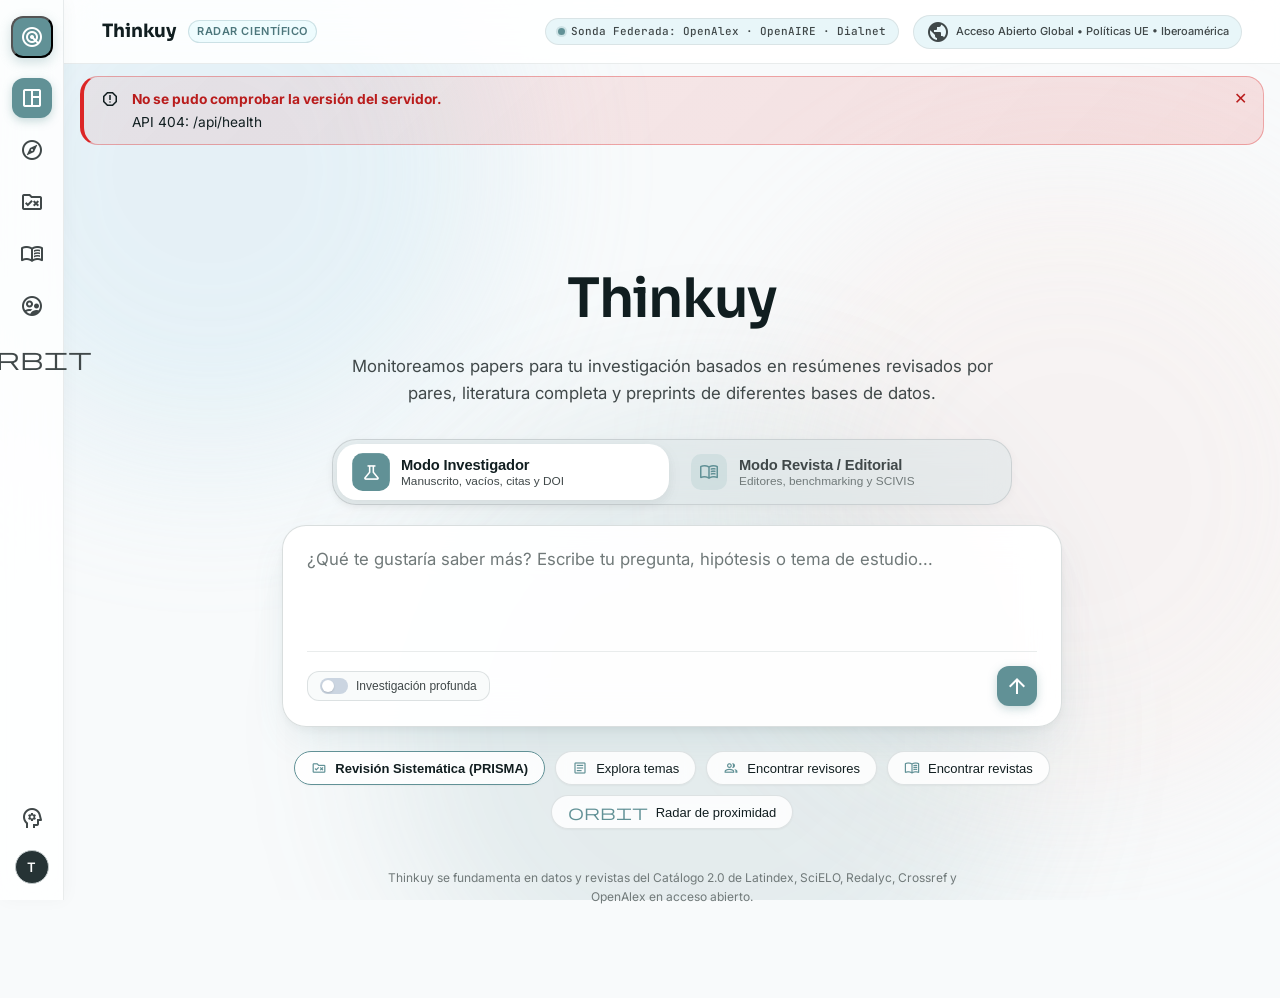
==== commit dba0f0ae: "Fase 4.7: limpia ids y boton sin uso en la interfaz - retirados 11 id no referenciados (toggle-*, bt" ====
--- a/pwa/index.html
+++ b/pwa/index.html
@@ -16,7 +16,7 @@
   <link href="https://fonts.googleapis.com/css2?family=Material+Symbols+Outlined:wght,FILL@100..700,0..1&display=swap" rel="stylesheet">
 
   <title>Thinkuy · Radar de comunicación científica</title>
-  <link rel="stylesheet" href="css/style.css?v=5.47">
+  <link rel="stylesheet" href="css/style.css?v=5.49">
 </head>
 <body>
 
@@ -104,7 +104,7 @@
       </div>
 
       <div class="topbar-right">
-        <div class="telemetry-chip hidden-mobile" id="topbar-telemetry">
+        <div class="telemetry-chip hidden-mobile">
           <span class="telemetry-pulse"></span>
           <span class="data-tabular" id="stat-articles-header">Sonda Federada: OpenAlex · OpenAIRE · Dialnet</span>
         </div>
@@ -170,15 +170,11 @@
             
             <div class="inquiry-footer">
               <div class="inquiry-actions-left">
-                <button class="inquiry-icon-btn" id="btn-attach-ref" title="Adjuntar archivo o referencia (PDF, BibTeX, notas)" type="button">
-                  <span class="material-symbols-outlined text-[19px]">attach_file</span>
-                </button>
-
                 <button class="deep-switch-btn" id="deep-research-toggle" type="button" title="Activar análisis exhaustivo multidatabase">
-                  <div class="deep-switch-track" id="toggle-track">
-                    <div class="deep-switch-thumb" id="toggle-thumb"></div>
-                  </div>
-                  <span id="toggle-label">Investigación profunda</span>
+                  <div class="deep-switch-track">
+                    <div class="deep-switch-thumb"></div>
+                  </div>
+                  <span>Investigación profunda</span>
                 </button>
               </div>
 
@@ -1279,23 +1275,23 @@
 
           <!-- Quick Action Chips -->
           <div class="home-action-chips">
-            <button class="action-chip" id="btn-chip-review" type="button" data-view="review" style="border-color: var(--brand-teal); font-weight: 600;">
+            <button class="action-chip" type="button" data-view="review" style="border-color: var(--brand-teal); font-weight: 600;">
               <span class="chip-icon material-symbols-outlined text-brand-teal">rule_folder</span>
               <span>Revisión Sistemática (PRISMA)</span>
             </button>
-            <button class="action-chip" id="btn-chip-explore" type="button" data-view="explorer">
+            <button class="action-chip" type="button" data-view="explorer">
               <span class="chip-icon material-symbols-outlined">article</span>
               <span>Explora temas</span>
             </button>
-            <button class="action-chip" id="btn-chip-reviewers" type="button" data-view="reviewers">
+            <button class="action-chip" type="button" data-view="reviewers">
               <span class="chip-icon material-symbols-outlined">group</span>
               <span>Encontrar revisores</span>
             </button>
-            <button class="action-chip" id="btn-chip-journals" type="button" data-view="journals">
+            <button class="action-chip" type="button" data-view="journals">
               <span class="chip-icon material-symbols-outlined">menu_book</span>
               <span>Encontrar revistas</span>
             </button>
-            <button class="action-chip" id="btn-chip-radar" type="button" data-view="radar">
+            <button class="action-chip" type="button" data-view="radar">
               <span class="chip-icon material-symbols-outlined">orbit</span>
               <span>Radar de proximidad</span>
             </button>
@@ -1642,7 +1638,7 @@
             </div>
             <div id="radar-sector-legend" class="radar-sector-legend" hidden></div>
             
-            <div class="radar-canvas-viewport" id="radar-viewport">
+            <div class="radar-canvas-viewport">
               <canvas id="radar-canvas" class="radar-canvas-element" width="760" height="640"></canvas>
             </div>
           </div>
@@ -1898,6 +1894,6 @@
   </div>
 
   <!-- Scripts -->
-  <script type="module" src="js/app.js?v=5.47"></script>
+  <script type="module" src="js/app.js?v=5.49"></script>
 </body>
 </html>
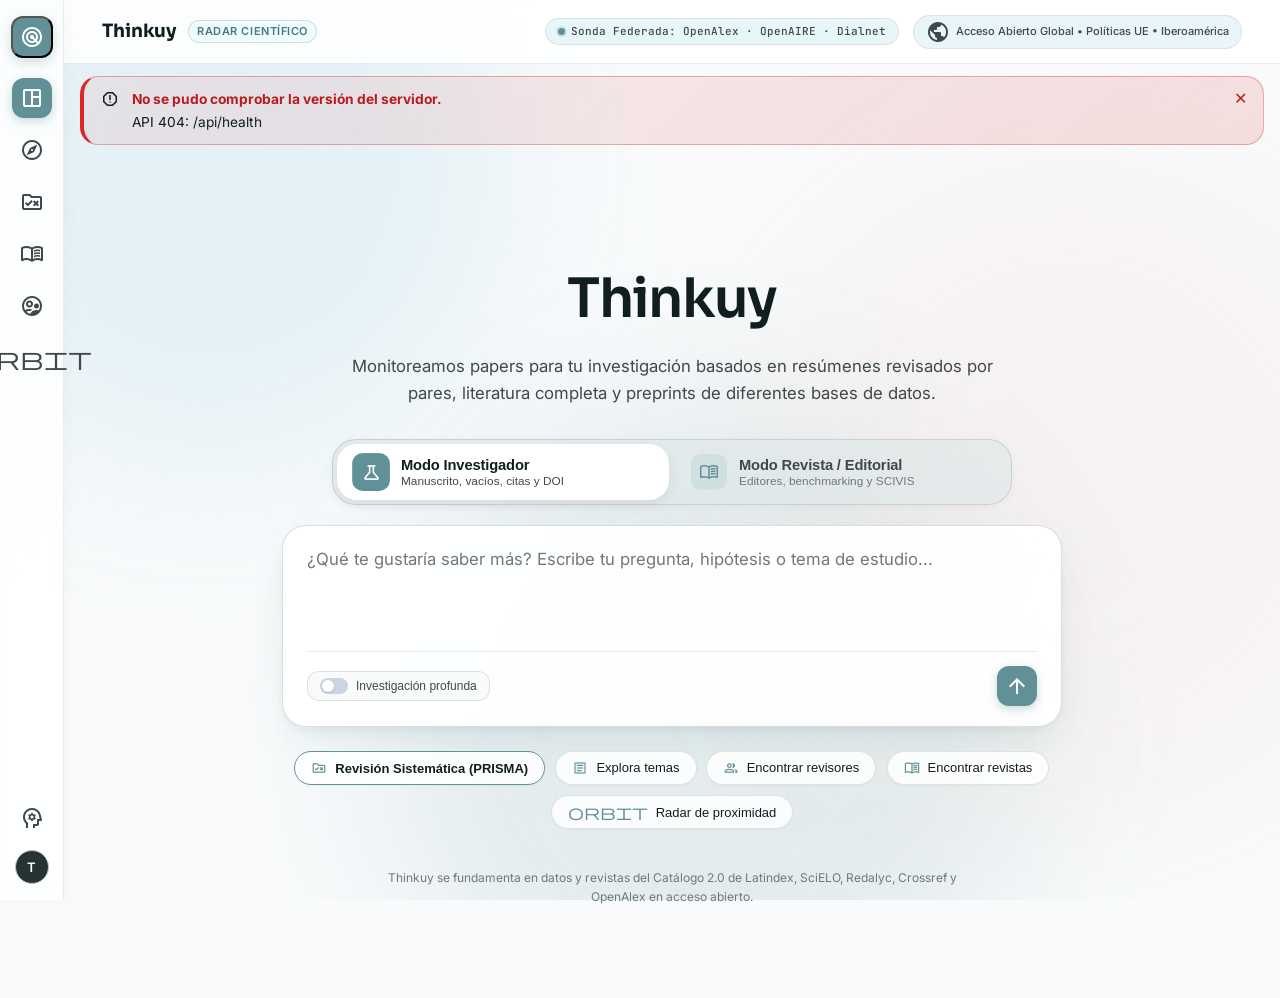
==== commit 3790fe53: "Fase 4.9: extrae radar.js y journal.js; app.js baja a ~2.400 lineas - radar.js (1816): proximidad au" ====
--- a/pwa/index.html
+++ b/pwa/index.html
@@ -16,7 +16,7 @@
   <link href="https://fonts.googleapis.com/css2?family=Material+Symbols+Outlined:wght,FILL@100..700,0..1&display=swap" rel="stylesheet">
 
   <title>Thinkuy · Radar de comunicación científica</title>
-  <link rel="stylesheet" href="css/style.css?v=5.49">
+  <link rel="stylesheet" href="css/style.css?v=5.52">
 </head>
 <body>
 
@@ -1894,6 +1894,6 @@
   </div>
 
   <!-- Scripts -->
-  <script type="module" src="js/app.js?v=5.49"></script>
+  <script type="module" src="js/app.js?v=5.52"></script>
 </body>
 </html>
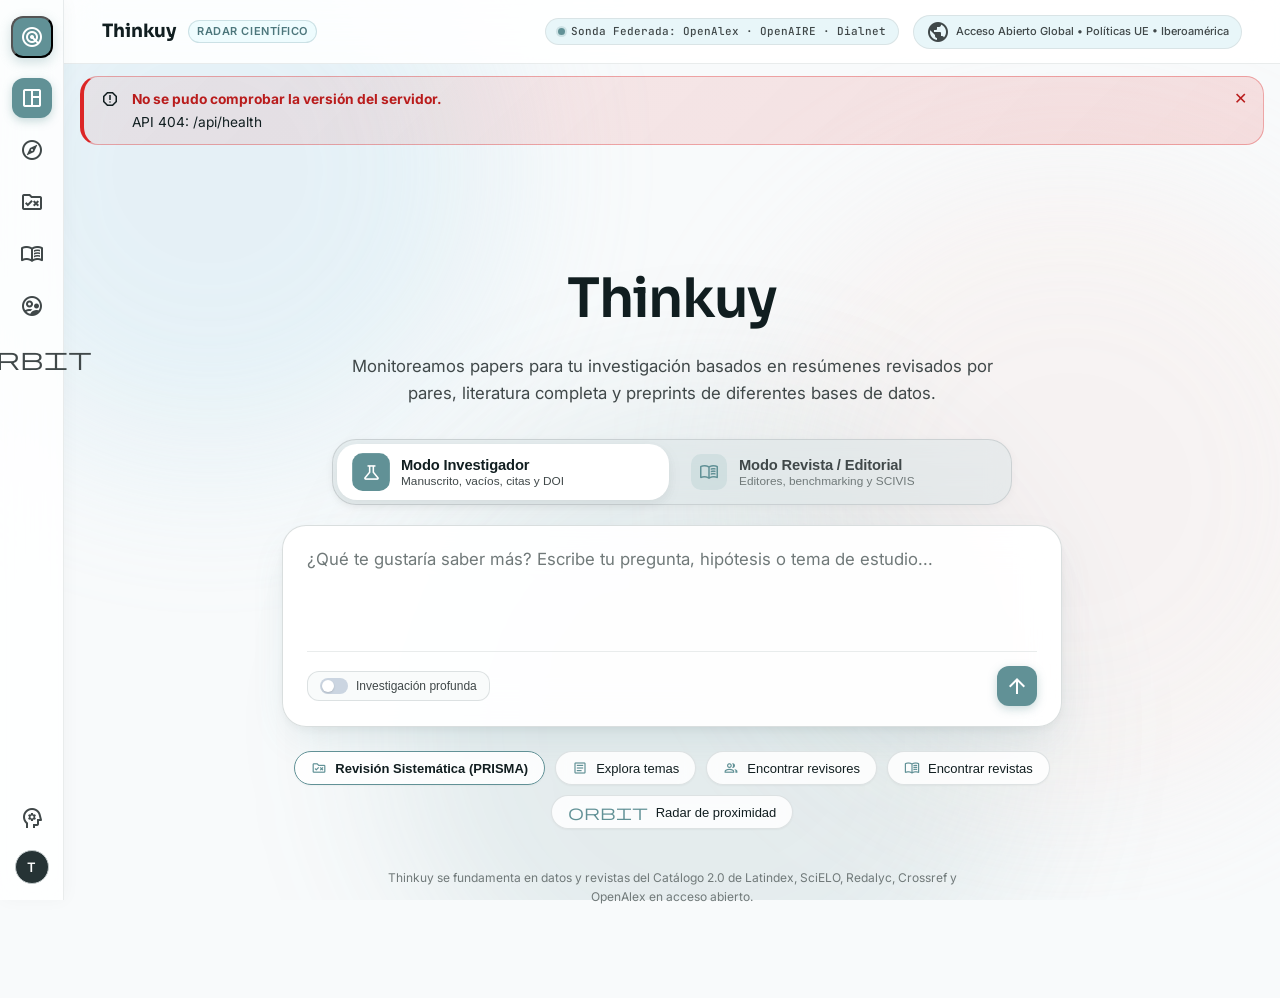
==== commit f299b45a: "Fase 4.10: consolida los 8 globales mutables de app.js en state.js - currentLibrarianData, lastLibra" ====
--- a/pwa/index.html
+++ b/pwa/index.html
@@ -16,7 +16,7 @@
   <link href="https://fonts.googleapis.com/css2?family=Material+Symbols+Outlined:wght,FILL@100..700,0..1&display=swap" rel="stylesheet">
 
   <title>Thinkuy · Radar de comunicación científica</title>
-  <link rel="stylesheet" href="css/style.css?v=5.52">
+  <link rel="stylesheet" href="css/style.css?v=5.53">
 </head>
 <body>
 
@@ -1894,6 +1894,6 @@
   </div>
 
   <!-- Scripts -->
-  <script type="module" src="js/app.js?v=5.52"></script>
+  <script type="module" src="js/app.js?v=5.53"></script>
 </body>
 </html>
